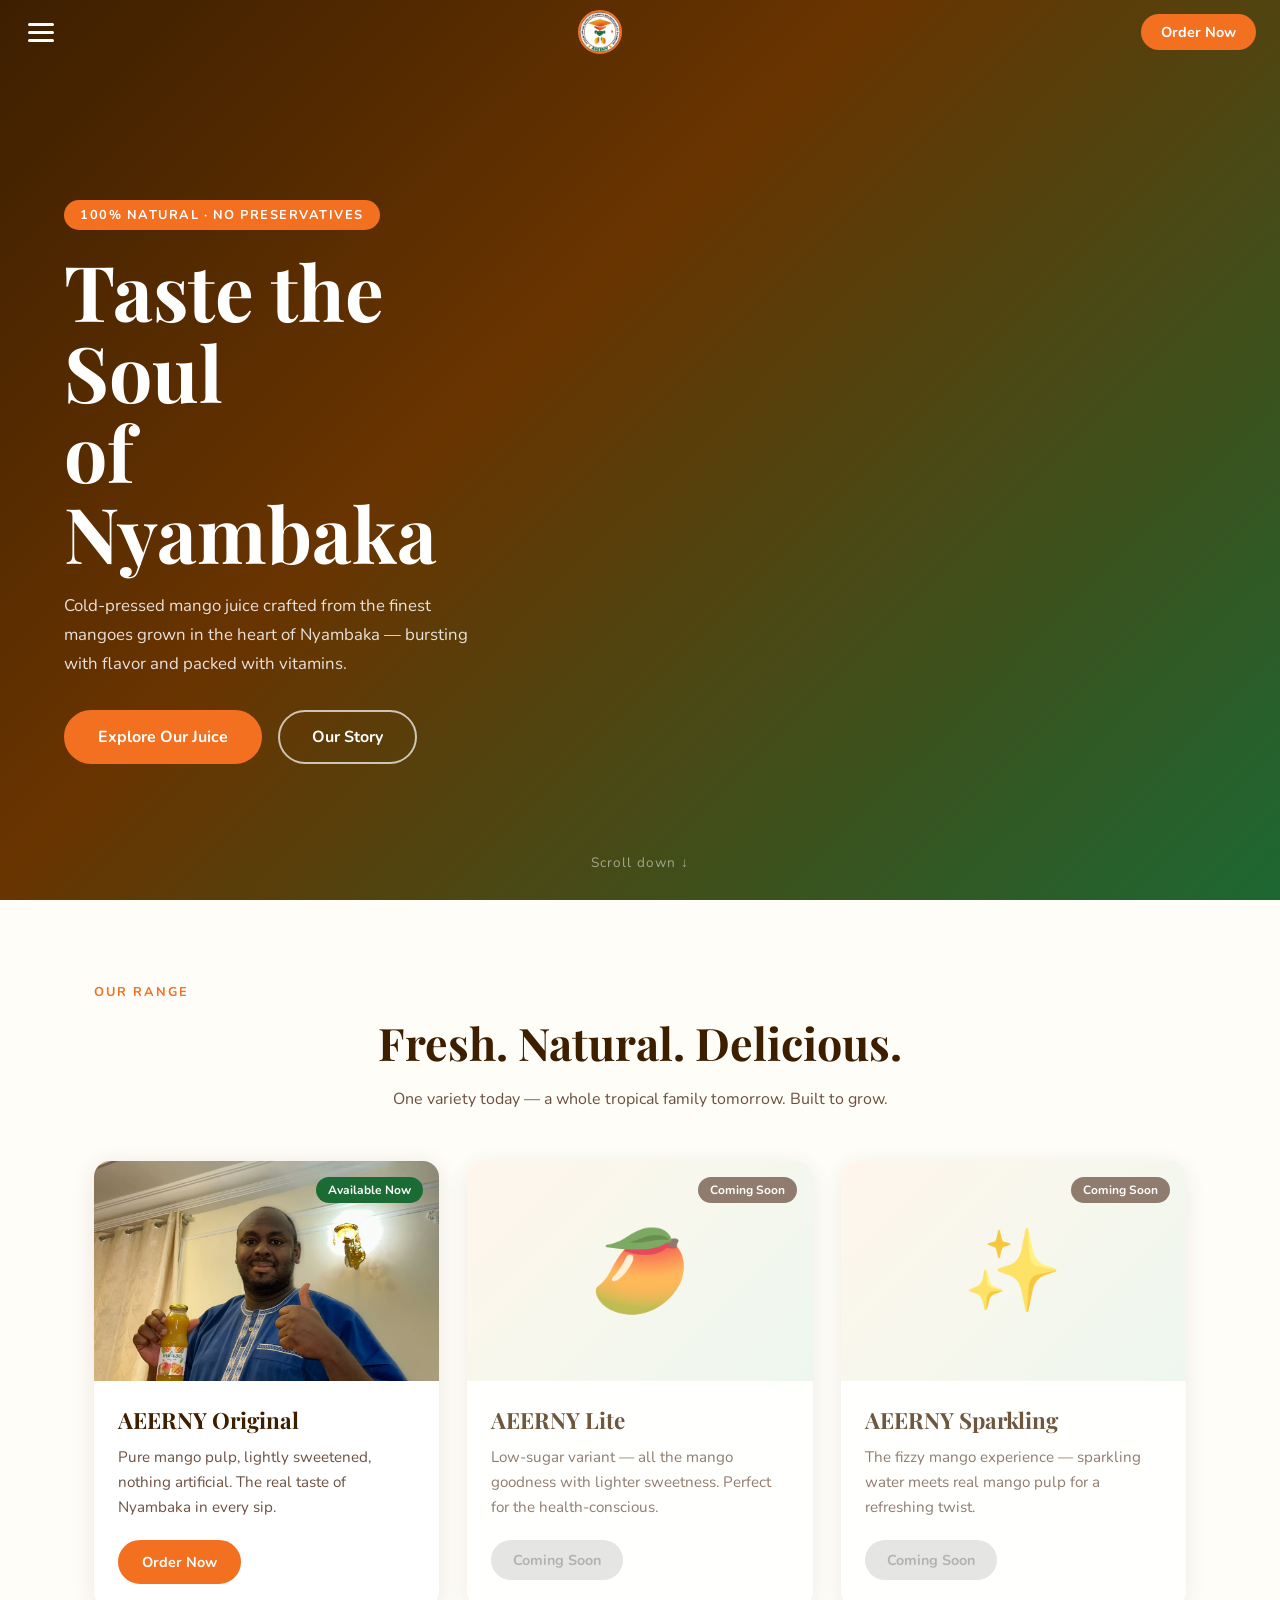
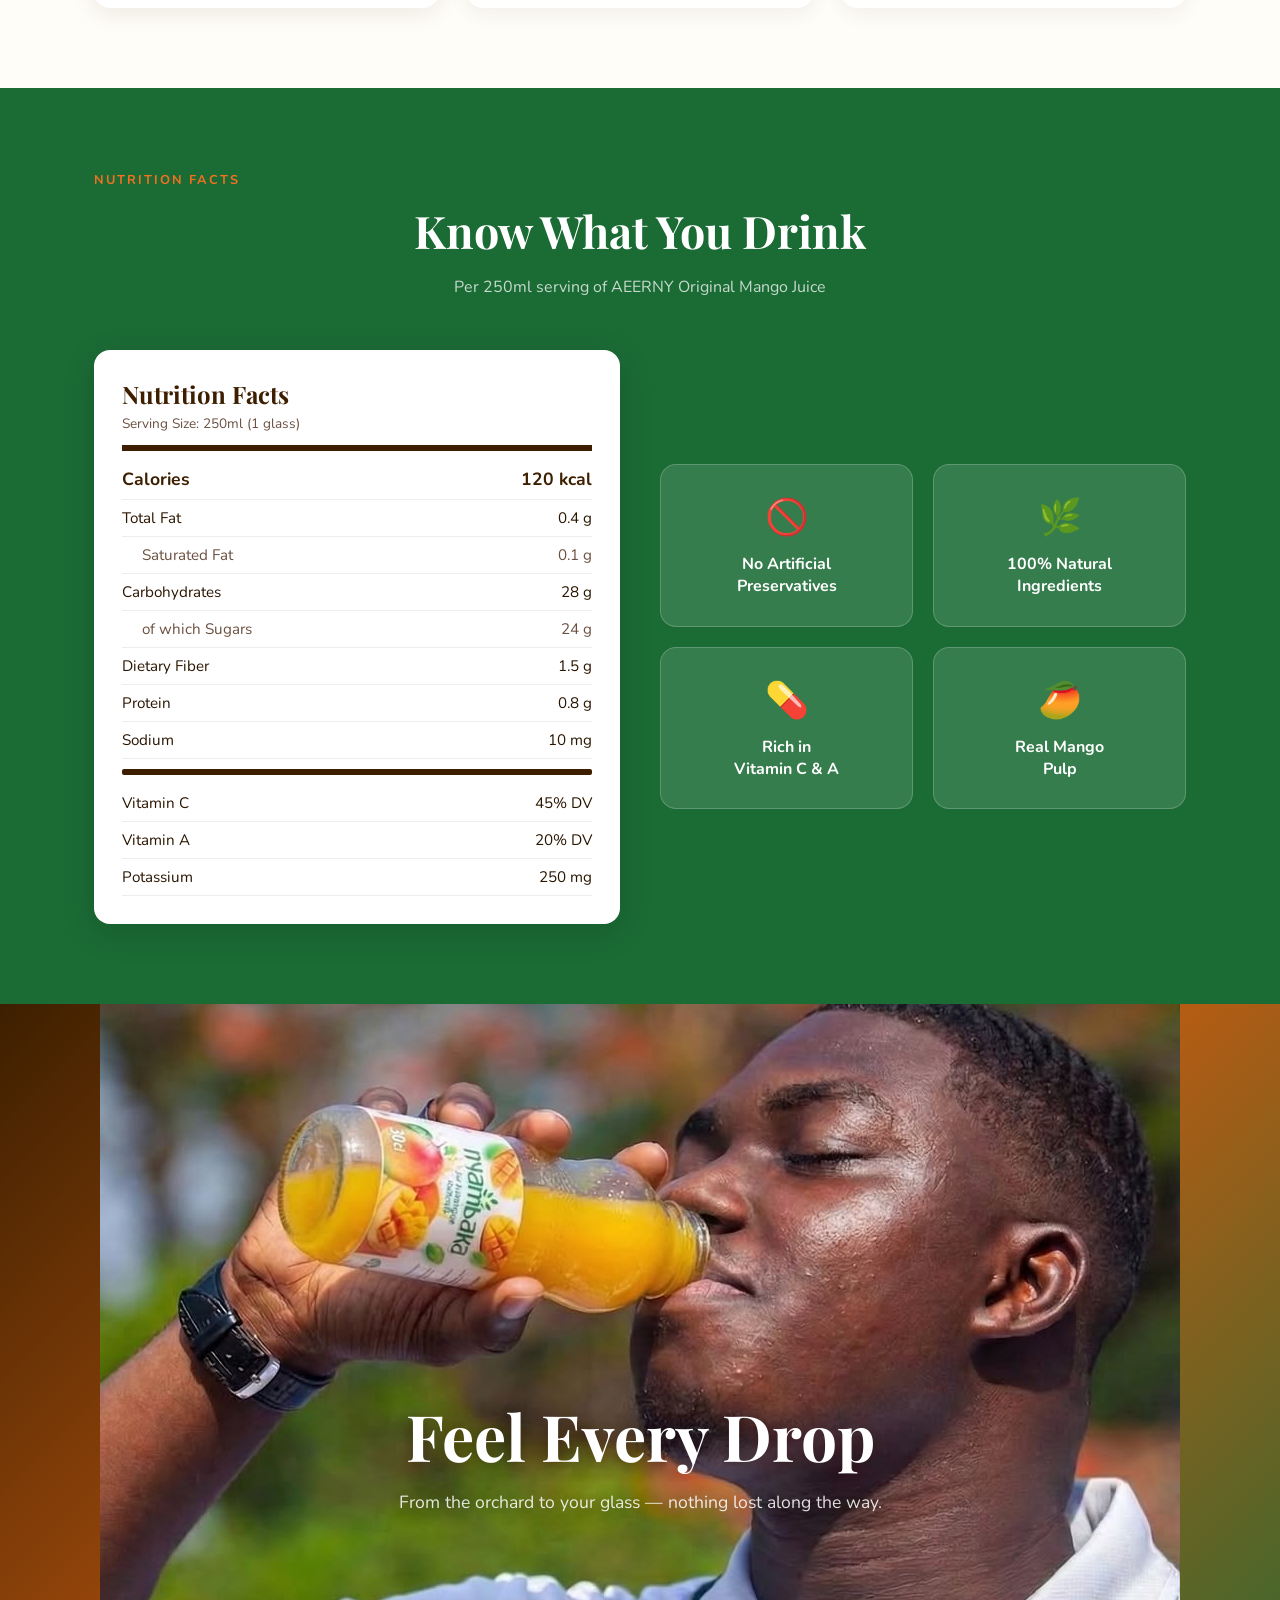
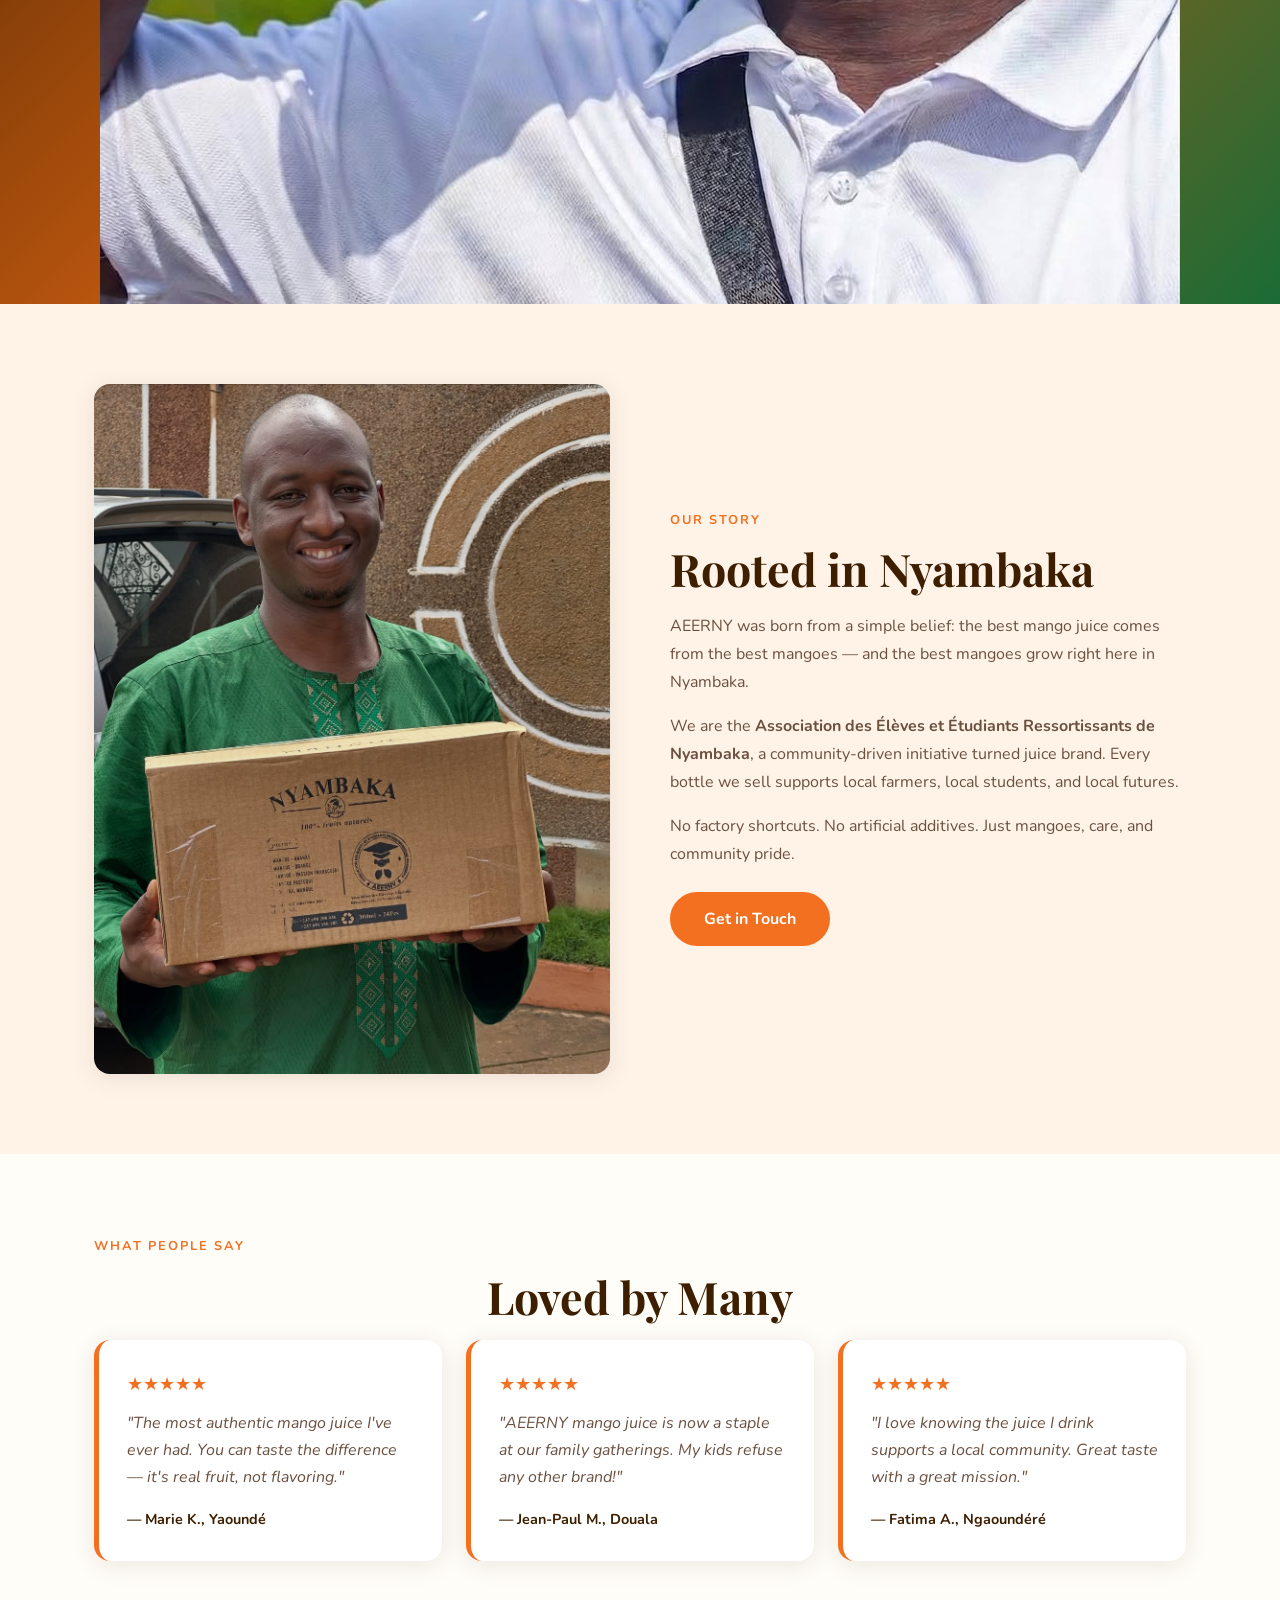
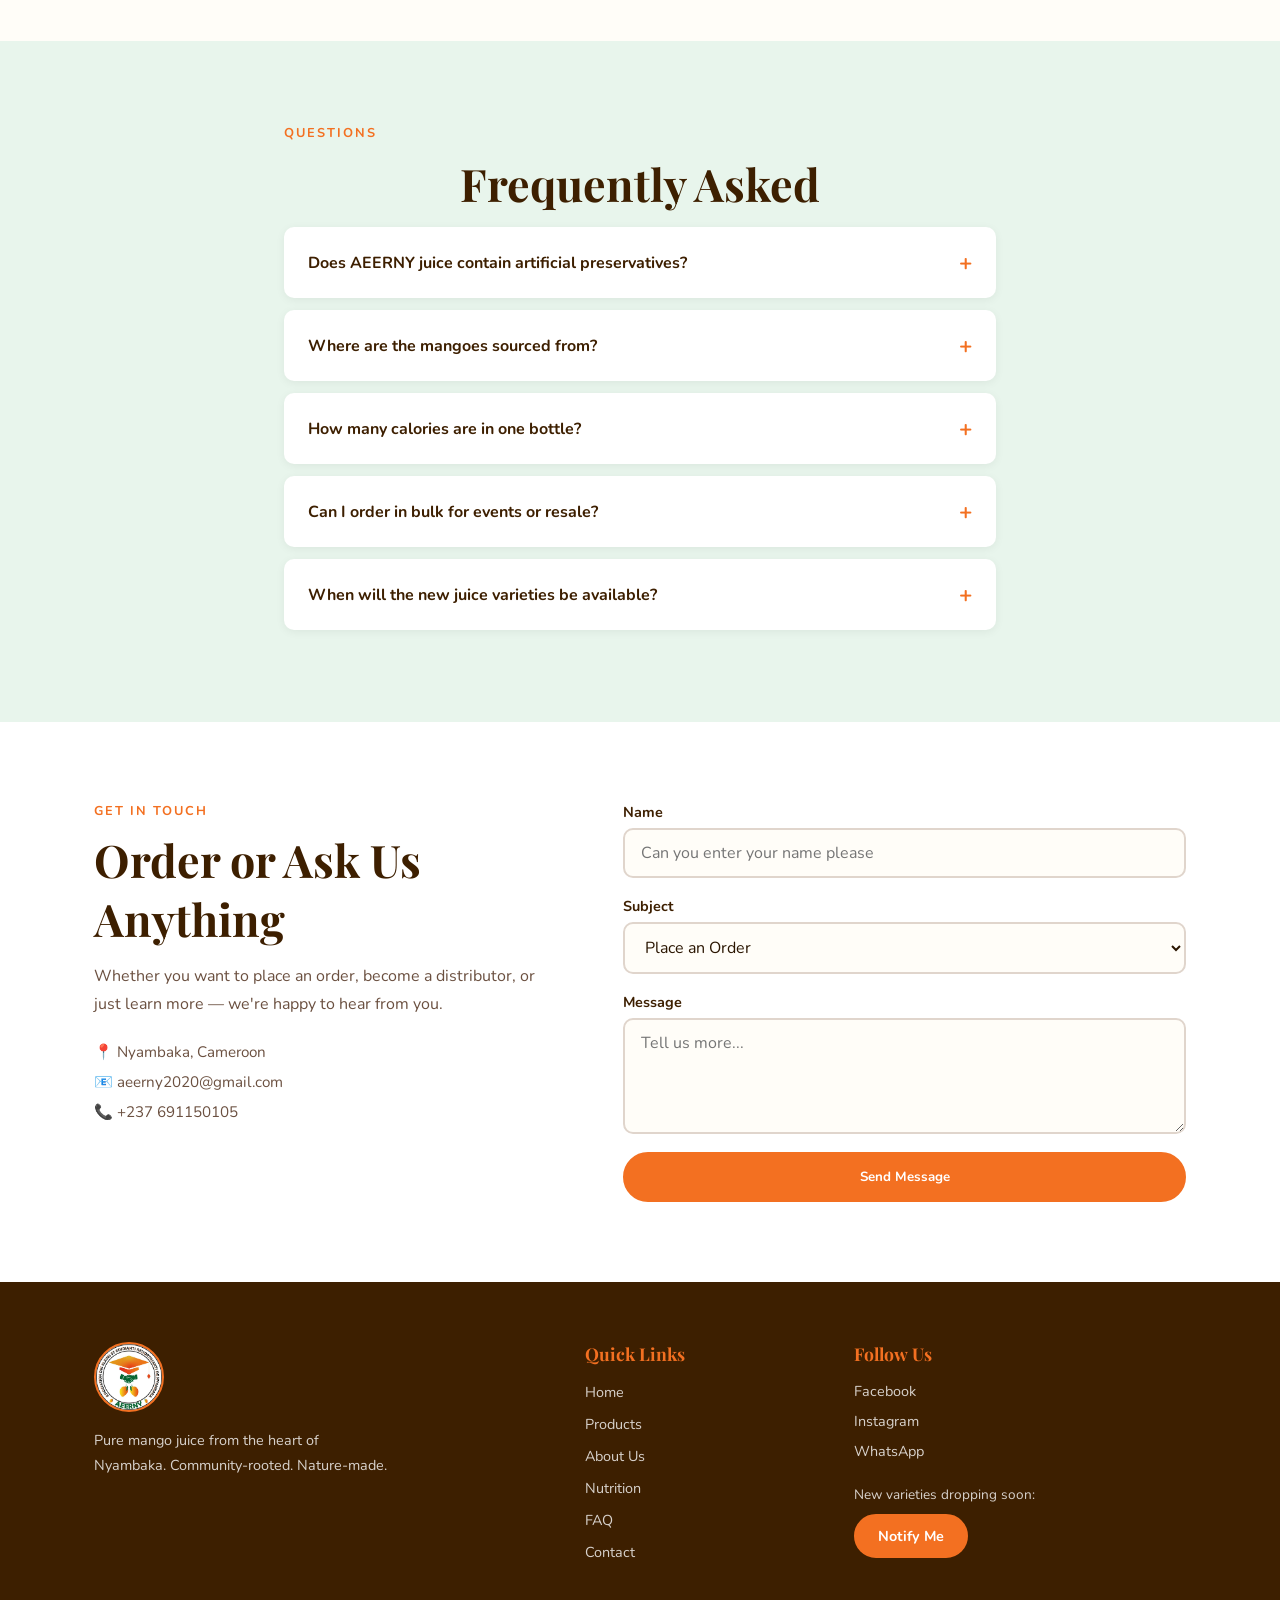
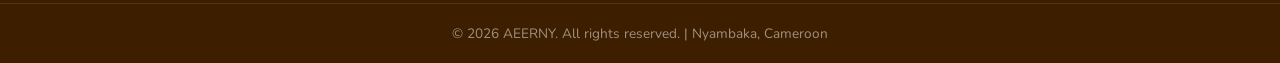
==== index.html @ 04c5c605 "faq problem solved" ====
<!DOCTYPE html>
<html lang="en">
<head>
  <meta charset="UTF-8" />
  <meta name="viewport" content="width=device-width, initial-scale=1.0" />
  <title>AEERNY Mango Juice – Pure Taste from Nyambaka</title>
  <meta name="description" content="AEERNY brings you 100% natural mango juice from the heart of Nyambaka. No artificial preservatives. Pure, refreshing, rich in vitamins." />
  <meta name="keywords" content="mango juice, AEERNY, Nyambaka, natural juice, fruit drink, pure mango" />
  <meta name="author" content="AEERNY" />
  <meta property="og:title" content="AEERNY Mango Juice – Pure Taste from Nyambaka" />
  <meta property="og:description" content="100% natural mango juice. Rich in vitamins, no preservatives." />
  <meta property="og:type" content="website" />
  <meta property="og:image" content="images/hero.jpg" />
  <meta name="robots" content="index, follow" />
  <link rel="canonical" href="https://aeerny.com/" />
  <link rel="preconnect" href="https://fonts.googleapis.com" />
  <link href="https://fonts.googleapis.com/css2?family=Playfair+Display:wght@700;900&family=Nunito:wght@400;600;700&display=swap" rel="stylesheet" />
  <link rel="stylesheet" href="style.css" />
  <link rel="stylesheet" href="sidebar.css" />
  <link rel="stylesheet" href="sections.css" />
</head>
<body>

  <!-- SIDEBAR OVERLAY -->
  <div class="sidebar-overlay" id="sidebarOverlay"></div>

  <!-- SIDEBAR -->
  <nav class="sidebar" id="sidebar" role="navigation" aria-label="Main Navigation">
    <div class="sidebar-header">
      <img src="ASSETS/AERNY LOGO.jpg" alt="AEERNY Logo" class="sidebar-logo" />
      <button class="sidebar-close" id="sidebarClose" aria-label="Close menu">&#10005;</button>
    </div>
    <ul class="sidebar-nav">
      <li><a href="#hero">Home</a></li>
      <li><a href="#products">Products</a></li>
      <li><a href="#about">About Us</a></li>
      <li><a href="#testimonials">Testimonials</a></li>
      <li><a href="#faq">FAQ</a></li>
      <li><a href="#contact">Contact</a></li>
    </ul>
    <div class="sidebar-footer-note">Pure Mango. Pure Joy.</div>
  </nav>

  <!-- TOP BAR -->
  <header class="topbar" id="topbar">
    <button class="hamburger" id="hamburgerBtn" aria-label="Open menu">
      <span></span><span></span><span></span>
    </button>
    <a href="#hero" class="topbar-logo">
      <img src="ASSETS/AERNY LOGO.jpg" alt="AEERNY" />
    </a>
    <a href="#contact" class="topbar-cta">Order Now</a>
  </header>

  <main>

    <!-- HERO SECTION -->
    <section class="hero" id="hero">
      <div class="hero-bg"></div>
      <div class="hero-content">
        <span class="hero-tagline">100% Natural · No Preservatives</span>
        <h1>Taste the Soul<br/>of Nyambaka</h1>
        <p>Cold-pressed mango juice crafted from the finest mangoes grown in the heart of Nyambaka — bursting with flavor and packed with vitamins.</p>
        <div class="hero-btns">
          <a href="#products" class="btn-primary">Explore Our Juice</a>
          <a href="#about" class="btn-secondary">Our Story</a>
        </div>
      </div>
      <div class="hero-image">
        <video autoplay loop  muted playsinline >
          <source src="ASSETS/AEERNY VIDEO.mp4" type="video/mp4">
        </video>
      </div>
      <div class="hero-scroll-hint">Scroll down ↓</div>
    </section>

    <!-- PRODUCTS SECTION -->
    <section class="section" id="products">
      <div class="container">
        <span class="section-label">Our Range</span>
        <h2 class="section-title">Fresh. Natural. Delicious.</h2>
        <p class="section-sub">One variety today — a whole tropical family tomorrow. Built to grow.</p>
        <div class="products-grid">

          <!-- VARIETY 1 — ACTIVE -->
          <article class="product-card active" itemscope itemtype="https://schema.org/Product">
            <div class="product-badge">Available Now</div>
            <div class="product-img-wrap">
              <img src="ASSETS/aeerny1.jpg" alt="AEERNY Original Mango Juice" itemprop="image" />
            </div>
            <div class="product-info">
              <h3 itemprop="name">AEERNY Original</h3>
              <p itemprop="description">Pure mango pulp, lightly sweetened, nothing artificial. The real taste of Nyambaka in every sip.</p>
              <a href="#contact" class="btn-primary small">Order Now</a>
            </div>
          </article>

          <!-- VARIETY 2 — COMING SOON -->
          <article class="product-card coming-soon">
            <div class="product-badge soon">Coming Soon</div>
            <div class="product-img-wrap placeholder">
              <div class="coming-icon">🥭</div>
            </div>
            <div class="product-info">
              <h3>AEERNY Lite</h3>
              <p>Low-sugar variant — all the mango goodness with lighter sweetness. Perfect for the health-conscious.</p>
              <span class="btn-disabled">Coming Soon</span>
            </div>
          </article>

          <!-- VARIETY 3 — COMING SOON -->
          <article class="product-card coming-soon">
            <div class="product-badge soon">Coming Soon</div>
            <div class="product-img-wrap placeholder">
              <div class="coming-icon">✨</div>
            </div>
            <div class="product-info">
              <h3>AEERNY Sparkling</h3>
              <p>The fizzy mango experience — sparkling water meets real mango pulp for a refreshing twist.</p>
              <span class="btn-disabled">Coming Soon</span>
            </div>
          </article>

        </div>
      </div>
    </section>

    <!-- NUTRITION / CALORIFIC VALUE SECTION -->
    <section class="section nutrition-section" id="nutrition">
      <div class="container">
        <span class="section-label">Nutrition Facts</span>
        <h2 class="section-title">Know What You Drink</h2>
        <p class="section-sub">Per 250ml serving of AEERNY Original Mango Juice</p>
        <div class="nutrition-layout">
          <div class="nutrition-panel">
            <div class="nutrition-header">
              <strong>Nutrition Facts</strong>
              <span>Serving Size: 250ml (1 glass)</span>
            </div>
            <div class="nutrition-row big"><span>Calories</span><span>120 kcal</span></div>
            <div class="nutrition-row"><span>Total Fat</span><span>0.4 g</span></div>
            <div class="nutrition-row sub"><span>Saturated Fat</span><span>0.1 g</span></div>
            <div class="nutrition-row"><span>Carbohydrates</span><span>28 g</span></div>
            <div class="nutrition-row sub"><span>of which Sugars</span><span>24 g</span></div>
            <div class="nutrition-row"><span>Dietary Fiber</span><span>1.5 g</span></div>
            <div class="nutrition-row"><span>Protein</span><span>0.8 g</span></div>
            <div class="nutrition-row"><span>Sodium</span><span>10 mg</span></div>
            <div class="nutrition-divider"></div>
            <div class="nutrition-row"><span>Vitamin C</span><span>45% DV</span></div>
            <div class="nutrition-row"><span>Vitamin A</span><span>20% DV</span></div>
            <div class="nutrition-row"><span>Potassium</span><span>250 mg</span></div>
          </div>
          <div class="nutrition-highlights">
            <div class="highlight-card">
              <div class="highlight-icon">🚫</div>
              <strong>No Artificial<br/>Preservatives</strong>
            </div>
            <div class="highlight-card">
              <div class="highlight-icon">🌿</div>
              <strong>100% Natural<br/>Ingredients</strong>
            </div>
            <div class="highlight-card">
              <div class="highlight-icon">💊</div>
              <strong>Rich in<br/>Vitamin C & A</strong>
            </div>
            <div class="highlight-card">
              <div class="highlight-icon">🥭</div>
              <strong>Real Mango<br/>Pulp</strong>
            </div>
          </div>
        </div>
      </div>
    </section>

    <!-- MID-PAGE VIDEO SECTION -->
    <section class="video-section" id="video-break">
      <div class="video-text-overlay">
        <h2>Feel Every Drop</h2>
        <p>From the orchard to your glass — nothing lost along the way.</p>
      </div>
      
      
      <div class="video-fallback" id="videoFallback">
        <div class="video-fallback-inner"> <img src="ASSETS/aerrny.jpg" alt=""></div>
      </div>
    </section>

    <!-- ABOUT SECTION -->
    <section class="section about-section" id="about">
      <div class="container about-layout">
        <div class="about-img-col">
          <img src="ASSETS/aeerny2.jpg" alt="Fresh mangoes from Nyambaka farms" />
        </div>
        <div class="about-text-col">
          <span class="section-label">Our Story</span>
          <h2 class="section-title left">Rooted in Nyambaka</h2>
          <p>AEERNY was born from a simple belief: the best mango juice comes from the best mangoes — and the best mangoes grow right here in Nyambaka.</p>
          <p>We are the <strong>Association des Élèves et Étudiants Ressortissants de Nyambaka</strong>, a community-driven initiative turned juice brand. Every bottle we sell supports local farmers, local students, and local futures.</p>
          <p>No factory shortcuts. No artificial additives. Just mangoes, care, and community pride.</p>
          <a href="#contact" class="btn-primary">Get in Touch</a>
        </div>
      </div>
    </section>

    <!-- TESTIMONIALS SECTION -->
    <section class="section testimonials-section" id="testimonials">
      <div class="container">
        <span class="section-label">What People Say</span>
        <h2 class="section-title">Loved by Many</h2>
        <div class="testimonials-grid">
          <div class="testimonial-card">
            <div class="stars">★★★★★</div>
            <p>"The most authentic mango juice I've ever had. You can taste the difference — it's real fruit, not flavoring."</p>
            <div class="testimonial-author">— Marie K., Yaoundé</div>
          </div>
          <div class="testimonial-card">
            <div class="stars">★★★★★</div>
            <p>"AEERNY mango juice is now a staple at our family gatherings. My kids refuse any other brand!"</p>
            <div class="testimonial-author">— Jean-Paul M., Douala</div>
          </div>
          <div class="testimonial-card">
            <div class="stars">★★★★★</div>
            <p>"I love knowing the juice I drink supports a local community. Great taste with a great mission."</p>
            <div class="testimonial-author">— Fatima A., Ngaoundéré</div>
          </div>
        </div>
      </div>
    </section>

    <!-- FAQ SECTION -->
    <section class="section faq-section" id="faq">
      <div class="container faq-container">
        <span class="section-label">Questions</span>
        <h2 class="section-title">Frequently Asked</h2>
        <div class="faq-list" id="faqList">
          <div class="faq-item">
            <button class="faq-q">Does AEERNY juice contain artificial preservatives? <span class="faq-arrow">+</span></button>
            <div class="faq-a"><p>No. AEERNY Original Mango Juice is made with 100% natural ingredients and contains absolutely no artificial preservatives, flavors, or colors.</p></div>
          </div>
          <div class="faq-item">
            <button class="faq-q">Where are the mangoes sourced from? <span class="faq-arrow">+</span></button>
            <div class="faq-a"><p>All our mangoes are hand-picked from local farms in and around Nyambaka, ensuring freshness and supporting the local agricultural community.</p></div>
          </div>
          <div class="faq-item">
            <button class="faq-q">How many calories are in one bottle? <span class="faq-arrow">+</span></button>
            <div class="faq-a"><p>A 250ml serving of AEERNY Original contains approximately 120 kcal. See our full nutrition breakdown in the Nutrition Facts section above.</p></div>
          </div>
          <div class="faq-item">
            <button class="faq-q">Can I order in bulk for events or resale? <span class="faq-arrow">+</span></button>
            <div class="faq-a"><p>Absolutely! We welcome bulk orders for events, retailers, and distributors. Please use our contact form or reach us directly to discuss quantities and pricing.</p></div>
          </div>
          <div class="faq-item">
            <button class="faq-q">When will the new juice varieties be available? <span class="faq-arrow">+</span></button>
            <div class="faq-a"><p>AEERNY Lite and AEERNY Sparkling are currently in development. Sign up via our contact form to be notified first when they launch!</p></div>
          </div>
        </div>
      </div>
    </section>

    <!-- CONTACT SECTION -->
    <section class="section contact-section" id="contact">
      <div class="container contact-layout">
        <div class="contact-info">
          <span class="section-label">Get In Touch</span>
          <h2 class="section-title left">Order or Ask Us Anything</h2>
          <p>Whether you want to place an order, become a distributor, or just learn more — we're happy to hear from you.</p>
          <div class="contact-details">
            <div>📍 Nyambaka, Cameroon</div>
            <div>📧 aeerny2020@gmail.com </div>
            <div>📞 +237 691150105</div>
          </div>
        </div>
        <form class="contact-form" id="contactForm" novalidate>
          <div class="form-group">
            <label for="name"> Name</label>
            <input type="text" id="name" name="name" placeholder="Can you enter your name please " required />
          </div>
          
          <div class="form-group">
            <label for="subject">Subject</label>
            <select id="subject" name="subject">
              <option value="order">Place an Order</option>
              <option value="wholesale">Wholesale / Distribution</option>
              <option value="general">General Enquiry</option>
            </select>
          </div>
          <div class="form-group">
            <label for="message">Message</label>
            <textarea id="message" name="message" rows="4" placeholder="Tell us more..." required></textarea>
          </div>
          <button type="submit" class="btn-primary full">Send Message</button>
          <div class="form-success" id="formSuccess">✅ Message sent! We'll be in touch soon.</div>
        </form>
      </div>
    </section>

  </main>

  <!-- FOOTER -->
  <footer class="site-footer">
    <div class="footer-top">
      <div class="footer-brand">
        <img src="ASSETS/AERNY LOGO.jpg" alt="AEERNY Logo" class="footer-logo" />
        <p>Pure mango juice from the heart of Nyambaka. Community-rooted. Nature-made.</p>
      </div>
      <div class="footer-links">
        <h4>Quick Links</h4>
        <ul>
          <li><a href="#hero">Home</a></li>
          <li><a href="#products">Products</a></li>
          <li><a href="#about">About Us</a></li>
          <li><a href="#nutrition">Nutrition</a></li>
          <li><a href="#faq">FAQ</a></li>
          <li><a href="#contact">Contact</a></li>
        </ul>
      </div>
      <div class="footer-social">
        <h4>Follow Us</h4>
        <div class="social-links">
          <a href="https://www.facebook.com/profile.php?id=61570959093481 " aria-label="Facebook">Facebook</a>
          <a href="https://www.instagram.com/a.e.e.r.n.y/" aria-label="Instagram">Instagram</a>
          <a href="https://whatsapp.com/channel/0029VbAmsZG0lwgl0ArW0I0J" aria-label="WhatsApp">WhatsApp</a>
        </div>
        <div class="footer-notify">
          <p>New varieties dropping soon:</p>
          <a href="#contact" class="btn-primary small">Notify Me</a>
        </div>
      </div>
    </div>
    <div class="footer-bottom">
      <p>&copy; 2026 AEERNY. All rights reserved. | Nyambaka, Cameroon</p>
    </div>
  </footer>
<script src="sidebar.js" defer></script>
<script src="video.js" defer></script>
<script src="main.js" defer></script>
</body>
</html>
---- style.css ----
/* ===========================
   AEERNY — style.css
   Variables, Reset, Topbar, Hero, Buttons
   =========================== */

:root {
  --orange: #F37021;
  --orange-dark: #C45A10;
  --orange-light: #FFF3E8;
  --green: #1B6B35;
  --green-light: #E8F5EC;
  --brown: #3D1F00;
  --cream: #FFFDF8;
  --text: #2A1500;
  --text-muted: #6B5040;
  --white: #FFFFFF;
  --shadow: 0 4px 24px rgba(61,31,0,0.10);
  --radius: 16px;
  --transition: 0.25s ease;
  --font-head: 'Playfair Display', Georgia, serif;
  --font-body: 'Nunito', sans-serif;
}

*, *::before, *::after { box-sizing: border-box; margin: 0; padding: 0; }
html { scroll-behavior: smooth; font-size: 16px; }

body {
  font-family: var(--font-body);
  color: var(--text);
  background: var(--cream);
  overflow-x: hidden;
}

img { max-width: 100%; height: auto; display: block; }
a { text-decoration: none; color: inherit; }
ul { list-style: none; }

/* === BUTTONS === */
.btn-primary {
  display: inline-block;
  background: var(--orange);
  color: var(--white);
  font-family: var(--font-body);
  font-weight: 700;
  padding: 14px 32px;
  border-radius: 50px;
  border: 2px solid var(--orange);
  cursor: pointer;
  transition: background var(--transition), transform var(--transition);
}
.btn-primary:hover { background: var(--orange-dark); border-color: var(--orange-dark); transform: translateY(-2px); }
.btn-primary.small { padding: 10px 22px; font-size: 0.9rem; }
.btn-primary.full { width: 100%; text-align: center; }

.btn-secondary {
  display: inline-block;
  background: transparent;
  color: var(--white);
  font-family: var(--font-body);
  font-weight: 700;
  padding: 14px 32px;
  border-radius: 50px;
  border: 2px solid rgba(255,255,255,0.7);
  transition: background var(--transition), border-color var(--transition);
}
.btn-secondary:hover { background: rgba(255,255,255,0.15); border-color: var(--white); }

.btn-disabled {
  display: inline-block;
  background: #ddd;
  color: #999;
  font-weight: 700;
  padding: 10px 22px;
  border-radius: 50px;
  font-size: 0.9rem;
  cursor: not-allowed;
}

/* === TOP BAR === */
.topbar {
  position: fixed;
  top: 0; left: 0; right: 0;
  height: 64px;
  display: flex;
  align-items: center;
  justify-content: space-between;
  padding: 0 24px;
  z-index: 100;
  background: transparent;
  transition: background 0.3s, box-shadow 0.3s;
}
.topbar.scrolled {
  background: var(--brown);
  box-shadow: 0 2px 16px rgba(0,0,0,0.2);
}

.topbar-logo img {
  height: 44px;
  width: 44px;
  border-radius: 50%;
  object-fit: cover;
  border: 2px solid var(--orange);
}

.topbar-cta {
  background: var(--orange);
  color: var(--white);
  font-weight: 700;
  padding: 8px 20px;
  border-radius: 50px;
  font-size: 0.9rem;
  transition: background var(--transition);
}
.topbar-cta:hover { background: var(--orange-dark); }

.hamburger {
  background: none;
  border: none;
  cursor: pointer;
  display: flex;
  flex-direction: column;
  gap: 5px;
  padding: 4px;
}
.hamburger span {
  display: block;
  width: 26px;
  height: 3px;
  background: var(--white);
  border-radius: 2px;
  transition: background var(--transition);
}

/* === HERO === */
.hero {
  position: relative;
  min-height: 100vh;
  display: flex;
  align-items: center;
  overflow: hidden;
  background: var(--brown);
  padding-top: 64px;
}

.hero-bg {
  position: absolute;
  inset: 0;
  background: linear-gradient(135deg, var(--brown) 0%, #6B3500 40%, var(--green) 100%);
  opacity: 0.95;
}

.hero-content {
  position: relative;
  z-index: 2;
  max-width: 560px;
  padding: 60px 5% 60px;
  color: var(--white);
}

.hero-tagline {
  display: inline-block;
  background: var(--orange);
  color: var(--white);
  font-size: 0.8rem;
  font-weight: 700;
  letter-spacing: 1.5px;
  text-transform: uppercase;
  padding: 6px 16px;
  border-radius: 50px;
  margin-bottom: 20px;
}

.hero h1 {
  font-family: var(--font-head);
  font-size: clamp(2.6rem, 6vw, 5rem);
  line-height: 1.05;
  color: var(--white);
  margin-bottom: 20px;
}

.hero p {
  font-size: 1.05rem;
  line-height: 1.7;
  color: rgba(255,255,255,0.85);
  margin-bottom: 32px;
  max-width: 460px;
}

.hero-btns { display: flex; gap: 16px; flex-wrap: wrap; }

.hero-image {
  position: absolute;
  right: 0; bottom: 0;
  width: 48%;
  height: 100%;
  display: flex;
  align-items: flex-end;
  justify-content: center;
  z-index: 1;
}
.hero-image img {
  height: 88%;
  width: 100%;
  object-fit: cover;
  object-position: center top;
  filter: drop-shadow(-8px 0 40px rgba(0,0,0,0.4));
}

.hero-scroll-hint {
  position: absolute;
  bottom: 28px;
  left: 50%;
  transform: translateX(-50%);
  color: rgba(255,255,255,0.5);
  font-size: 0.85rem;
  letter-spacing: 1px;
  z-index: 3;
}

/* === RESPONSIVE HERO === */
@media (max-width: 768px) {
  .hero { flex-direction: column; min-height: 100svh; padding-bottom: 0; }
  .hero-image { position: relative; width: 100%; height: 280px; }
  .hero-image img { height: 100%; object-position: center; }
  .hero-content { padding: 80px 20px 24px; }
  .hero h1 { font-size: 2.4rem; }
}
---- sidebar.css ----
/* ===========================
   AEERNY — sidebar.css
   Sidebar navigation styles
   =========================== */

.sidebar-overlay {
  display: none;
  position: fixed;
  inset: 0;
  background: rgba(0,0,0,0.5);
  z-index: 200;
}
.sidebar-overlay.active { display: block; }

.sidebar {
  position: fixed;
  top: 0;
  left: -320px;
  width: 300px;
  height: 100%;
  background: var(--brown);
  z-index: 300;
  transition: left 0.32s cubic-bezier(0.4, 0, 0.2, 1);
  display: flex;
  flex-direction: column;
  padding: 0;
  overflow-y: auto;
}
.sidebar.open { left: 0; }

.sidebar-header {
  display: flex;
  align-items: center;
  justify-content: space-between;
  padding: 24px 20px;
  border-bottom: 1px solid rgba(255,255,255,0.1);
}

.sidebar-logo {
  width: 64px;
  height: 64px;
  border-radius: 50%;
  object-fit: cover;
  border: 3px solid var(--orange);
}

.sidebar-close {
  background: none;
  border: none;
  color: var(--white);
  font-size: 1.4rem;
  cursor: pointer;
  padding: 8px;
  border-radius: 8px;
  transition: background var(--transition);
}
.sidebar-close:hover { background: rgba(255,255,255,0.1); }

.sidebar-nav {
  padding: 32px 0;
  flex: 1;
}

.sidebar-nav li {
  border-bottom: 1px solid rgba(255,255,255,0.06);
}

.sidebar-nav a {
  display: block;
  padding: 18px 28px;
  color: rgba(255,255,255,0.85);
  font-family: var(--font-body);
  font-size: 1.05rem;
  font-weight: 600;
  letter-spacing: 0.5px;
  transition: color var(--transition), padding-left var(--transition), background var(--transition);
}

.sidebar-nav a:hover {
  color: var(--orange);
  padding-left: 38px;
  background: rgba(243,112,33,0.08);
}

.sidebar-footer-note {
  padding: 24px 28px;
  color: var(--orange);
  font-family: var(--font-head);
  font-size: 1rem;
  font-style: italic;
  border-top: 1px solid rgba(255,255,255,0.1);
  text-align: center;
}
---- sections.css ----
/* ===========================
   AEERNY — sections.css
   All page sections below hero
   =========================== */

/* SHARED SECTION STYLES */
.section { padding: 80px 0; }
.container { max-width: 1140px; margin: 0 auto; padding: 0 24px; }

.section-label {
  display: inline-block;
  color: var(--orange);
  font-weight: 700;
  font-size: 0.8rem;
  letter-spacing: 2px;
  text-transform: uppercase;
  margin-bottom: 12px;
}
.section-title {
  font-family: var(--font-head);
  font-size: clamp(1.8rem, 4vw, 2.8rem);
  color: var(--brown);
  margin-bottom: 14px;
  text-align: center;
}
.section-title.left { text-align: left; }
.section-sub { color: var(--text-muted); text-align: center; max-width: 560px; margin: 0 auto 48px; line-height: 1.7; }

/* PRODUCTS */
#products { background: var(--cream); }
.products-grid {
  display: grid;
  grid-template-columns: repeat(auto-fit, minmax(280px, 1fr));
  gap: 28px;
  margin-top: 8px;
}

.product-card {
  background: var(--white);
  border-radius: var(--radius);
  box-shadow: var(--shadow);
  overflow: hidden;
  position: relative;
  transition: transform var(--transition), box-shadow var(--transition);
}
.product-card:hover { transform: translateY(-6px); box-shadow: 0 12px 40px rgba(61,31,0,0.15); }
.product-card.coming-soon { opacity: 0.75; }

.product-badge {
  position: absolute;
  top: 16px; right: 16px;
  background: var(--green);
  color: var(--white);
  font-size: 0.75rem;
  font-weight: 700;
  padding: 5px 12px;
  border-radius: 50px;
  z-index: 2;
}
.product-badge.soon { background: var(--text-muted); }

.product-img-wrap {
  height: 220px;
  overflow: hidden;
  background: var(--orange-light);
  display: flex;
  align-items: center;
  justify-content: center;
}
.product-img-wrap img { width: 100%; height: 100%; object-fit: cover; }
.product-img-wrap.placeholder { background: linear-gradient(135deg, var(--orange-light), var(--green-light)); }
.coming-icon { font-size: 5rem; }

.product-info { padding: 24px; }
.product-info h3 {
  font-family: var(--font-head);
  font-size: 1.4rem;
  color: var(--brown);
  margin-bottom: 10px;
}
.product-info p { color: var(--text-muted); line-height: 1.65; margin-bottom: 20px; font-size: 0.95rem; }

/* NUTRITION */
.nutrition-section { background: var(--green); }
.nutrition-section .section-label { color: var(--orange); }
.nutrition-section .section-title { color: var(--white); }
.nutrition-section .section-sub { color: rgba(255,255,255,0.75); }

.nutrition-layout {
  display: grid;
  grid-template-columns: 1fr 1fr;
  gap: 40px;
  align-items: center;
}

.nutrition-panel {
  background: var(--white);
  border-radius: var(--radius);
  padding: 28px;
  box-shadow: 0 8px 32px rgba(0,0,0,0.15);
}
.nutrition-header {
  display: flex;
  flex-direction: column;
  border-bottom: 6px solid var(--brown);
  padding-bottom: 12px;
  margin-bottom: 8px;
}
.nutrition-header strong { font-size: 1.5rem; font-family: var(--font-head); color: var(--brown); }
.nutrition-header span { font-size: 0.85rem; color: var(--text-muted); margin-top: 4px; }

.nutrition-row {
  display: flex;
  justify-content: space-between;
  padding: 8px 0;
  border-bottom: 1px solid #eee;
  font-size: 0.95rem;
  color: var(--text);
}
.nutrition-row.big { font-weight: 700; font-size: 1.1rem; color: var(--brown); }
.nutrition-row.sub { padding-left: 20px; color: var(--text-muted); }
.nutrition-divider { height: 6px; background: var(--brown); margin: 10px 0; border-radius: 2px; }

.nutrition-highlights {
  display: grid;
  grid-template-columns: 1fr 1fr;
  gap: 20px;
}
.highlight-card {
  background: rgba(255,255,255,0.12);
  border: 1px solid rgba(255,255,255,0.2);
  border-radius: var(--radius);
  padding: 28px 20px;
  text-align: center;
  color: var(--white);
}
.highlight-icon { font-size: 2.2rem; margin-bottom: 12px; }
.highlight-card strong { font-size: 1rem; line-height: 1.4; }

/* VIDEO SECTION */
.video-section {
  position: relative;
  height: 100vh;
  overflow: hidden;
  display: flex;
  align-items: center;
  justify-content: center;
  background: var(--brown);
}
.mid-video {
  position: absolute;
  inset: 0;
  width: 100%;
  height: 100%;
  object-fit: cover;
  opacity: 0;
  transition: opacity 0.6s ease;
}
.mid-video.playing { opacity: 1; }

.video-fallback {
  position: absolute;
  inset: 0;
  background: linear-gradient(135deg, var(--brown) 0%, var(--orange-dark) 50%, var(--green) 100%);
  display: flex;
  align-items: center;
  justify-content: center;
}
.video-fallback-inner image{ font-size: 8rem; }
.video-fallback.hidden { display: none; }

.video-fallback-inner img {
  width: 100%;
  height: 100%;
  object-fit: cover;
}

.video-text-overlay {
  position: relative;
  z-index: 2;
  text-align: center;
  color: var(--white);
  text-shadow: 0 2px 16px rgba(37, 3, 3, 0.5);
}
.video-text-overlay h2 {
  font-family: var(--font-head);
  font-size: clamp(2rem, 5vw, 4rem);
  margin-bottom: 12px;
}
.video-text-overlay p { font-size: 1.1rem; opacity: 0.85; }

/* ABOUT */
.about-section { background: var(--orange-light); }
.about-layout { display: grid; grid-template-columns: 1fr 1fr; gap: 60px; align-items: center; }

.about-img-col img {
  border-radius: var(--radius);
  height: 690px;
  width: 100%;
  object-fit: cover;
  box-shadow: var(--shadow);
}
.about-text-col .section-label { display: block; margin-bottom: 10px; }
.about-text-col p { color: var(--text-muted); line-height: 1.75; margin-bottom: 16px; }
.about-text-col .btn-primary { margin-top: 8px; }

/* TESTIMONIALS */
.testimonials-section { background: var(--cream); }
.testimonials-grid { display: grid; grid-template-columns: repeat(auto-fit, minmax(280px, 1fr)); gap: 24px; margin-top: 8px; }

.testimonial-card {
  background: var(--white);
  border-radius: var(--radius);
  padding: 32px 28px;
  box-shadow: var(--shadow);
  border-left: 5px solid var(--orange);
}
.stars { color: var(--orange); font-size: 1.1rem; margin-bottom: 14px; }
.testimonial-card p { color: var(--text-muted); line-height: 1.7; margin-bottom: 18px; font-style: italic; }
.testimonial-author { font-weight: 700; color: var(--brown); font-size: 0.9rem; }

/* FAQ */
.faq-section { background: var(--green-light); }
.faq-container { max-width: 760px; }
.faq-list { margin-top: 8px; }

.faq-item {
  background: var(--white);
  border-radius: 10px;
  margin-bottom: 12px;
  overflow: hidden;
  box-shadow: 0 2px 10px rgba(0,0,0,0.06);
}
.faq-q {
  width: 100%;
  background: none;
  border: none;
  padding: 20px 24px;
  text-align: left;
  font-family: var(--font-body);
  font-size: 1rem;
  font-weight: 700;
  color: var(--brown);
  cursor: pointer;
  display: flex;
  justify-content: space-between;
  align-items: center;
  gap: 12px;
}
.faq-arrow { font-size: 1.4rem; color: var(--orange); transition: transform var(--transition); flex-shrink: 0; }
.faq-item.open .faq-arrow { transform: rotate(45deg); }
.faq-a { display: none; padding: 0 24px 20px; }
.faq-item.open .faq-a { display: block; }
.faq-a p { color: var(--text-muted); line-height: 1.7; }

/* CONTACT */
.contact-section { background: var(--white); }
.contact-layout { display: grid; grid-template-columns: 1fr 1.2fr; gap: 60px; align-items: start; }
.contact-info .section-label { display: block; margin-bottom: 10px; }
.contact-info p { color: var(--text-muted); line-height: 1.75; margin-bottom: 24px; }
.contact-details { display: flex; flex-direction: column; gap: 10px; color: var(--text-muted); font-size: 0.95rem; }

.contact-form { display: flex; flex-direction: column; gap: 18px; }
.form-group { display: flex; flex-direction: column; gap: 6px; }
.form-group label { font-weight: 700; font-size: 0.9rem; color: var(--brown); }
.form-group input,
.form-group select,
.form-group textarea {
  padding: 12px 16px;
  border: 2px solid #e0d5cc;
  border-radius: 10px;
  font-family: var(--font-body);
  font-size: 1rem;
  color: var(--text);
  background: var(--cream);
  transition: border-color var(--transition);
}
.form-group input:focus,
.form-group select:focus,
.form-group textarea:focus { outline: none; border-color: var(--orange); }
.form-success { display: none; color: var(--green); font-weight: 700; text-align: center; }
.form-success.visible { display: block; }

/* FOOTER */
.site-footer { background: var(--brown); color: rgba(255,255,255,0.8); }
.footer-top {
  display: grid;
  grid-template-columns: 2fr 1fr 1.5fr;
  gap: 48px;
  padding: 60px 24px 40px;
  max-width: 1140px;
  margin: 0 auto;
}
.footer-logo { width: 70px; height: 70px; border-radius: 50%; object-fit: cover; border: 2px solid var(--orange); margin-bottom: 16px; }
.footer-brand p { font-size: 0.9rem; line-height: 1.7; max-width: 300px; }
.footer-links h4,
.footer-social h4 { color: var(--orange); font-family: var(--font-head); font-size: 1.1rem; margin-bottom: 16px; }
.footer-links ul { display: flex; flex-direction: column; gap: 10px; }
.footer-links a { font-size: 0.9rem; transition: color var(--transition); }
.footer-links a:hover { color: var(--orange); }
.social-links { display: flex; flex-direction: column; gap: 10px; margin-bottom: 24px; }
.social-links a { font-size: 0.9rem; transition: color var(--transition); }
.social-links a:hover { color: var(--orange); }
.footer-notify p { font-size: 0.85rem; margin-bottom: 10px; }
.footer-bottom {
  border-top: 1px solid rgba(255,255,255,0.1);
  text-align: center;
  padding: 20px 24px;
  font-size: 0.85rem;
  color: rgba(255,255,255,0.5);
}

/* RESPONSIVE */
@media (max-width: 900px) {
  .nutrition-layout, .about-layout, .contact-layout { grid-template-columns: 1fr; }
  .about-img-col img { height: 280px; }
  .footer-top { grid-template-columns: 1fr 1fr; }
}
@media (max-width: 600px) {
  .section { padding: 56px 0; }
  .footer-top { grid-template-columns: 1fr; gap: 32px; }
  .nutrition-highlights { grid-template-columns: 1fr 1fr; }
  .video-section { height: 300px; }
}
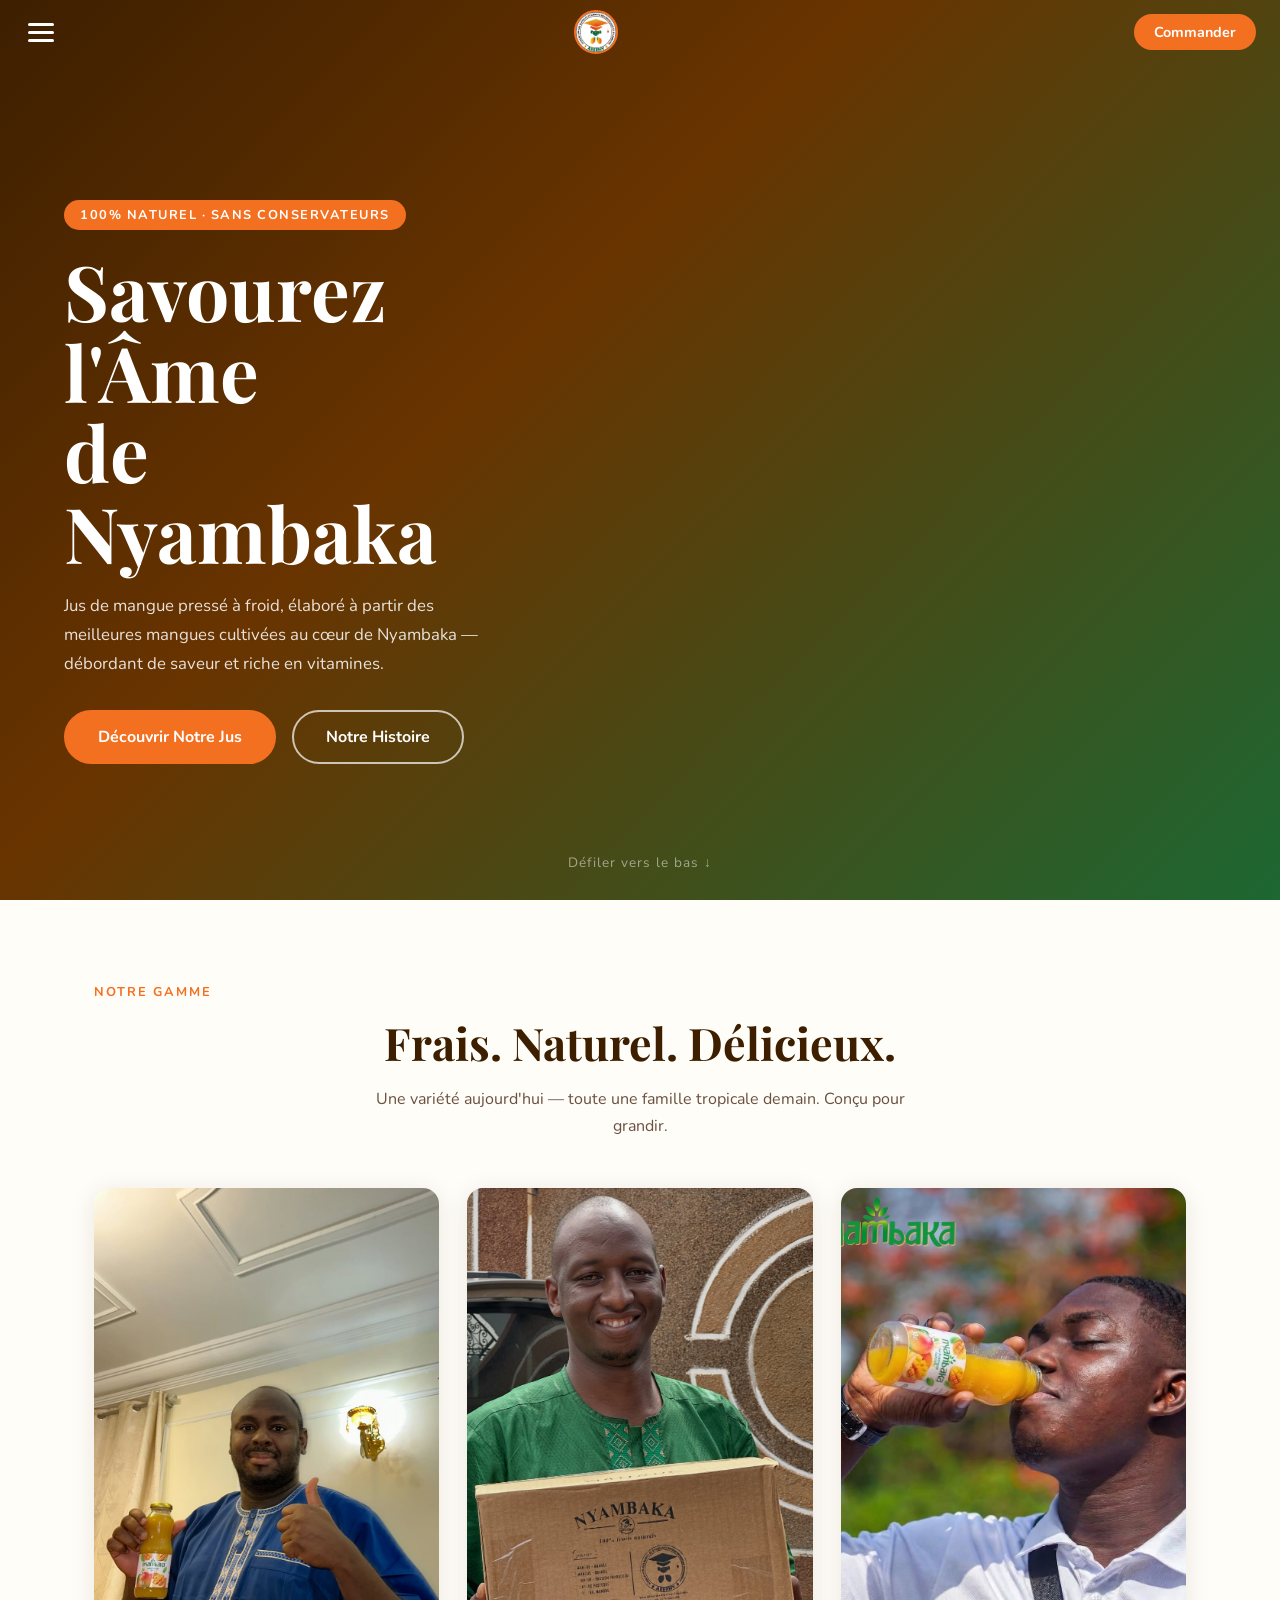
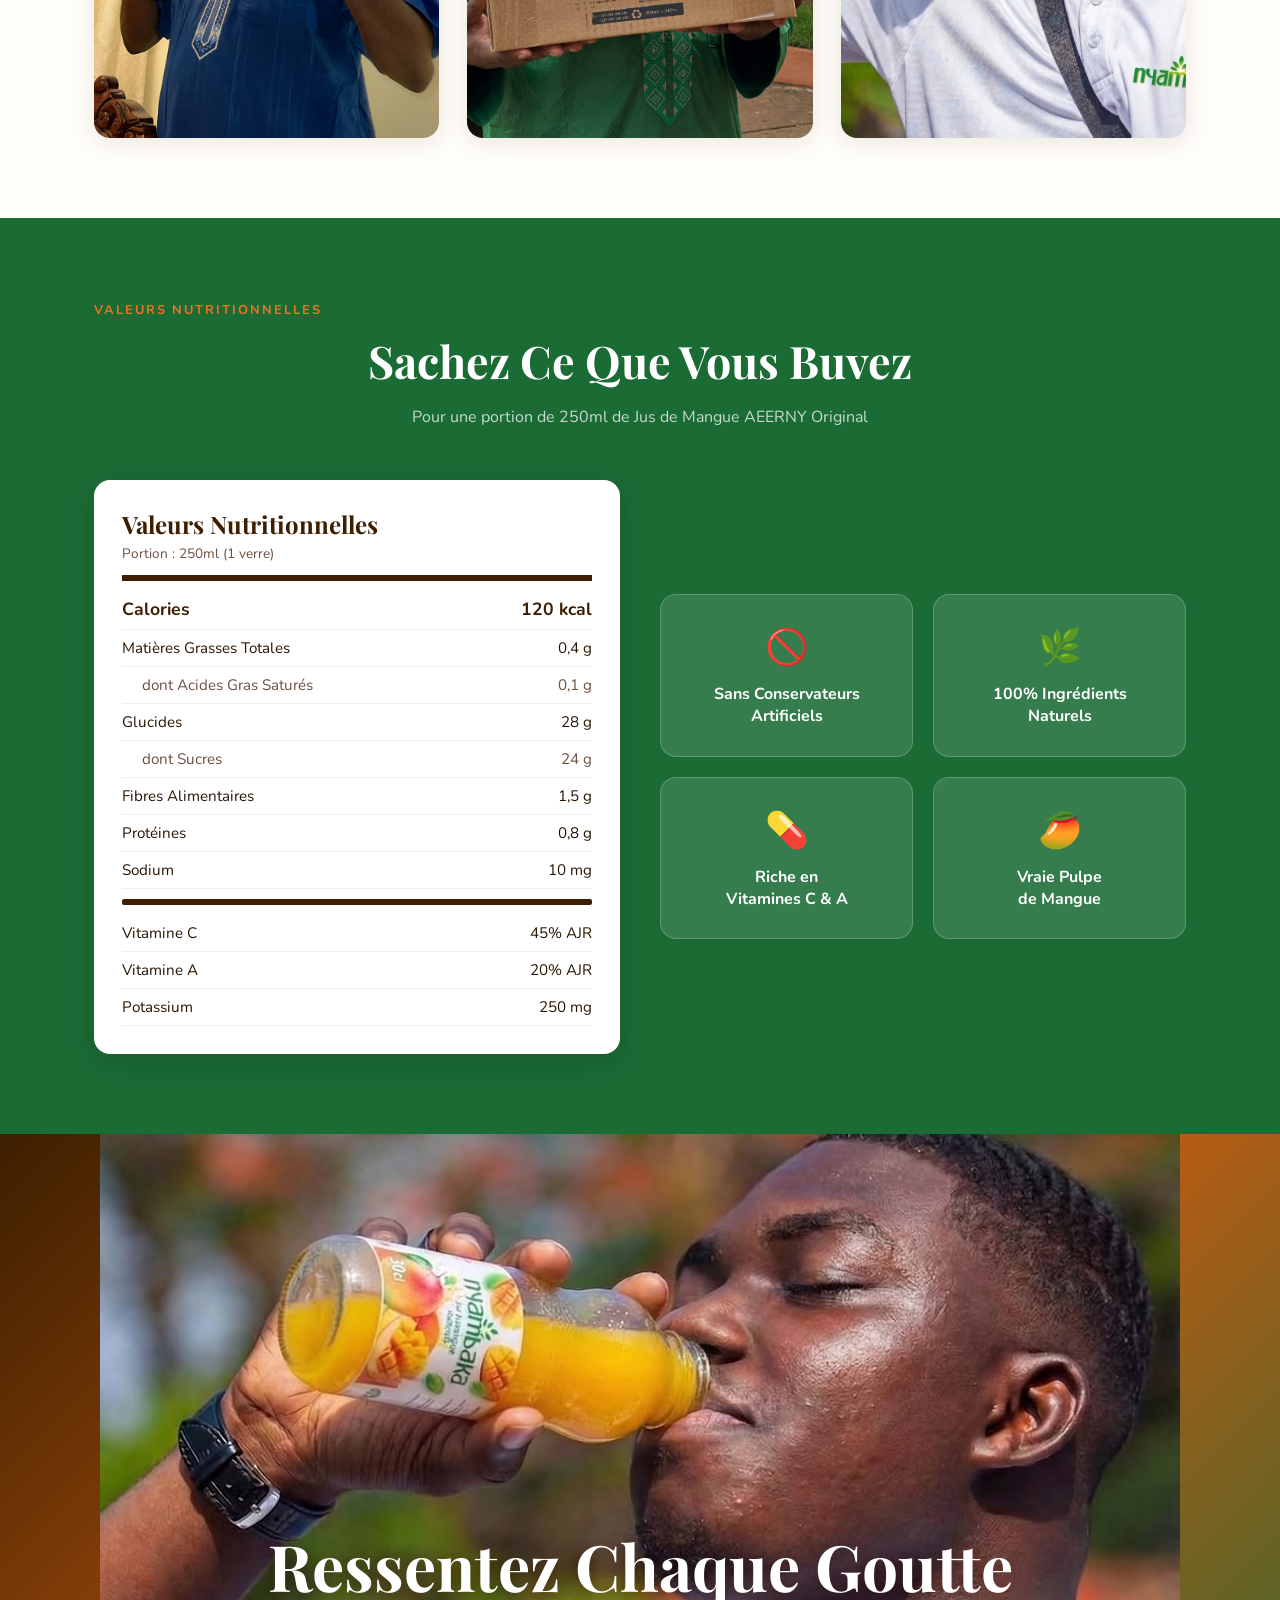
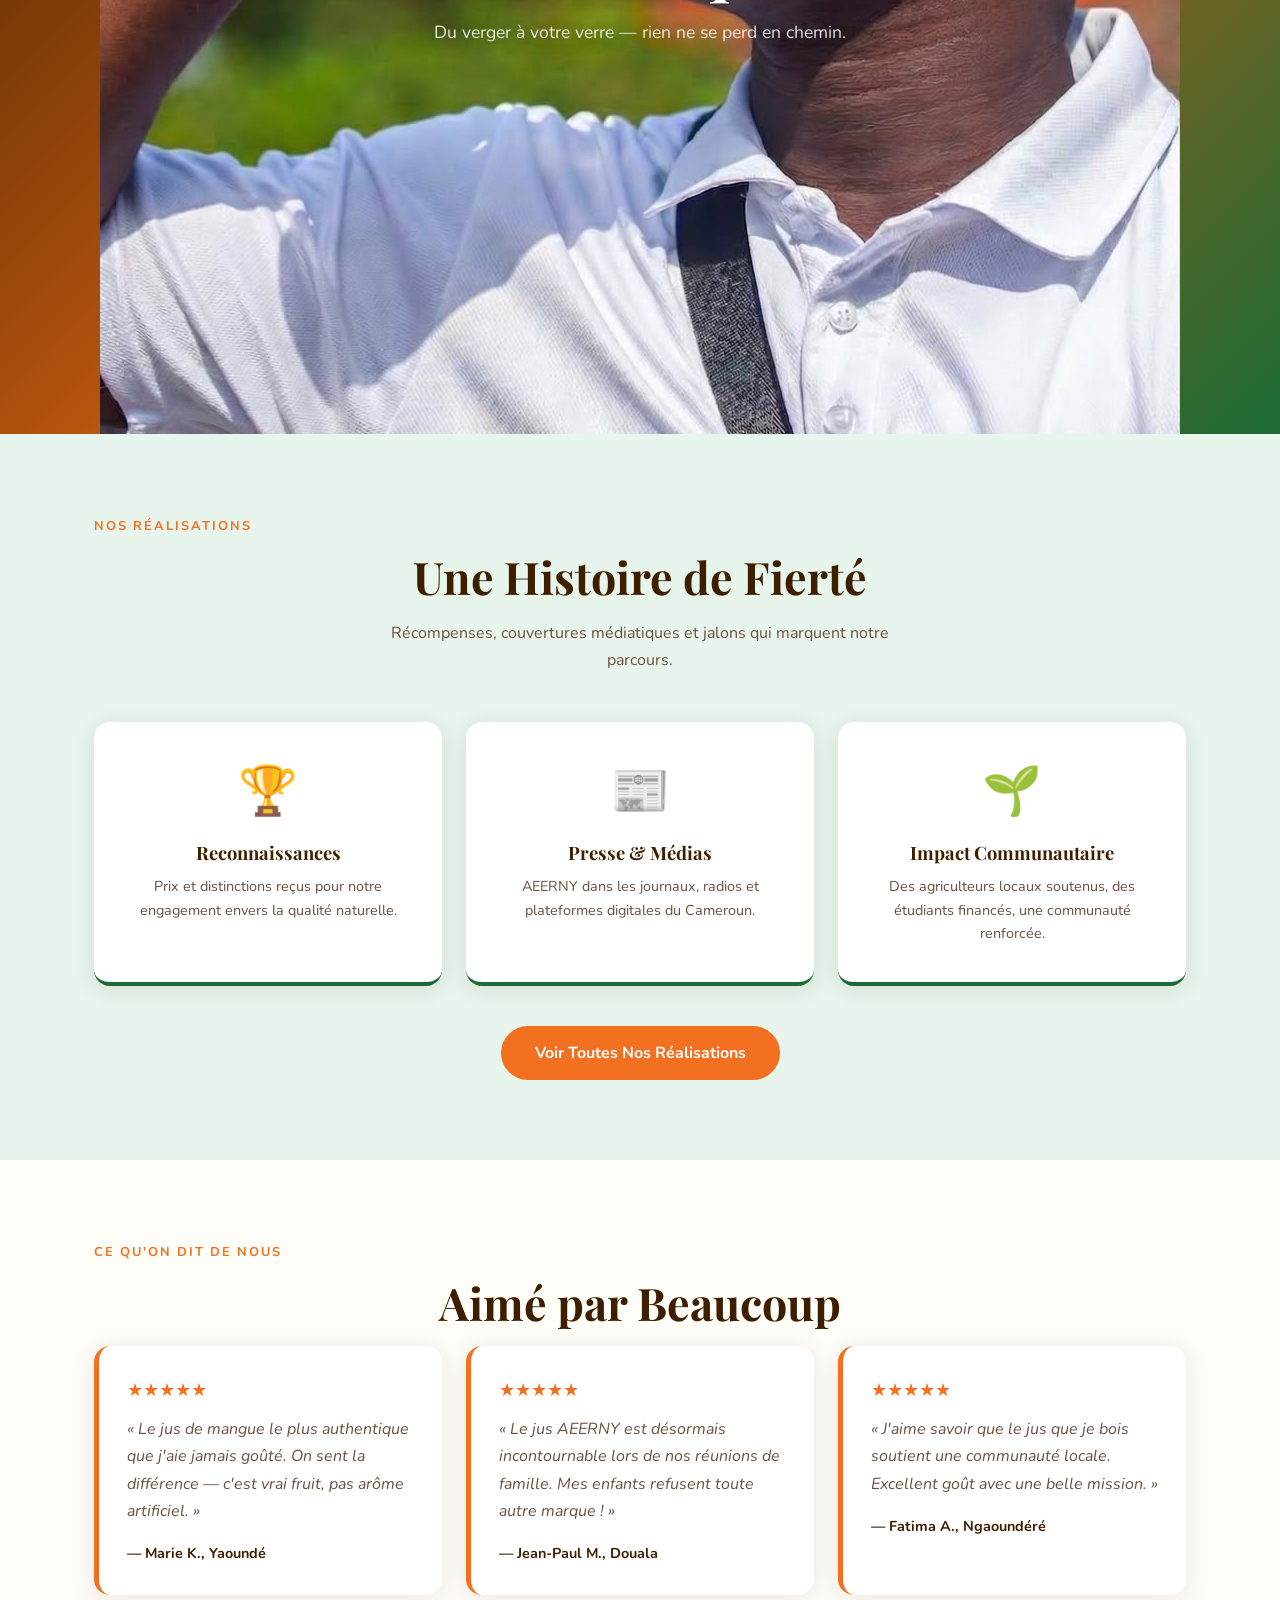
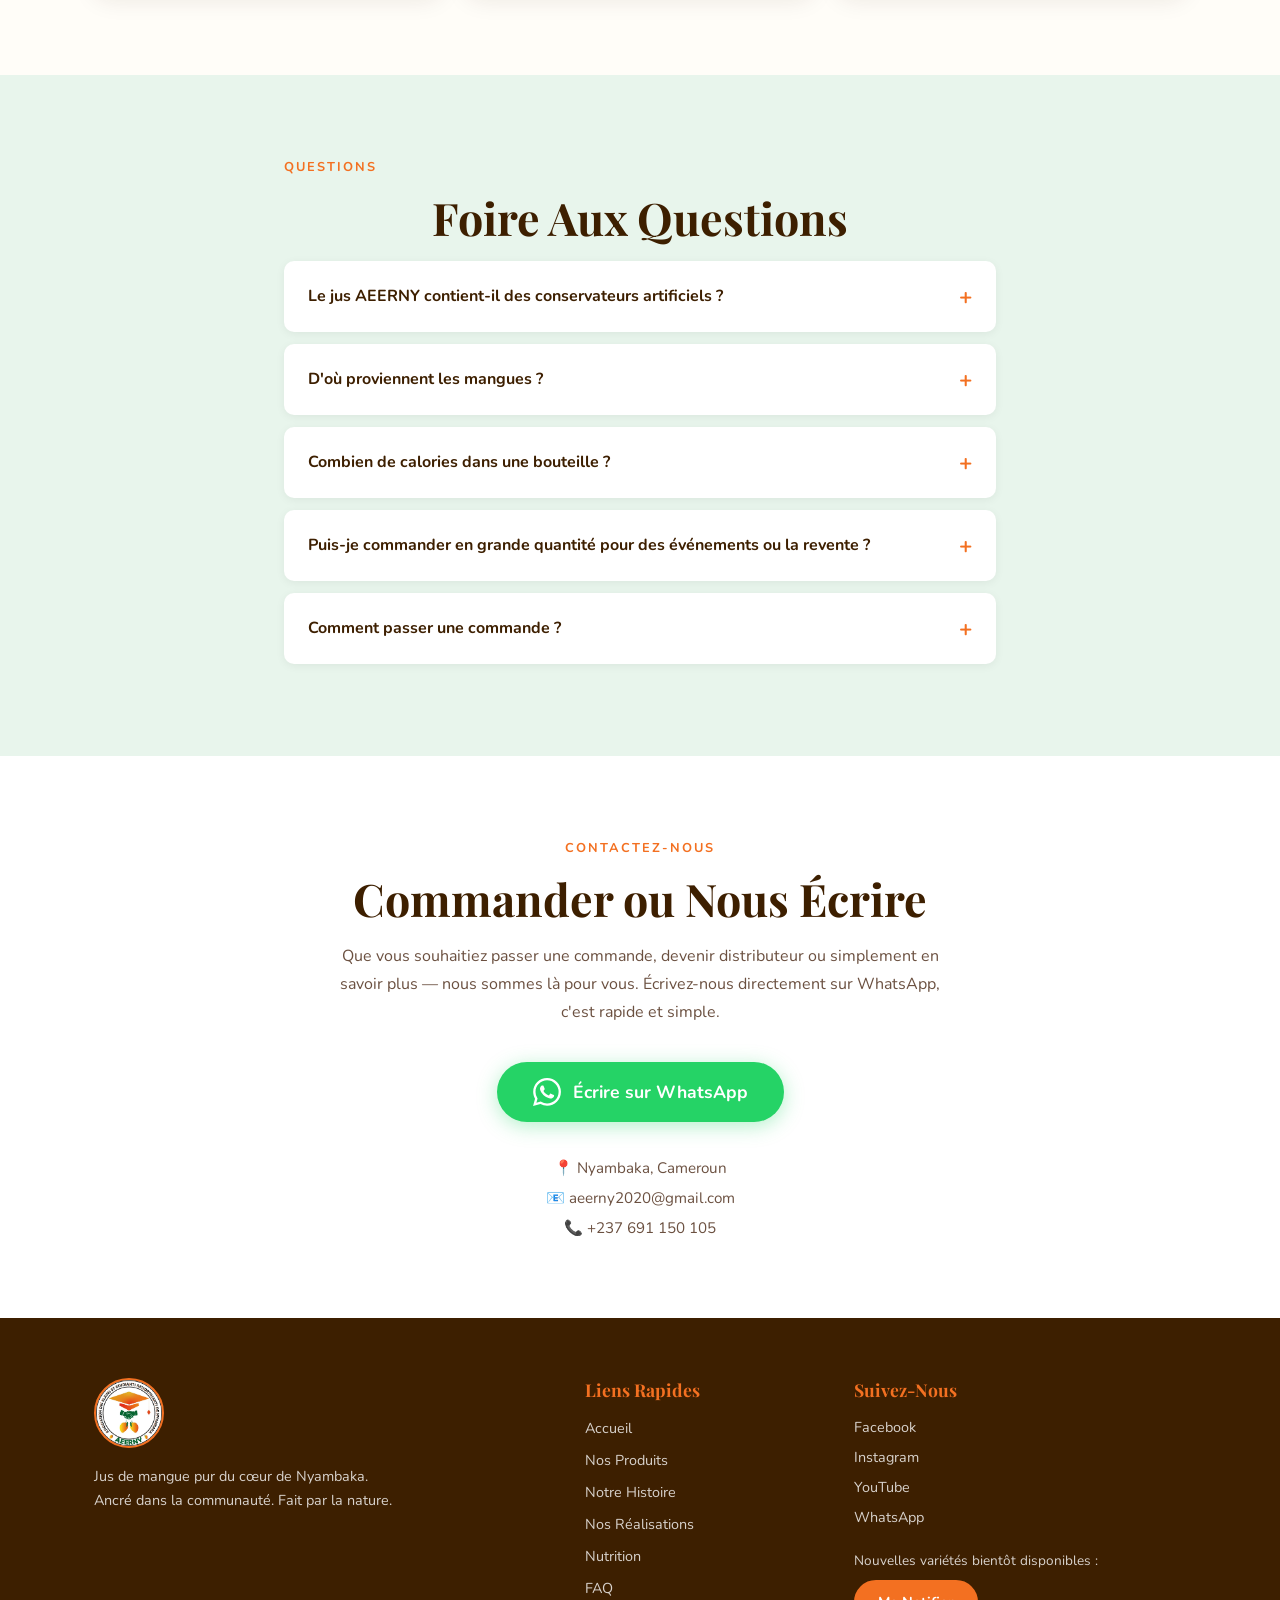
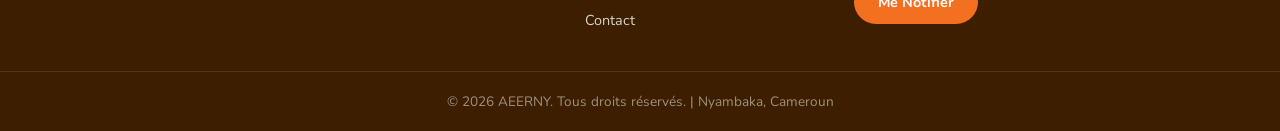
==== commit f2b6d749: "final" ====
--- a/index.html
+++ b/index.html
@@ -1,14 +1,14 @@
 <!DOCTYPE html>
-<html lang="en">
+<html lang="fr">
 <head>
   <meta charset="UTF-8" />
   <meta name="viewport" content="width=device-width, initial-scale=1.0" />
-  <title>AEERNY Mango Juice – Pure Taste from Nyambaka</title>
-  <meta name="description" content="AEERNY brings you 100% natural mango juice from the heart of Nyambaka. No artificial preservatives. Pure, refreshing, rich in vitamins." />
-  <meta name="keywords" content="mango juice, AEERNY, Nyambaka, natural juice, fruit drink, pure mango" />
+  <title>AEERNY – Jus de Mangue Pur de Nyambaka</title>
+  <meta name="description" content="AEERNY vous apporte 100% de jus de mangue naturel du cœur de Nyambaka. Sans conservateurs artificiels. Pur, rafraîchissant, riche en vitamines." />
+  <meta name="keywords" content="jus de mangue, AEERNY, Nyambaka, jus naturel, boisson fruitée, mangue pure" />
   <meta name="author" content="AEERNY" />
-  <meta property="og:title" content="AEERNY Mango Juice – Pure Taste from Nyambaka" />
-  <meta property="og:description" content="100% natural mango juice. Rich in vitamins, no preservatives." />
+  <meta property="og:title" content="AEERNY – Jus de Mangue Pur de Nyambaka" />
+  <meta property="og:description" content="100% jus de mangue naturel. Riche en vitamines, sans conservateurs." />
   <meta property="og:type" content="website" />
   <meta property="og:image" content="images/hero.jpg" />
   <meta name="robots" content="index, follow" />
@@ -25,31 +25,32 @@
   <div class="sidebar-overlay" id="sidebarOverlay"></div>
 
   <!-- SIDEBAR -->
-  <nav class="sidebar" id="sidebar" role="navigation" aria-label="Main Navigation">
+  <nav class="sidebar" id="sidebar" role="navigation" aria-label="Navigation Principale">
     <div class="sidebar-header">
-      <img src="ASSETS/AERNY LOGO.jpg" alt="AEERNY Logo" class="sidebar-logo" />
-      <button class="sidebar-close" id="sidebarClose" aria-label="Close menu">&#10005;</button>
+      <img src="ASSETS/AERNY LOGO.jpg" alt="Logo AEERNY" class="sidebar-logo" />
+      <button class="sidebar-close" id="sidebarClose" aria-label="Fermer le menu">&#10005;</button>
     </div>
     <ul class="sidebar-nav">
-      <li><a href="#hero">Home</a></li>
-      <li><a href="#products">Products</a></li>
-      <li><a href="#about">About Us</a></li>
-      <li><a href="#testimonials">Testimonials</a></li>
+      <li><a href="index.html">Accueil</a></li>
+      <li><a href="#produits">Nos Produits</a></li>
+      <li><a href="histoires.html">Notre Histoire</a></li>
+      <li><a href="realisation.html">Nos Réalisations</a></li>
+      <li><a href="#temoignages">Témoignages</a></li>
       <li><a href="#faq">FAQ</a></li>
       <li><a href="#contact">Contact</a></li>
     </ul>
-    <div class="sidebar-footer-note">Pure Mango. Pure Joy.</div>
+    <div class="sidebar-footer-note">Pur Mangue. Pure Joie.</div>
   </nav>
 
   <!-- TOP BAR -->
   <header class="topbar" id="topbar">
-    <button class="hamburger" id="hamburgerBtn" aria-label="Open menu">
+    <button class="hamburger" id="hamburgerBtn" aria-label="Ouvrir le menu">
       <span></span><span></span><span></span>
     </button>
-    <a href="#hero" class="topbar-logo">
+    <a href="index.html" class="topbar-logo">
       <img src="ASSETS/AERNY LOGO.jpg" alt="AEERNY" />
     </a>
-    <a href="#contact" class="topbar-cta">Order Now</a>
+    <a href="#contact" class="topbar-cta">Commander</a>
   </header>
 
   <main>
@@ -58,239 +59,225 @@
     <section class="hero" id="hero">
       <div class="hero-bg"></div>
       <div class="hero-content">
-        <span class="hero-tagline">100% Natural · No Preservatives</span>
-        <h1>Taste the Soul<br/>of Nyambaka</h1>
-        <p>Cold-pressed mango juice crafted from the finest mangoes grown in the heart of Nyambaka — bursting with flavor and packed with vitamins.</p>
+        <span class="hero-tagline">100% Naturel · Sans Conservateurs</span>
+        <h1>Savourez l'Âme<br/>de Nyambaka</h1>
+        <p>Jus de mangue pressé à froid, élaboré à partir des meilleures mangues cultivées au cœur de Nyambaka — débordant de saveur et riche en vitamines.</p>
         <div class="hero-btns">
-          <a href="#products" class="btn-primary">Explore Our Juice</a>
-          <a href="#about" class="btn-secondary">Our Story</a>
+          <a href="#produits" class="btn-primary">Découvrir Notre Jus</a>
+          <a href="histoires.html" class="btn-secondary">Notre Histoire</a>
         </div>
       </div>
       <div class="hero-image">
-        <video autoplay loop  muted playsinline >
+        <video autoplay loop muted playsinline>
           <source src="ASSETS/AEERNY VIDEO.mp4" type="video/mp4">
         </video>
       </div>
-      <div class="hero-scroll-hint">Scroll down ↓</div>
+      <div class="hero-scroll-hint">Défiler vers le bas ↓</div>
     </section>
 
     <!-- PRODUCTS SECTION -->
-    <section class="section" id="products">
-      <div class="container">
-        <span class="section-label">Our Range</span>
-        <h2 class="section-title">Fresh. Natural. Delicious.</h2>
-        <p class="section-sub">One variety today — a whole tropical family tomorrow. Built to grow.</p>
-        <div class="products-grid">
-
-          <!-- VARIETY 1 — ACTIVE -->
-          <article class="product-card active" itemscope itemtype="https://schema.org/Product">
-            <div class="product-badge">Available Now</div>
-            <div class="product-img-wrap">
-              <img src="ASSETS/aeerny1.jpg" alt="AEERNY Original Mango Juice" itemprop="image" />
-            </div>
-            <div class="product-info">
-              <h3 itemprop="name">AEERNY Original</h3>
-              <p itemprop="description">Pure mango pulp, lightly sweetened, nothing artificial. The real taste of Nyambaka in every sip.</p>
-              <a href="#contact" class="btn-primary small">Order Now</a>
+    <section class="section" id="produits">
+      <div class="container">
+        <span class="section-label">Notre Gamme</span>
+        <h2 class="section-title">Frais. Naturel. Délicieux.</h2>
+        <p class="section-sub">Une variété aujourd'hui — toute une famille tropicale demain. Conçu pour grandir.</p>
+        <div class="products-grid products-grid--single">
+
+          
+          <!-- PRODUIT PRINCIPAL -->
+<article class="product-card product-card--image-slot">
+  <div class="product-img-wrap product-img-wrap--tall">
+    <img src="ASSETS/aeerny1.jpg" alt="Jus de Mangue AEERNY Original" />
+  </div>
+</article>
+
+          <!-- SLOT IMAGE 2 -->
+          <article class="product-card product-card--image-slot">
+            <div class="product-img-wrap product-img-wrap--tall">
+              <img src="ASSETS/aeerny2.jpg" alt="Mangues fraîches de Nyambaka" />
             </div>
           </article>
 
-          <!-- VARIETY 2 — COMING SOON -->
-          <article class="product-card coming-soon">
-            <div class="product-badge soon">Coming Soon</div>
-            <div class="product-img-wrap placeholder">
-              <div class="coming-icon">🥭</div>
-            </div>
-            <div class="product-info">
-              <h3>AEERNY Lite</h3>
-              <p>Low-sugar variant — all the mango goodness with lighter sweetness. Perfect for the health-conscious.</p>
-              <span class="btn-disabled">Coming Soon</span>
+          <!-- SLOT IMAGE 3 -->
+          <article class="product-card product-card--image-slot">
+            <div class="product-img-wrap product-img-wrap--tall">
+              <img src="ASSETS/aerrny.jpg" alt="AEERNY – La récolte" />
             </div>
           </article>
 
-          <!-- VARIETY 3 — COMING SOON -->
-          <article class="product-card coming-soon">
-            <div class="product-badge soon">Coming Soon</div>
-            <div class="product-img-wrap placeholder">
-              <div class="coming-icon">✨</div>
-            </div>
-            <div class="product-info">
-              <h3>AEERNY Sparkling</h3>
-              <p>The fizzy mango experience — sparkling water meets real mango pulp for a refreshing twist.</p>
-              <span class="btn-disabled">Coming Soon</span>
-            </div>
-          </article>
-
-        </div>
-      </div>
-    </section>
-
-    <!-- NUTRITION / CALORIFIC VALUE SECTION -->
+        </div>
+      </div>
+    </section>
+
+    <!-- VALEURS NUTRITIONNELLES -->
     <section class="section nutrition-section" id="nutrition">
       <div class="container">
-        <span class="section-label">Nutrition Facts</span>
-        <h2 class="section-title">Know What You Drink</h2>
-        <p class="section-sub">Per 250ml serving of AEERNY Original Mango Juice</p>
+        <span class="section-label">Valeurs Nutritionnelles</span>
+        <h2 class="section-title">Sachez Ce Que Vous Buvez</h2>
+        <p class="section-sub">Pour une portion de 250ml de Jus de Mangue AEERNY Original</p>
         <div class="nutrition-layout">
           <div class="nutrition-panel">
             <div class="nutrition-header">
-              <strong>Nutrition Facts</strong>
-              <span>Serving Size: 250ml (1 glass)</span>
+              <strong>Valeurs Nutritionnelles</strong>
+              <span>Portion : 250ml (1 verre)</span>
             </div>
             <div class="nutrition-row big"><span>Calories</span><span>120 kcal</span></div>
-            <div class="nutrition-row"><span>Total Fat</span><span>0.4 g</span></div>
-            <div class="nutrition-row sub"><span>Saturated Fat</span><span>0.1 g</span></div>
-            <div class="nutrition-row"><span>Carbohydrates</span><span>28 g</span></div>
-            <div class="nutrition-row sub"><span>of which Sugars</span><span>24 g</span></div>
-            <div class="nutrition-row"><span>Dietary Fiber</span><span>1.5 g</span></div>
-            <div class="nutrition-row"><span>Protein</span><span>0.8 g</span></div>
+            <div class="nutrition-row"><span>Matières Grasses Totales</span><span>0,4 g</span></div>
+            <div class="nutrition-row sub"><span>dont Acides Gras Saturés</span><span>0,1 g</span></div>
+            <div class="nutrition-row"><span>Glucides</span><span>28 g</span></div>
+            <div class="nutrition-row sub"><span>dont Sucres</span><span>24 g</span></div>
+            <div class="nutrition-row"><span>Fibres Alimentaires</span><span>1,5 g</span></div>
+            <div class="nutrition-row"><span>Protéines</span><span>0,8 g</span></div>
             <div class="nutrition-row"><span>Sodium</span><span>10 mg</span></div>
             <div class="nutrition-divider"></div>
-            <div class="nutrition-row"><span>Vitamin C</span><span>45% DV</span></div>
-            <div class="nutrition-row"><span>Vitamin A</span><span>20% DV</span></div>
+            <div class="nutrition-row"><span>Vitamine C</span><span>45% AJR</span></div>
+            <div class="nutrition-row"><span>Vitamine A</span><span>20% AJR</span></div>
             <div class="nutrition-row"><span>Potassium</span><span>250 mg</span></div>
           </div>
           <div class="nutrition-highlights">
             <div class="highlight-card">
               <div class="highlight-icon">🚫</div>
-              <strong>No Artificial<br/>Preservatives</strong>
+              <strong>Sans Conservateurs<br/>Artificiels</strong>
             </div>
             <div class="highlight-card">
               <div class="highlight-icon">🌿</div>
-              <strong>100% Natural<br/>Ingredients</strong>
+              <strong>100% Ingrédients<br/>Naturels</strong>
             </div>
             <div class="highlight-card">
               <div class="highlight-icon">💊</div>
-              <strong>Rich in<br/>Vitamin C & A</strong>
+              <strong>Riche en<br/>Vitamines C & A</strong>
             </div>
             <div class="highlight-card">
               <div class="highlight-icon">🥭</div>
-              <strong>Real Mango<br/>Pulp</strong>
-            </div>
-          </div>
-        </div>
-      </div>
-    </section>
-
-    <!-- MID-PAGE VIDEO SECTION -->
-    <section class="video-section" id="video-break">
+              <strong>Vraie Pulpe<br/>de Mangue</strong>
+            </div>
+          </div>
+        </div>
+      </div>
+    </section>
+
+    <!-- SECTION VIDÉO -->
+    <section class="video-section" id="video-pause">
       <div class="video-text-overlay">
-        <h2>Feel Every Drop</h2>
-        <p>From the orchard to your glass — nothing lost along the way.</p>
-      </div>
-      
-      
+        <h2>Ressentez Chaque Goutte</h2>
+        <p>Du verger à votre verre — rien ne se perd en chemin.</p>
+      </div>
       <div class="video-fallback" id="videoFallback">
-        <div class="video-fallback-inner"> <img src="ASSETS/aerrny.jpg" alt=""></div>
-      </div>
-    </section>
-
-    <!-- ABOUT SECTION -->
-    <section class="section about-section" id="about">
-      <div class="container about-layout">
-        <div class="about-img-col">
-          <img src="ASSETS/aeerny2.jpg" alt="Fresh mangoes from Nyambaka farms" />
-        </div>
-        <div class="about-text-col">
-          <span class="section-label">Our Story</span>
-          <h2 class="section-title left">Rooted in Nyambaka</h2>
-          <p>AEERNY was born from a simple belief: the best mango juice comes from the best mangoes — and the best mangoes grow right here in Nyambaka.</p>
-          <p>We are the <strong>Association des Élèves et Étudiants Ressortissants de Nyambaka</strong>, a community-driven initiative turned juice brand. Every bottle we sell supports local farmers, local students, and local futures.</p>
-          <p>No factory shortcuts. No artificial additives. Just mangoes, care, and community pride.</p>
-          <a href="#contact" class="btn-primary">Get in Touch</a>
-        </div>
-      </div>
-    </section>
-
-    <!-- TESTIMONIALS SECTION -->
-    <section class="section testimonials-section" id="testimonials">
-      <div class="container">
-        <span class="section-label">What People Say</span>
-        <h2 class="section-title">Loved by Many</h2>
+        <div class="video-fallback-inner"><img src="ASSETS/aerrny.jpg" alt=""></div>
+      </div>
+    </section>
+
+    <!-- RÉALISATIONS APERÇU -->
+    <section class="section achievements-preview-section" id="realisations-apercu">
+      <div class="container">
+        <span class="section-label">Nos Réalisations</span>
+        <h2 class="section-title">Une Histoire de Fierté</h2>
+        <p class="section-sub">Récompenses, couvertures médiatiques et jalons qui marquent notre parcours.</p>
+        <div class="achievements-preview-grid">
+          <div class="achievement-preview-card">
+            <div class="achievement-preview-icon"> 🏆</div>
+            <strong>Reconnaissances</strong>
+            <p>Prix et distinctions reçus pour notre engagement envers la qualité naturelle.</p>
+          </div>
+          <div class="achievement-preview-card">
+            <div class="achievement-preview-icon">📰</div>
+            <strong>Presse & Médias</strong>
+            <p>AEERNY dans les journaux, radios et plateformes digitales du Cameroun.</p>
+          </div>
+          <div class="achievement-preview-card">
+            <div class="achievement-preview-icon">🌱</div>
+            <strong>Impact Communautaire</strong>
+            <p>Des agriculteurs locaux soutenus, des étudiants financés, une communauté renforcée.</p>
+          </div>
+        </div>
+        <div style="text-align:center; margin-top: 40px;">
+          <a href="realisation.html" class="btn-primary">Voir Toutes Nos Réalisations</a>
+        </div>
+      </div>
+    </section>
+
+    <!-- TÉMOIGNAGES -->
+    <section class="section testimonials-section" id="temoignages">
+      <div class="container">
+        <span class="section-label">Ce Qu'on Dit de Nous</span>
+        <h2 class="section-title">Aimé par Beaucoup</h2>
         <div class="testimonials-grid">
           <div class="testimonial-card">
             <div class="stars">★★★★★</div>
-            <p>"The most authentic mango juice I've ever had. You can taste the difference — it's real fruit, not flavoring."</p>
+            <p>« Le jus de mangue le plus authentique que j'aie jamais goûté. On sent la différence — c'est vrai fruit, pas arôme artificiel. »</p>
             <div class="testimonial-author">— Marie K., Yaoundé</div>
           </div>
           <div class="testimonial-card">
             <div class="stars">★★★★★</div>
-            <p>"AEERNY mango juice is now a staple at our family gatherings. My kids refuse any other brand!"</p>
+            <p>« Le jus AEERNY est désormais incontournable lors de nos réunions de famille. Mes enfants refusent toute autre marque ! »</p>
             <div class="testimonial-author">— Jean-Paul M., Douala</div>
           </div>
           <div class="testimonial-card">
             <div class="stars">★★★★★</div>
-            <p>"I love knowing the juice I drink supports a local community. Great taste with a great mission."</p>
+            <p>« J'aime savoir que le jus que je bois soutient une communauté locale. Excellent goût avec une belle mission. »</p>
             <div class="testimonial-author">— Fatima A., Ngaoundéré</div>
           </div>
         </div>
       </div>
     </section>
 
-    <!-- FAQ SECTION -->
+    <!-- FAQ -->
     <section class="section faq-section" id="faq">
       <div class="container faq-container">
         <span class="section-label">Questions</span>
-        <h2 class="section-title">Frequently Asked</h2>
+        <h2 class="section-title">Foire Aux Questions</h2>
         <div class="faq-list" id="faqList">
           <div class="faq-item">
-            <button class="faq-q">Does AEERNY juice contain artificial preservatives? <span class="faq-arrow">+</span></button>
-            <div class="faq-a"><p>No. AEERNY Original Mango Juice is made with 100% natural ingredients and contains absolutely no artificial preservatives, flavors, or colors.</p></div>
-          </div>
-          <div class="faq-item">
-            <button class="faq-q">Where are the mangoes sourced from? <span class="faq-arrow">+</span></button>
-            <div class="faq-a"><p>All our mangoes are hand-picked from local farms in and around Nyambaka, ensuring freshness and supporting the local agricultural community.</p></div>
-          </div>
-          <div class="faq-item">
-            <button class="faq-q">How many calories are in one bottle? <span class="faq-arrow">+</span></button>
-            <div class="faq-a"><p>A 250ml serving of AEERNY Original contains approximately 120 kcal. See our full nutrition breakdown in the Nutrition Facts section above.</p></div>
-          </div>
-          <div class="faq-item">
-            <button class="faq-q">Can I order in bulk for events or resale? <span class="faq-arrow">+</span></button>
-            <div class="faq-a"><p>Absolutely! We welcome bulk orders for events, retailers, and distributors. Please use our contact form or reach us directly to discuss quantities and pricing.</p></div>
-          </div>
-          <div class="faq-item">
-            <button class="faq-q">When will the new juice varieties be available? <span class="faq-arrow">+</span></button>
-            <div class="faq-a"><p>AEERNY Lite and AEERNY Sparkling are currently in development. Sign up via our contact form to be notified first when they launch!</p></div>
-          </div>
-        </div>
-      </div>
-    </section>
-
-    <!-- CONTACT SECTION -->
+            <button class="faq-q">Le jus AEERNY contient-il des conservateurs artificiels ? <span class="faq-arrow">+</span></button>
+            <div class="faq-a"><p>Non. Le Jus de Mangue AEERNY Original est élaboré avec 100% d'ingrédients naturels et ne contient absolument aucun conservateur, arôme ou colorant artificiel.</p></div>
+          </div>
+          <div class="faq-item">
+            <button class="faq-q">D'où proviennent les mangues ? <span class="faq-arrow">+</span></button>
+            <div class="faq-a"><p>Toutes nos mangues sont cueillies à la main dans les fermes locales de Nyambaka et ses environs, garantissant la fraîcheur et soutenant la communauté agricole locale.</p></div>
+          </div>
+          <div class="faq-item">
+            <button class="faq-q">Combien de calories dans une bouteille ? <span class="faq-arrow">+</span></button>
+            <div class="faq-a"><p>Une portion de 250ml d'AEERNY Original contient environ 120 kcal. Consultez notre tableau nutritionnel complet dans la section Valeurs Nutritionnelles ci-dessus.</p></div>
+          </div>
+          <div class="faq-item">
+            <button class="faq-q">Puis-je commander en grande quantité pour des événements ou la revente ? <span class="faq-arrow">+</span></button>
+            <div class="faq-a"><p>Absolument ! Nous acceptons les commandes en gros pour les événements, les détaillants et les distributeurs. Contactez-nous directement sur WhatsApp pour discuter des quantités et des tarifs.</p></div>
+          </div>
+          <div class="faq-item">
+            <button class="faq-q">Comment passer une commande ? <span class="faq-arrow">+</span></button>
+            <div class="faq-a"><p>Rien de plus simple ! Cliquez sur le bouton WhatsApp dans la section Contact et envoyez-nous directement votre commande. Nous vous répondons rapidement.</p></div>
+          </div>
+        </div>
+      </div>
+    </section>
+
+    <!-- CONTACT -->
     <section class="section contact-section" id="contact">
-      <div class="container contact-layout">
-        <div class="contact-info">
-          <span class="section-label">Get In Touch</span>
-          <h2 class="section-title left">Order or Ask Us Anything</h2>
-          <p>Whether you want to place an order, become a distributor, or just learn more — we're happy to hear from you.</p>
-          <div class="contact-details">
-            <div>📍 Nyambaka, Cameroon</div>
-            <div>📧 aeerny2020@gmail.com </div>
-            <div>📞 +237 691150105</div>
-          </div>
-        </div>
-        <form class="contact-form" id="contactForm" novalidate>
-          <div class="form-group">
-            <label for="name"> Name</label>
-            <input type="text" id="name" name="name" placeholder="Can you enter your name please " required />
-          </div>
-          
-          <div class="form-group">
-            <label for="subject">Subject</label>
-            <select id="subject" name="subject">
-              <option value="order">Place an Order</option>
-              <option value="wholesale">Wholesale / Distribution</option>
-              <option value="general">General Enquiry</option>
-            </select>
-          </div>
-          <div class="form-group">
-            <label for="message">Message</label>
-            <textarea id="message" name="message" rows="4" placeholder="Tell us more..." required></textarea>
-          </div>
-          <button type="submit" class="btn-primary full">Send Message</button>
-          <div class="form-success" id="formSuccess">✅ Message sent! We'll be in touch soon.</div>
-        </form>
+      <div class="container">
+        <div class="contact-centered">
+          <span class="section-label">Contactez-Nous</span>
+          <h2 class="section-title">Commander ou Nous Écrire</h2>
+          <p class="contact-intro">Que vous souhaitiez passer une commande, devenir distributeur ou simplement en savoir plus — nous sommes là pour vous. Écrivez-nous directement sur WhatsApp, c'est rapide et simple.</p>
+
+          <a
+            href="https://wa.me/237691150105?text=Bonjour%20AEERNY%20%F0%9F%A5%AD%20Je%20suis%20int%C3%A9ress%C3%A9(e)%20par%20votre%20jus%20de%20mangue%20et%20j'aimerais%20avoir%20plus%20d'informations."
+            target="_blank"
+            rel="noopener noreferrer"
+            class="whatsapp-btn"
+            aria-label="Nous contacter sur WhatsApp"
+          >
+            <svg xmlns="http://www.w3.org/2000/svg" viewBox="0 0 24 24" fill="currentColor" width="28" height="28" aria-hidden="true">
+              <path d="M17.472 14.382c-.297-.149-1.758-.867-2.03-.967-.273-.099-.471-.148-.67.15-.197.297-.767.966-.94 1.164-.173.199-.347.223-.644.075-.297-.15-1.255-.463-2.39-1.475-.883-.788-1.48-1.761-1.653-2.059-.173-.297-.018-.458.13-.606.134-.133.298-.347.446-.52.149-.174.198-.298.298-.497.099-.198.05-.371-.025-.52-.075-.149-.669-1.612-.916-2.207-.242-.579-.487-.5-.669-.51-.173-.008-.371-.01-.57-.01-.198 0-.52.074-.792.372-.272.297-1.04 1.016-1.04 2.479 0 1.462 1.065 2.875 1.213 3.074.149.198 2.096 3.2 5.077 4.487.709.306 1.262.489 1.694.625.712.227 1.36.195 1.871.118.571-.085 1.758-.719 2.006-1.413.248-.694.248-1.289.173-1.413-.074-.124-.272-.198-.57-.347m-5.421 7.403h-.004a9.87 9.87 0 01-5.031-1.378l-.361-.214-3.741.982.998-3.648-.235-.374a9.86 9.86 0 01-1.51-5.26c.001-5.45 4.436-9.884 9.888-9.884 2.64 0 5.122 1.03 6.988 2.898a9.825 9.825 0 012.893 6.994c-.003 5.45-4.437 9.884-9.885 9.884m8.413-18.297A11.815 11.815 0 0012.05 0C5.495 0 .16 5.335.157 11.892c0 2.096.547 4.142 1.588 5.945L.057 24l6.305-1.654a11.882 11.882 0 005.683 1.448h.005c6.554 0 11.89-5.335 11.893-11.893a11.821 11.821 0 00-3.48-8.413z"/>
+            </svg>
+            Écrire sur WhatsApp
+          </a>
+
+          <div class="contact-details-centered">
+            <div class="contact-detail-item">📍 Nyambaka, Cameroun</div>
+            <div class="contact-detail-item">📧 aeerny2020@gmail.com</div>
+            <div class="contact-detail-item">📞 +237 691 150 105</div>
+          </div>
+        </div>
       </div>
     </section>
 
@@ -300,39 +287,42 @@
   <footer class="site-footer">
     <div class="footer-top">
       <div class="footer-brand">
-        <img src="ASSETS/AERNY LOGO.jpg" alt="AEERNY Logo" class="footer-logo" />
-        <p>Pure mango juice from the heart of Nyambaka. Community-rooted. Nature-made.</p>
+        <img src="ASSETS/AERNY LOGO.jpg" alt="Logo AEERNY" class="footer-logo" />
+        <p>Jus de mangue pur du cœur de Nyambaka. Ancré dans la communauté. Fait par la nature.</p>
       </div>
       <div class="footer-links">
-        <h4>Quick Links</h4>
+        <h4>Liens Rapides</h4>
         <ul>
-          <li><a href="#hero">Home</a></li>
-          <li><a href="#products">Products</a></li>
-          <li><a href="#about">About Us</a></li>
+          <li><a href="index.html">Accueil</a></li>
+          <li><a href="#produits">Nos Produits</a></li>
+          <li><a href="histoires.html">Notre Histoire</a></li>
+          <li><a href="realisation.html">Nos Réalisations</a></li>
           <li><a href="#nutrition">Nutrition</a></li>
           <li><a href="#faq">FAQ</a></li>
           <li><a href="#contact">Contact</a></li>
         </ul>
       </div>
       <div class="footer-social">
-        <h4>Follow Us</h4>
+        <h4>Suivez-Nous</h4>
         <div class="social-links">
-          <a href="https://www.facebook.com/profile.php?id=61570959093481 " aria-label="Facebook">Facebook</a>
+          <a href="https://www.facebook.com/profile.php?id=61570959093481" aria-label="Facebook">Facebook</a>
           <a href="https://www.instagram.com/a.e.e.r.n.y/" aria-label="Instagram">Instagram</a>
+          <a href="https://www.youtube.com/@A.E.E.R.N.Y" aria-label="YouTube">YouTube</a>
           <a href="https://whatsapp.com/channel/0029VbAmsZG0lwgl0ArW0I0J" aria-label="WhatsApp">WhatsApp</a>
         </div>
         <div class="footer-notify">
-          <p>New varieties dropping soon:</p>
-          <a href="#contact" class="btn-primary small">Notify Me</a>
+          <p>Nouvelles variétés bientôt disponibles :</p>
+          <a href="https://wa.me/237691150105?text=Bonjour%20AEERNY%2C%20je%20souhaite%20%C3%AAtre%20inform%C3%A9(e)%20des%20nouveaut%C3%A9s." target="_blank" rel="noopener noreferrer" class="btn-primary small">Me Notifier</a>
         </div>
       </div>
     </div>
     <div class="footer-bottom">
-      <p>&copy; 2026 AEERNY. All rights reserved. | Nyambaka, Cameroon</p>
+      <p>&copy; 2026 AEERNY. Tous droits réservés. | Nyambaka, Cameroun</p>
     </div>
   </footer>
-<script src="sidebar.js" defer></script>
-<script src="video.js" defer></script>
-<script src="main.js" defer></script>
+
+  <script src="sidebar.js" defer></script>
+  <script src="video.js" defer></script>
+  <script src="main.js" defer></script>
 </body>
-</html>
+</html>
--- a/style.css
+++ b/style.css
@@ -31,7 +31,7 @@
   overflow-x: hidden;
 }
 
-img { max-width: 100%; height: auto; display: block; }
+img { max-width: 100%; height: 100px; display: block; }
 a { text-decoration: none; color: inherit; }
 ul { list-style: none; }
 
@@ -199,10 +199,10 @@
   z-index: 1;
 }
 .hero-image img {
-  height: 88%;
+  height: 100%;
   width: 100%;
   object-fit: cover;
-  object-position: center top;
+  object-position: center ;
   filter: drop-shadow(-8px 0 40px rgba(0,0,0,0.4));
 }
 
@@ -224,4 +224,4 @@
   .hero-image img { height: 100%; object-position: center; }
   .hero-content { padding: 80px 20px 24px; }
   .hero h1 { font-size: 2.4rem; }
-}
+}
--- a/sidebar.css
+++ b/sidebar.css
@@ -90,4 +90,4 @@
   font-style: italic;
   border-top: 1px solid rgba(255,255,255,0.1);
   text-align: center;
-}
+}
--- a/sections.css
+++ b/sections.css
@@ -322,3 +322,118 @@
   .nutrition-highlights { grid-template-columns: 1fr 1fr; }
   .video-section { height: 300px; }
 }
+
+/* ===========================
+   AEERNY — Additions 2026
+   WhatsApp Contact, Products grid update,
+   Achievements Preview
+   =========================== */
+
+/* PRODUCTS GRID — single active + 2 image slots */
+
+.product-card--image-slot {
+  border-radius: var(--radius);
+  overflow: hidden;
+  box-shadow: var(--shadow);
+  transition: transform var(--transition), box-shadow var(--transition);
+  cursor: default;
+}
+.product-card--image-slot:hover {
+  transform: translateY(-6px);
+  box-shadow: 0 12px 40px rgba(61,31,0,0.15);
+}
+.product-img-wrap--tall {
+  height: 550px;
+}
+.product-img-wrap--tall img {
+  width: 100%;
+  height: 100%;
+  object-fit: cover;
+  display: block;
+}
+
+/* CONTACT — centered WhatsApp layout */
+.contact-section { background: var(--white); }
+.contact-centered {
+  max-width: 600px;
+  margin: 0 auto;
+  text-align: center;
+}
+.contact-intro {
+  color: var(--text-muted);
+  line-height: 1.75;
+  margin-bottom: 36px;
+  font-size: 1rem;
+}
+.whatsapp-btn {
+  display: inline-flex;
+  align-items: center;
+  gap: 12px;
+  background: #25D366;
+  color: var(--white);
+  font-family: var(--font-body);
+  font-weight: 700;
+  font-size: 1.1rem;
+  padding: 16px 36px;
+  border-radius: 50px;
+  border: none;
+  cursor: pointer;
+  text-decoration: none;
+  transition: background var(--transition), transform var(--transition), box-shadow var(--transition);
+  box-shadow: 0 4px 20px rgba(37,211,102,0.35);
+  margin-bottom: 36px;
+}
+.whatsapp-btn:hover {
+  background: #1DA851;
+  transform: translateY(-3px);
+  box-shadow: 0 8px 28px rgba(37,211,102,0.45);
+}
+.contact-details-centered {
+  display: flex;
+  flex-direction: column;
+  gap: 10px;
+  color: var(--text-muted);
+  font-size: 0.95rem;
+  align-items: center;
+}
+.contact-detail-item { display: inline-block; }
+
+/* ACHIEVEMENTS PREVIEW on home page */
+.achievements-preview-section { background: var(--green-light); }
+.achievements-preview-grid {
+  display: grid;
+  grid-template-columns: repeat(auto-fit, minmax(240px, 1fr));
+  gap: 24px;
+  margin-top: 40px;
+}
+.achievement-preview-card {
+  background: var(--white);
+  border-radius: var(--radius);
+  padding: 36px 24px;
+  text-align: center;
+  box-shadow: var(--shadow);
+  transition: transform var(--transition), box-shadow var(--transition);
+  border-bottom: 4px solid var(--green);
+}
+.achievement-preview-card:hover {
+  transform: translateY(-5px);
+  box-shadow: 0 12px 36px rgba(61,31,0,0.13);
+}
+.achievement-preview-icon { font-size: 3rem; margin-bottom: 16px; display: block; }
+.achievement-preview-card strong {
+  display: block;
+  font-family: var(--font-head);
+  font-size: 1.15rem;
+  color: var(--brown);
+  margin-bottom: 10px;
+}
+.achievement-preview-card p {
+  color: var(--text-muted);
+  font-size: 0.9rem;
+  line-height: 1.65;
+}
+
+@media (max-width: 900px) {
+  .products-grid--single { grid-template-columns: 1fr; }
+  .product-img-wrap--tall { height: 260px; }
+}
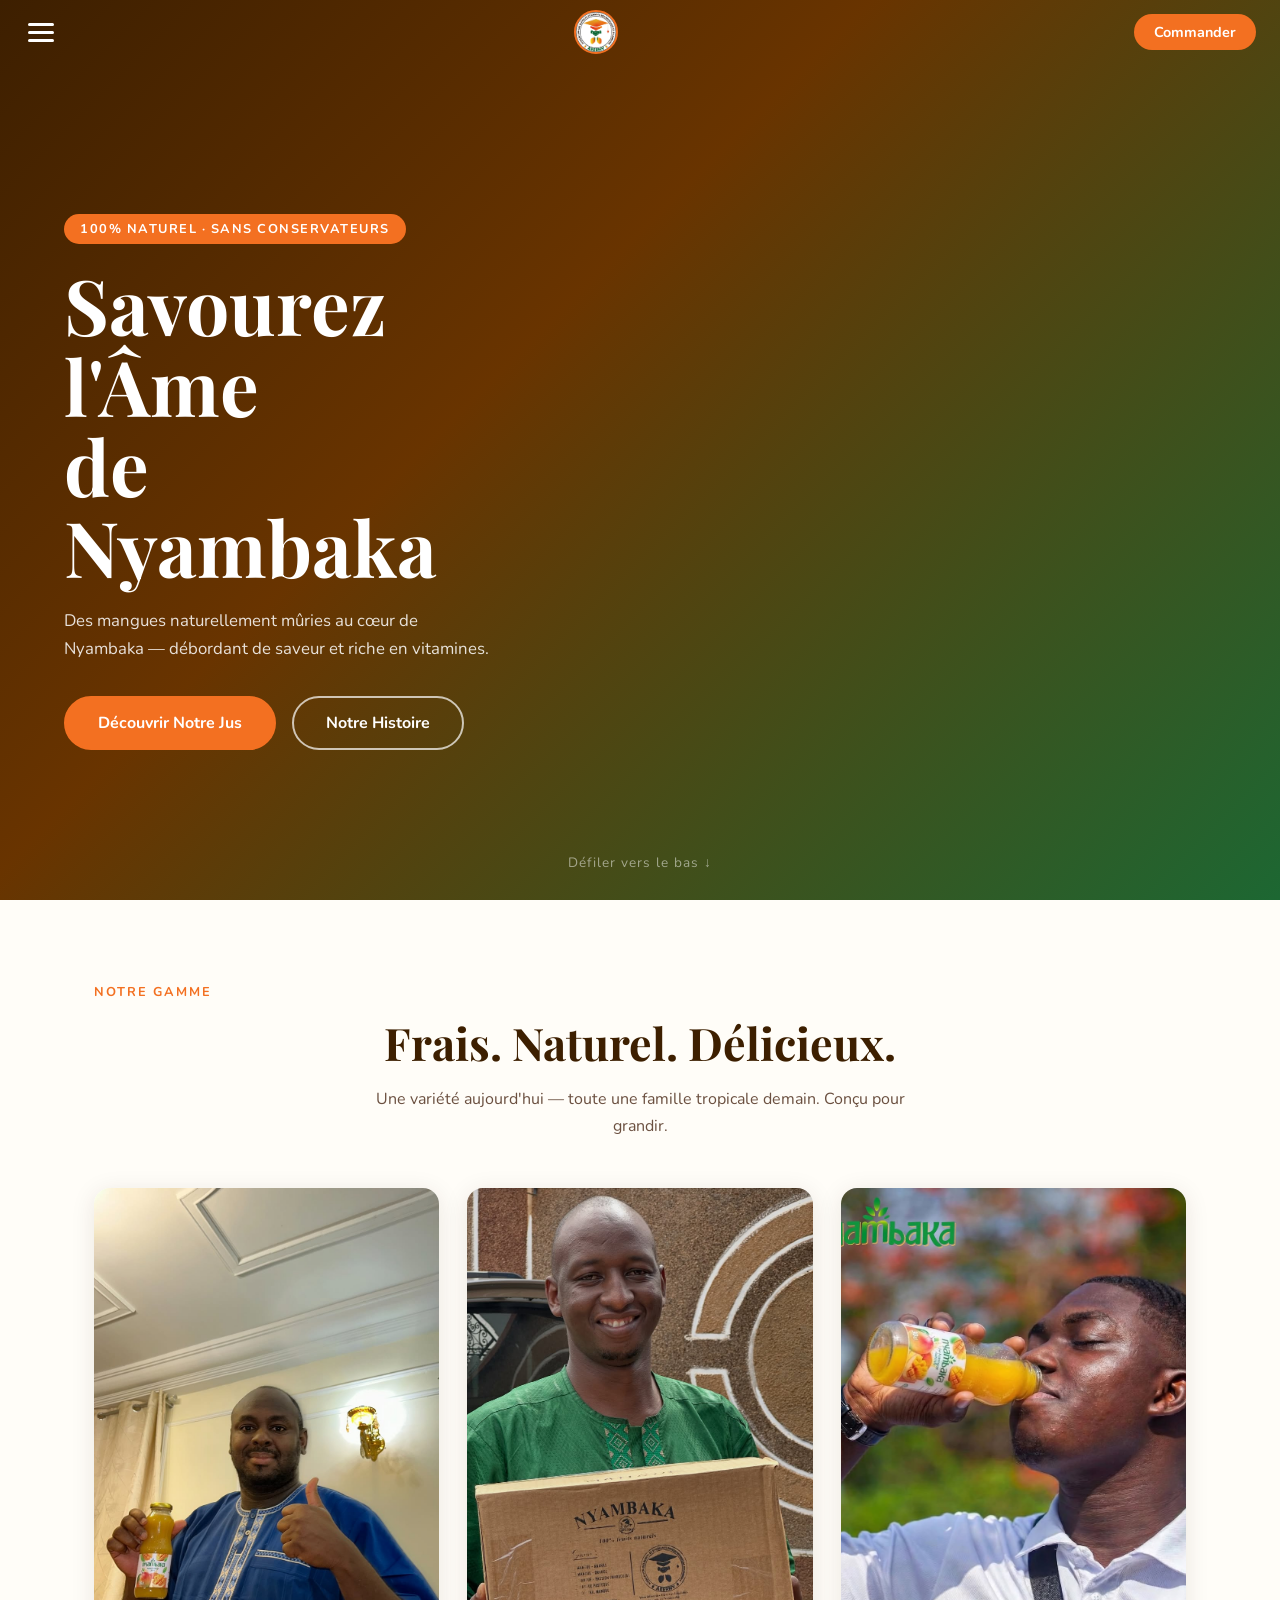
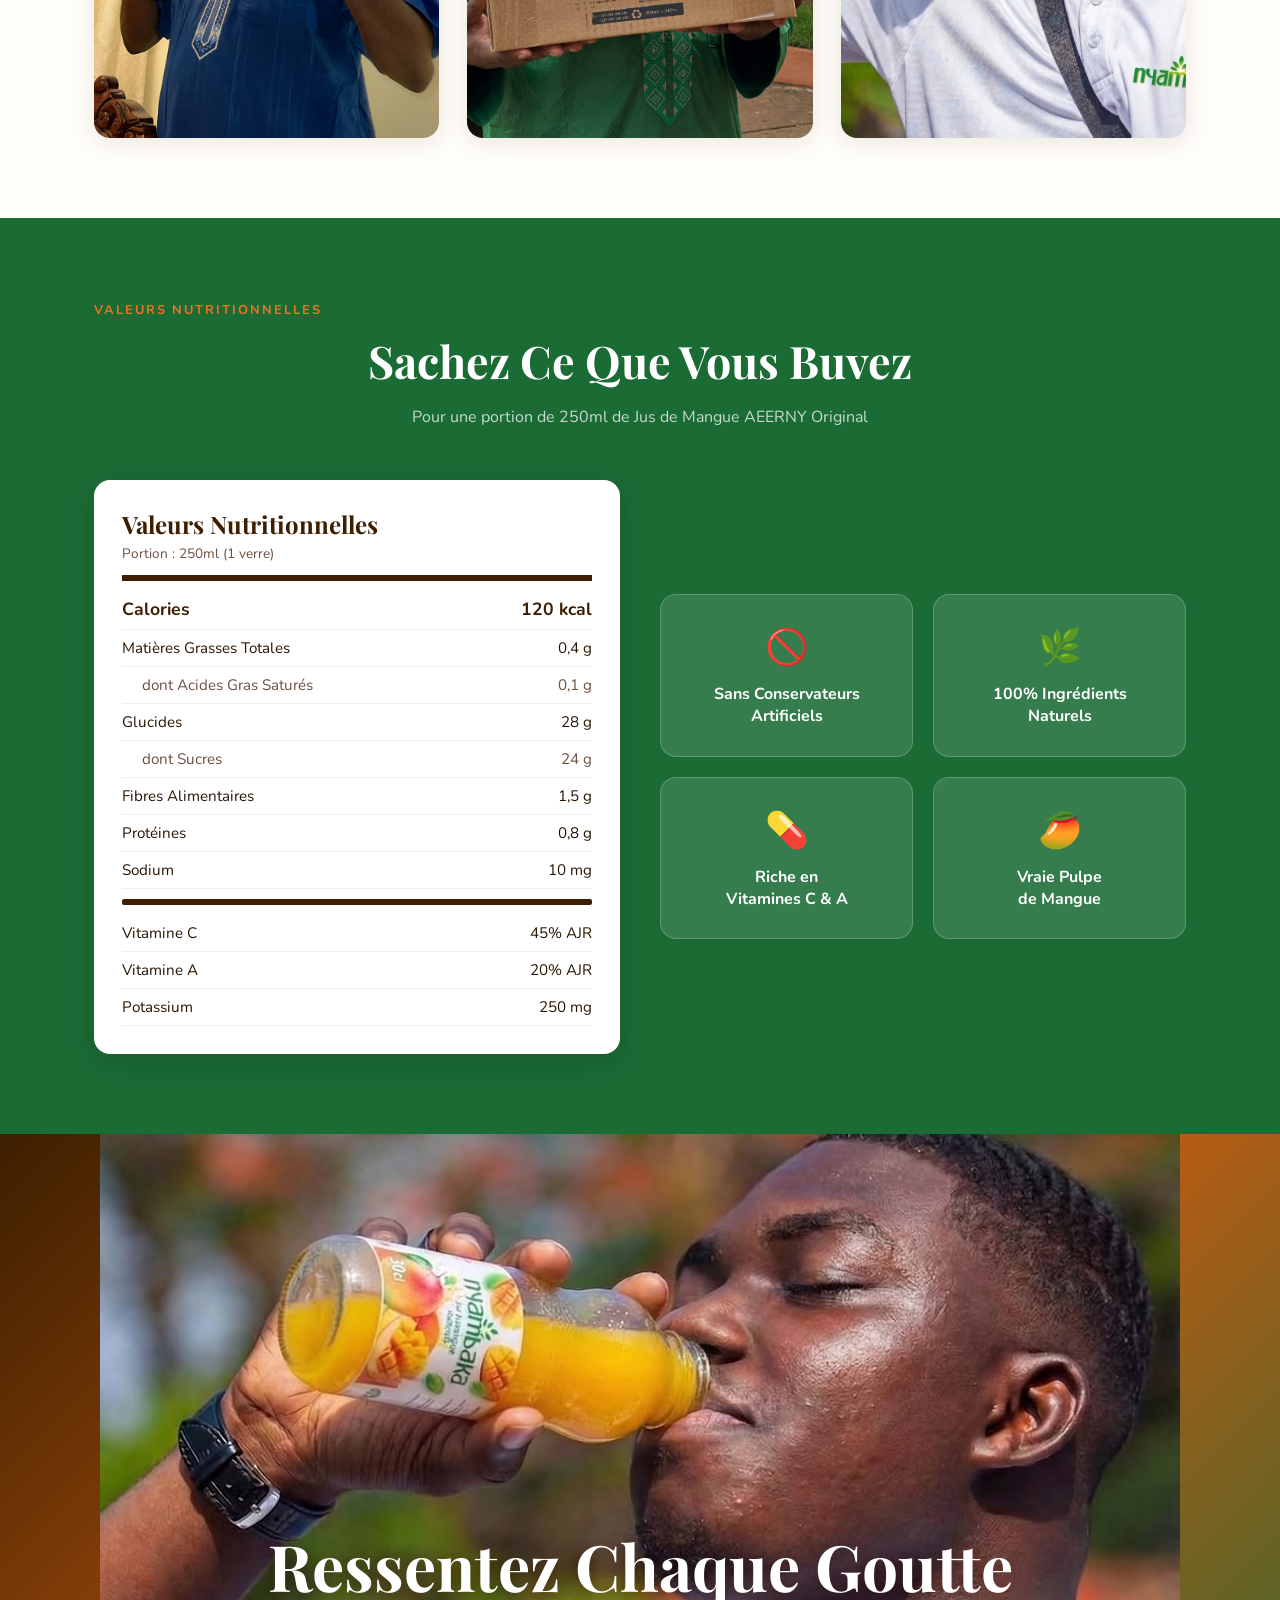
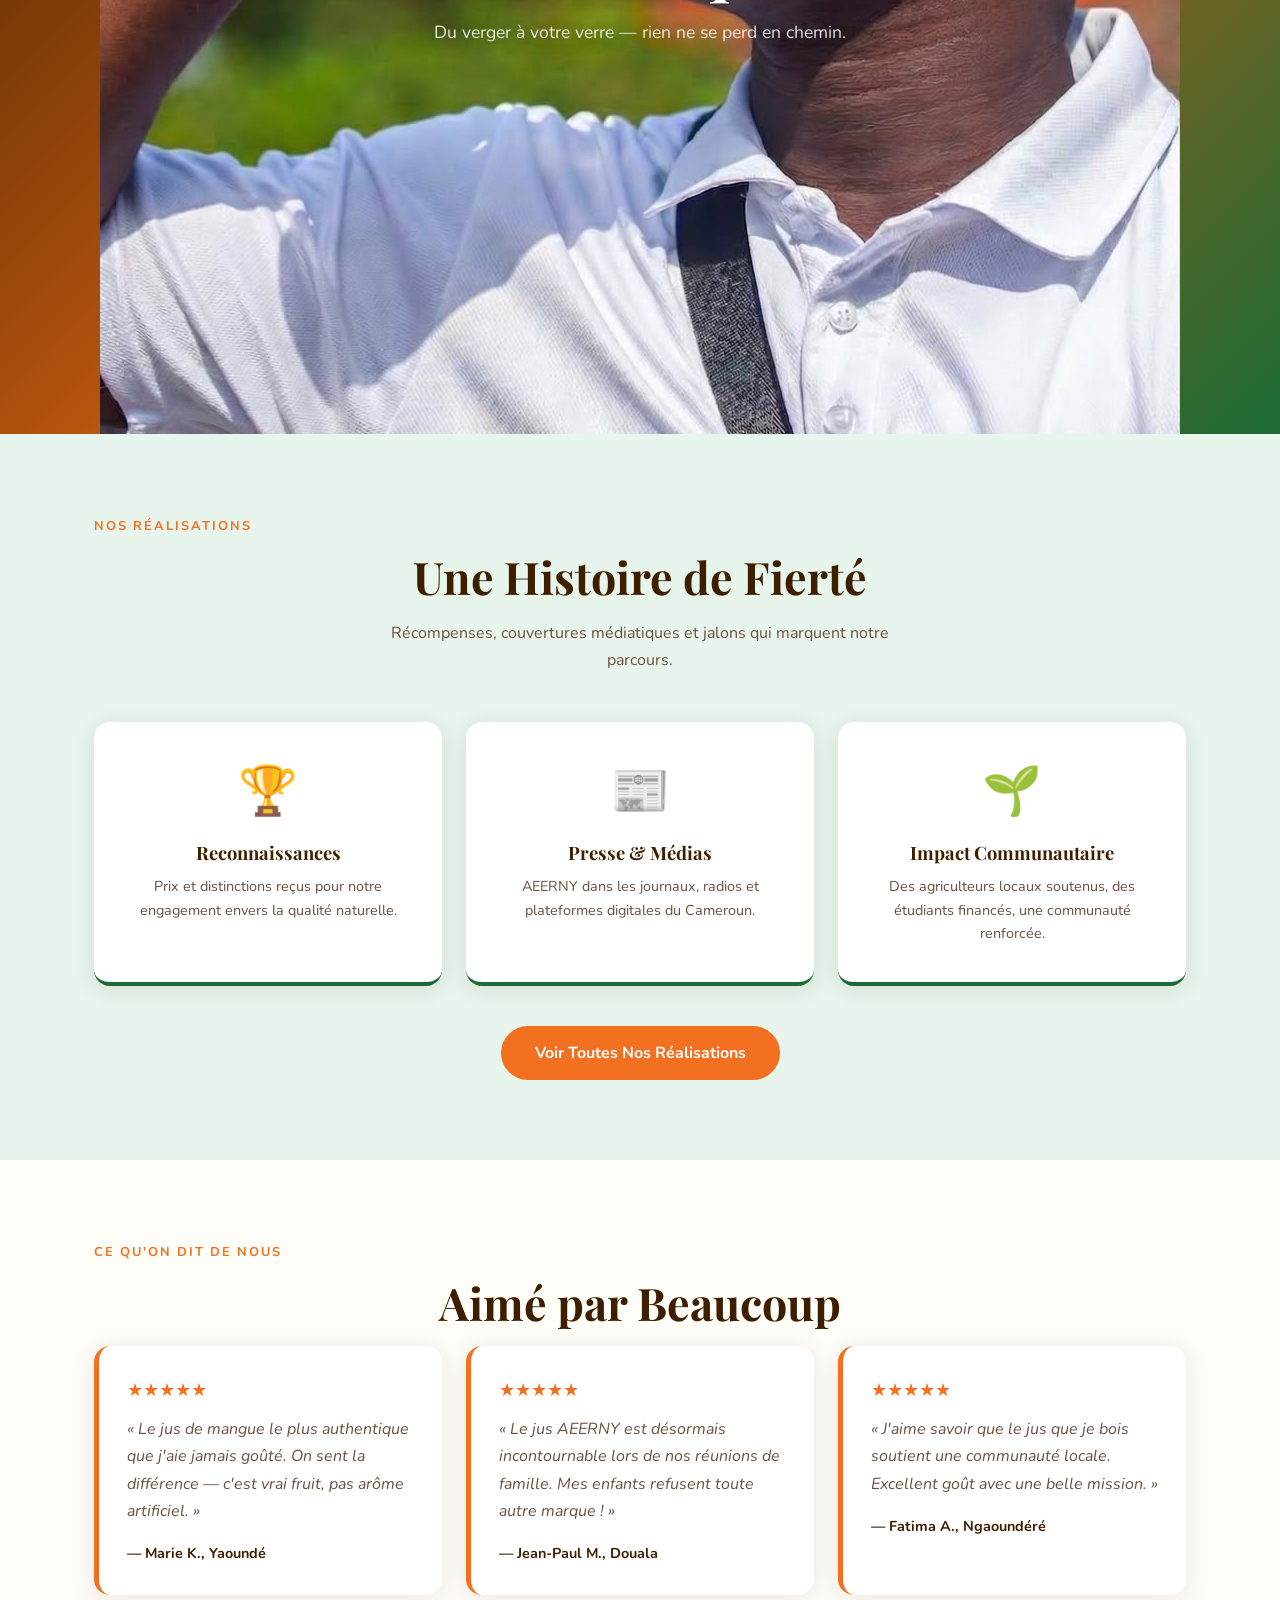
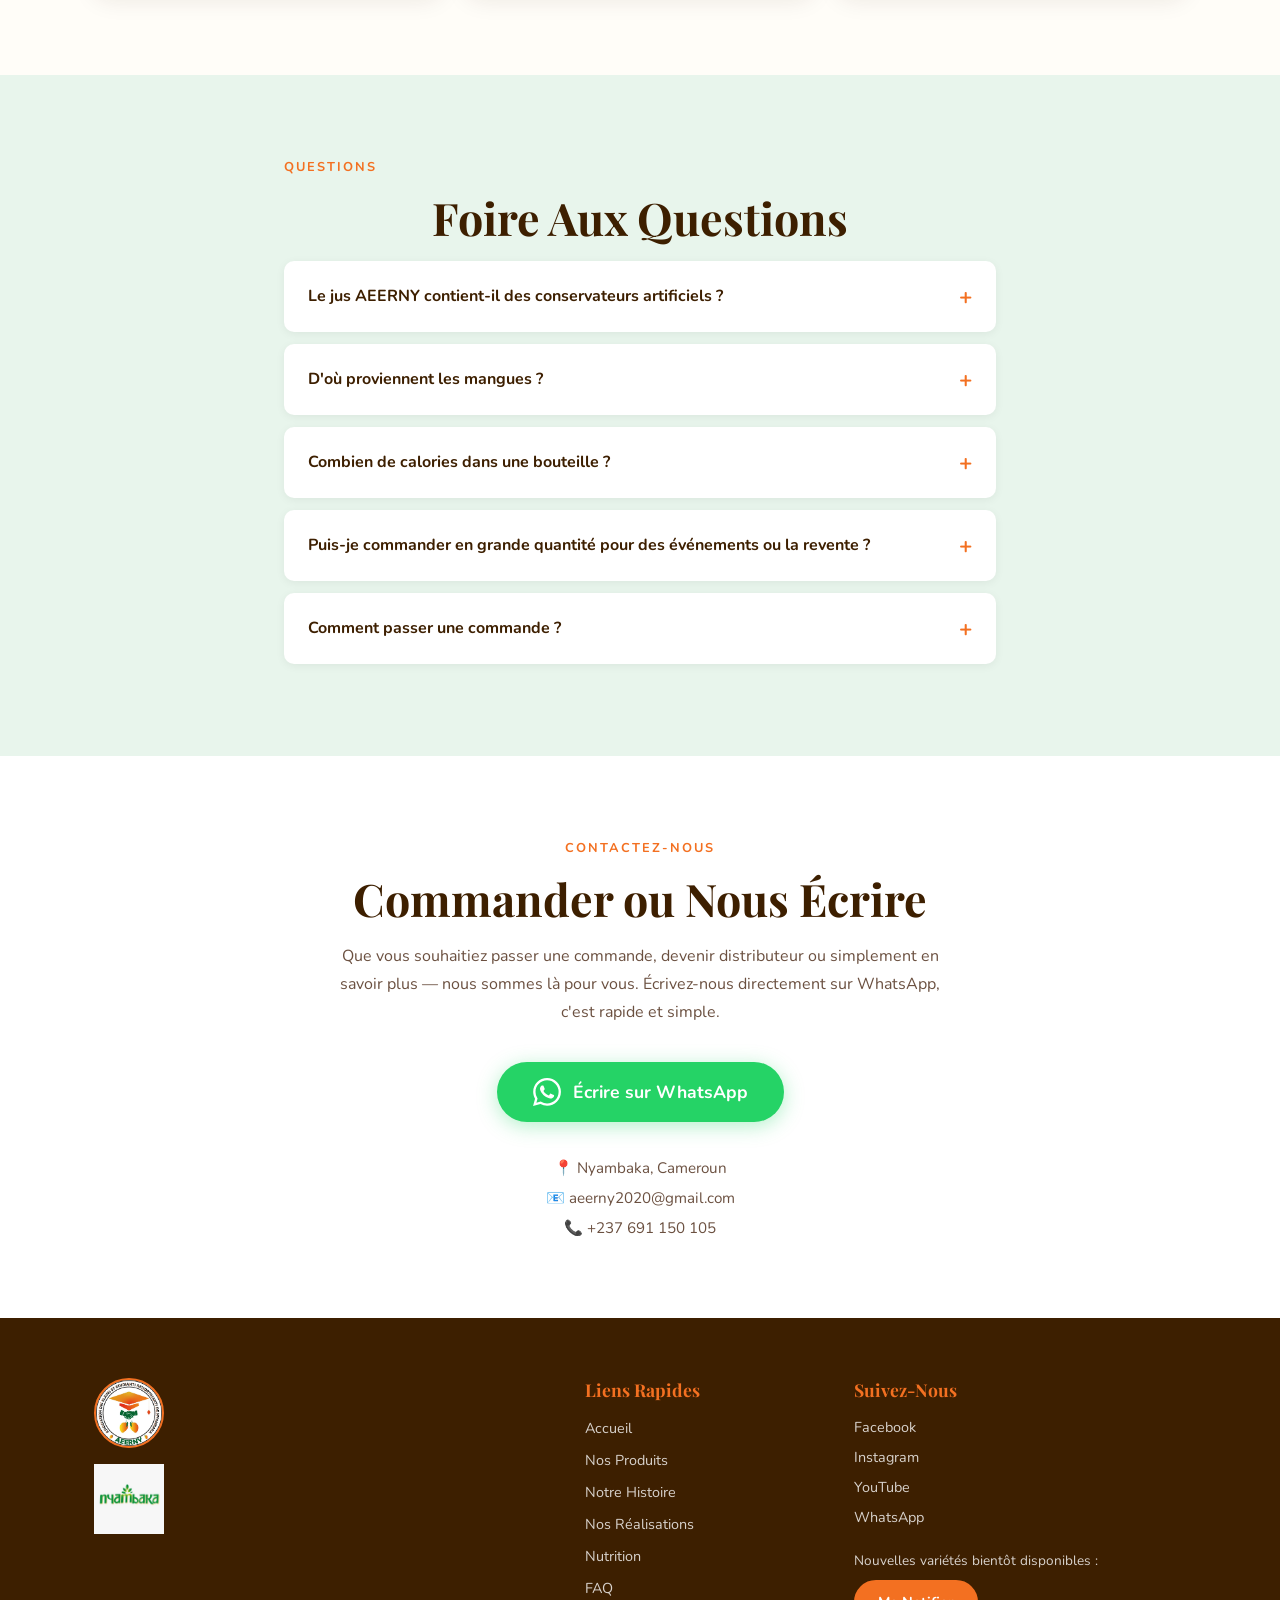
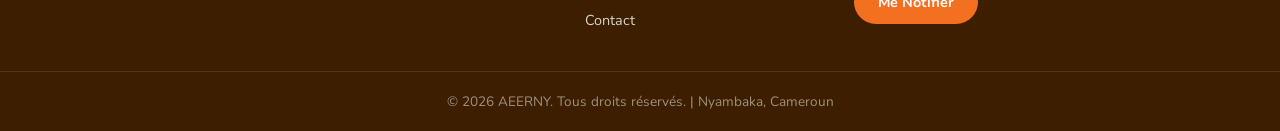
==== commit afafe1e6: "lets see" ====
--- a/index.html
+++ b/index.html
@@ -61,7 +61,7 @@
       <div class="hero-content">
         <span class="hero-tagline">100% Naturel · Sans Conservateurs</span>
         <h1>Savourez l'Âme<br/>de Nyambaka</h1>
-        <p>Jus de mangue pressé à froid, élaboré à partir des meilleures mangues cultivées au cœur de Nyambaka — débordant de saveur et riche en vitamines.</p>
+        <p>Des mangues naturellement mûries au cœur de Nyambaka — débordant de saveur et riche en vitamines.</p>
         <div class="hero-btns">
           <a href="#produits" class="btn-primary">Découvrir Notre Jus</a>
           <a href="histoires.html" class="btn-secondary">Notre Histoire</a>
@@ -260,7 +260,7 @@
           <p class="contact-intro">Que vous souhaitiez passer une commande, devenir distributeur ou simplement en savoir plus — nous sommes là pour vous. Écrivez-nous directement sur WhatsApp, c'est rapide et simple.</p>
 
           <a
-            href="https://wa.me/237691150105?text=Bonjour%20AEERNY%20%F0%9F%A5%AD%20Je%20suis%20int%C3%A9ress%C3%A9(e)%20par%20votre%20jus%20de%20mangue%20et%20j'aimerais%20avoir%20plus%20d'informations."
+            href="https://wa.me/237675036257?text=Bonjour%20AEERNY%20%F0%9F%A5%AD%20Je%20suis%20int%C3%A9ress%C3%A9(e)%20par%20votre%20jus%20de%20mangue%20et%20j'aimerais%20avoir%20plus%20d'informations."
             target="_blank"
             rel="noopener noreferrer"
             class="whatsapp-btn"
@@ -287,9 +287,9 @@
   <footer class="site-footer">
     <div class="footer-top">
       <div class="footer-brand">
-        <img src="ASSETS/AERNY LOGO.jpg" alt="Logo AEERNY" class="footer-logo" />
-        <p>Jus de mangue pur du cœur de Nyambaka. Ancré dans la communauté. Fait par la nature.</p>
-      </div>
+  <img src="ASSETS/AERNY LOGO.jpg" alt="Logo AEERNY" class="footer-logo" />
+  <img src="ASSETS/nyamabakalogo.jpeg" alt="Nyambaka" class="footer-nyambaka-logo" />
+</div>
       <div class="footer-links">
         <h4>Liens Rapides</h4>
         <ul>
--- a/sections.css
+++ b/sections.css
@@ -293,6 +293,14 @@
 }
 .footer-logo { width: 70px; height: 70px; border-radius: 50%; object-fit: cover; border: 2px solid var(--orange); margin-bottom: 16px; }
 .footer-brand p { font-size: 0.9rem; line-height: 1.7; max-width: 300px; }
+.footer-nyambaka-logo {
+  max-width: 70px;
+  width: 100%;
+  height: auto;
+  display: block;
+  margin-top: 12px;
+  object-fit: contain;
+}
 .footer-links h4,
 .footer-social h4 { color: var(--orange); font-family: var(--font-head); font-size: 1.1rem; margin-bottom: 16px; }
 .footer-links ul { display: flex; flex-direction: column; gap: 10px; }
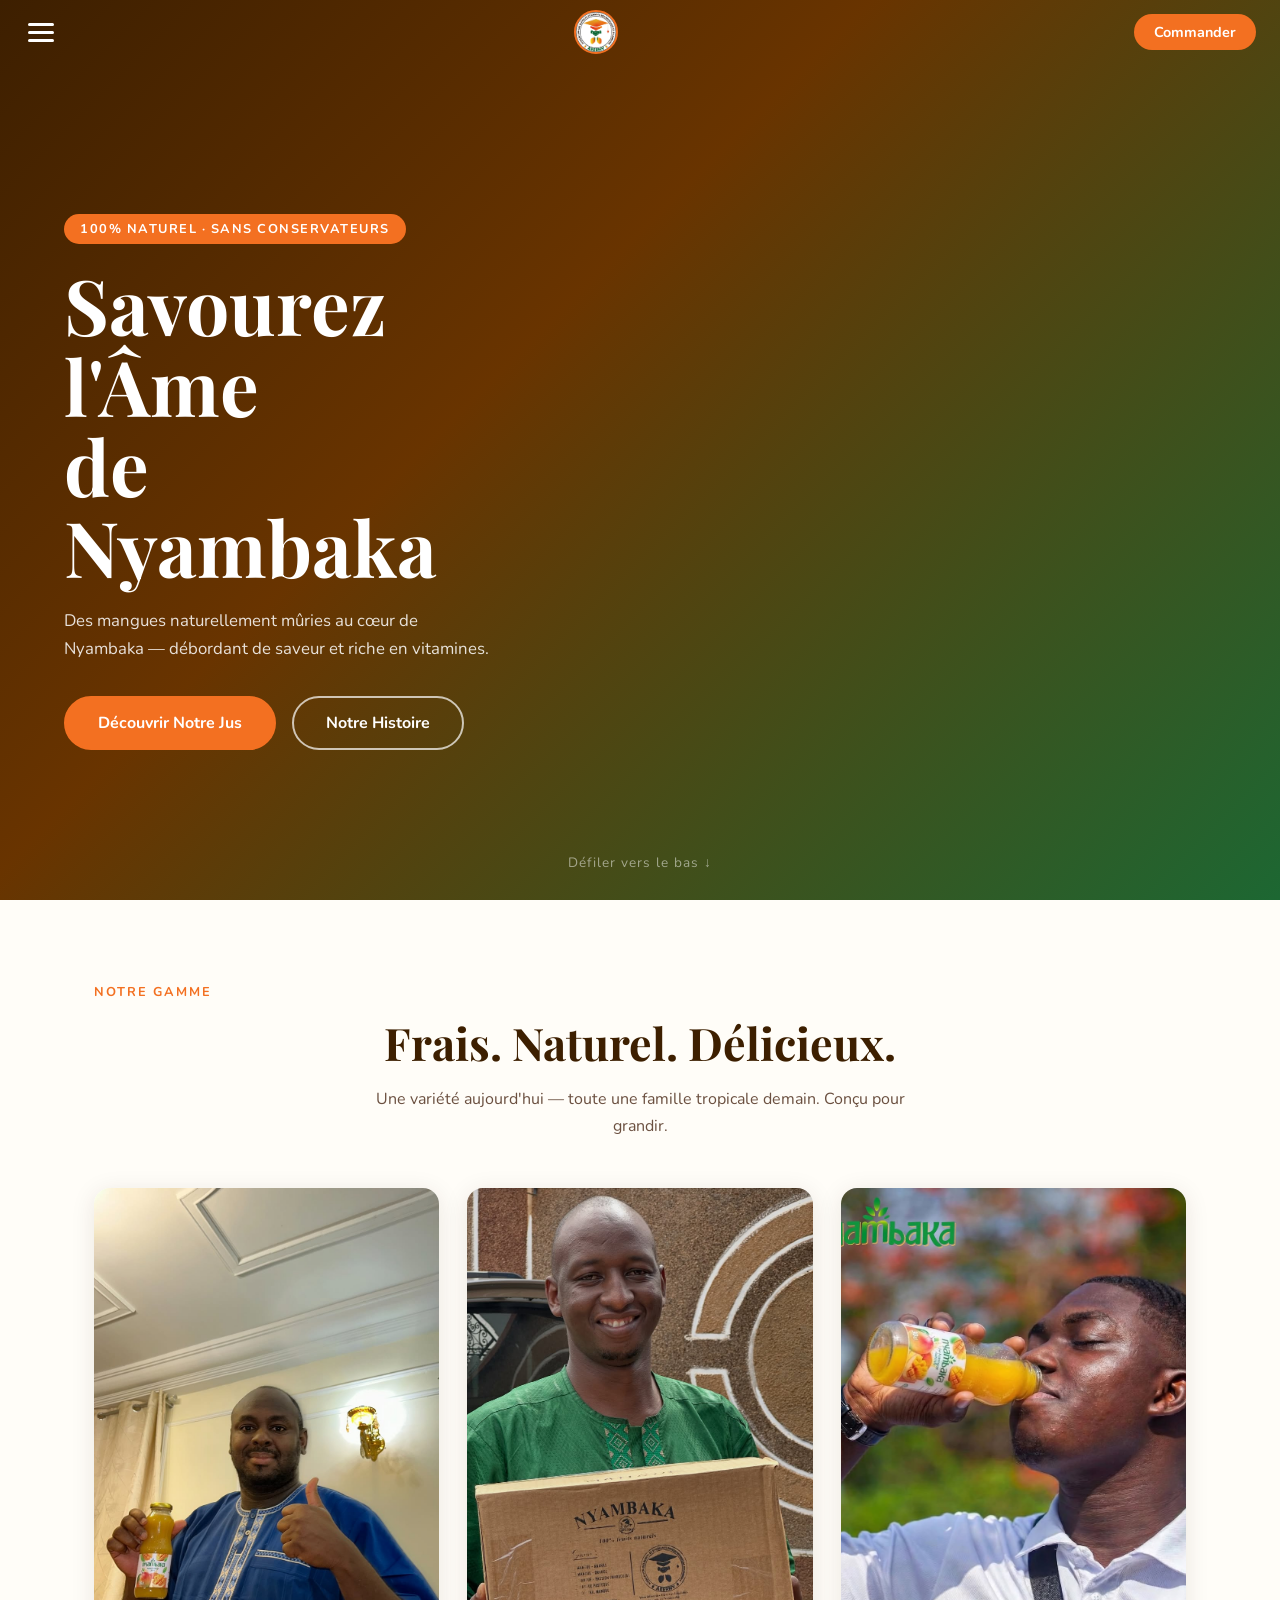
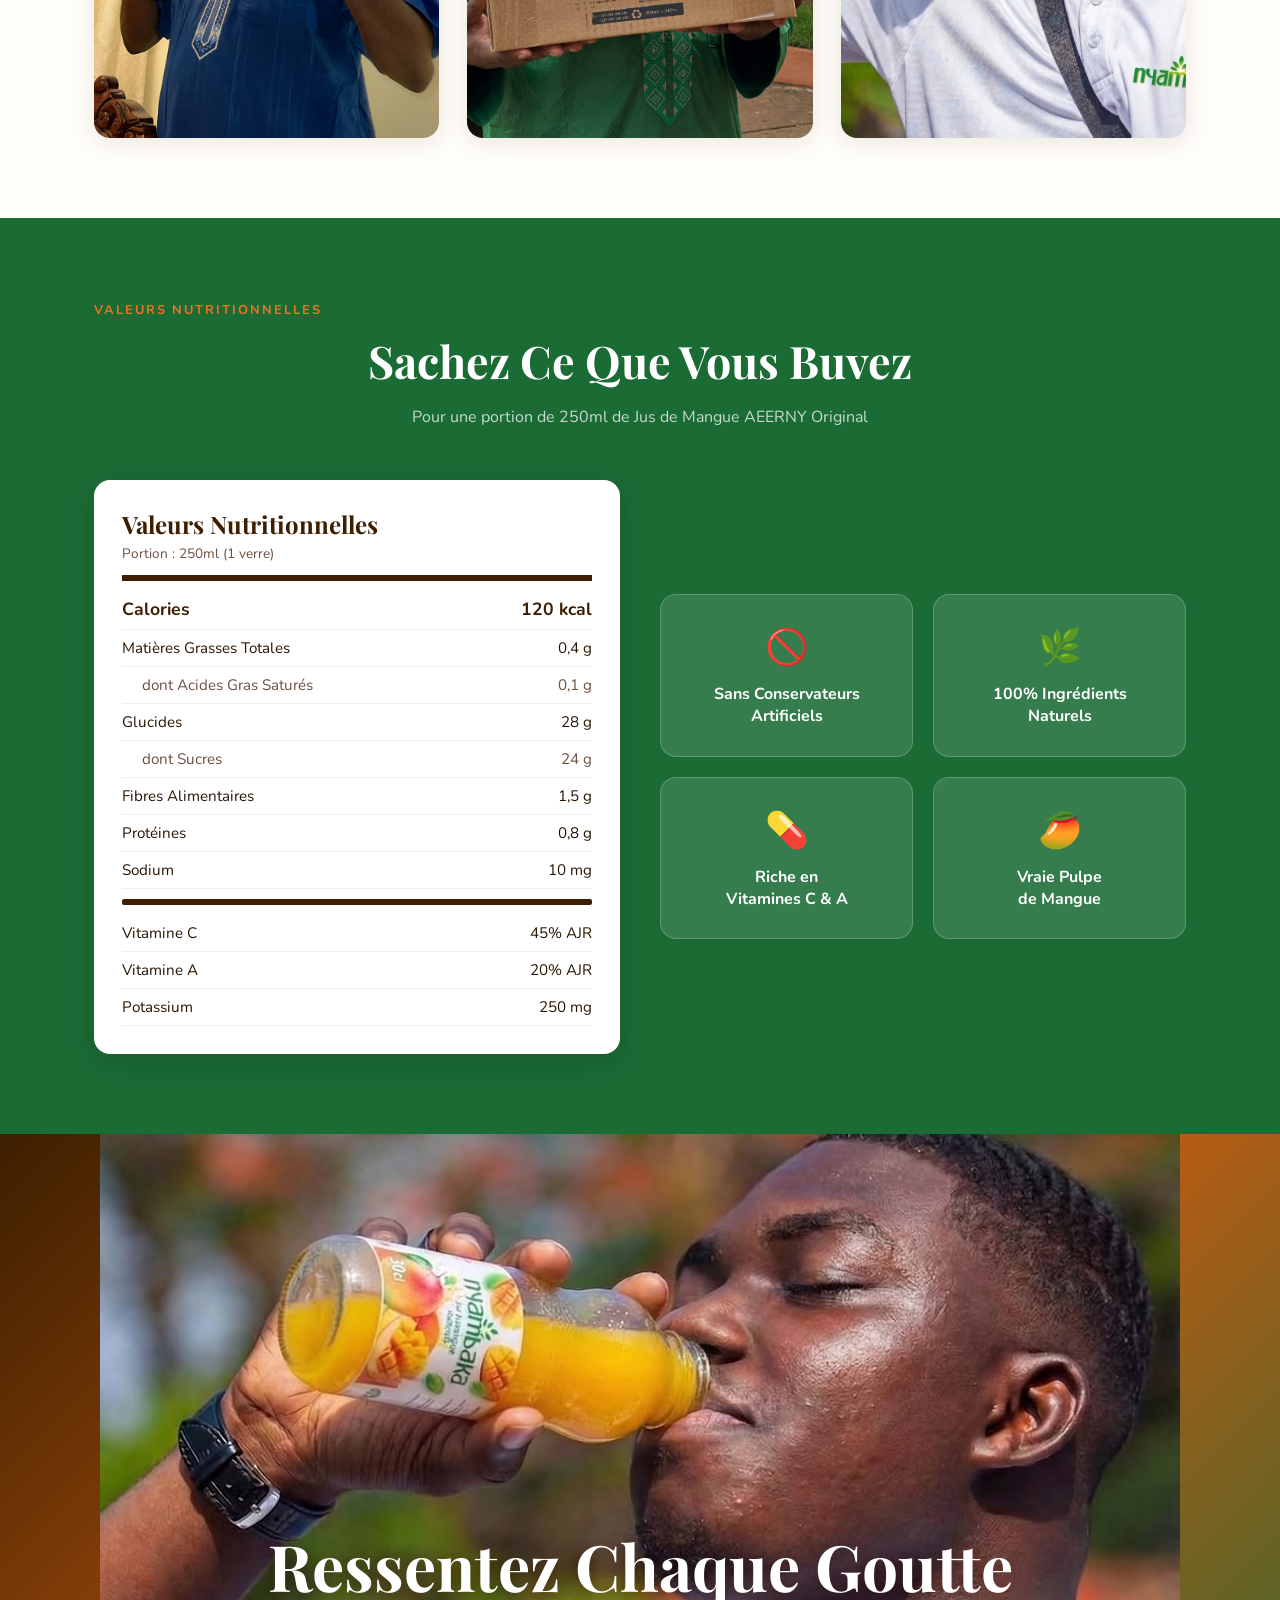
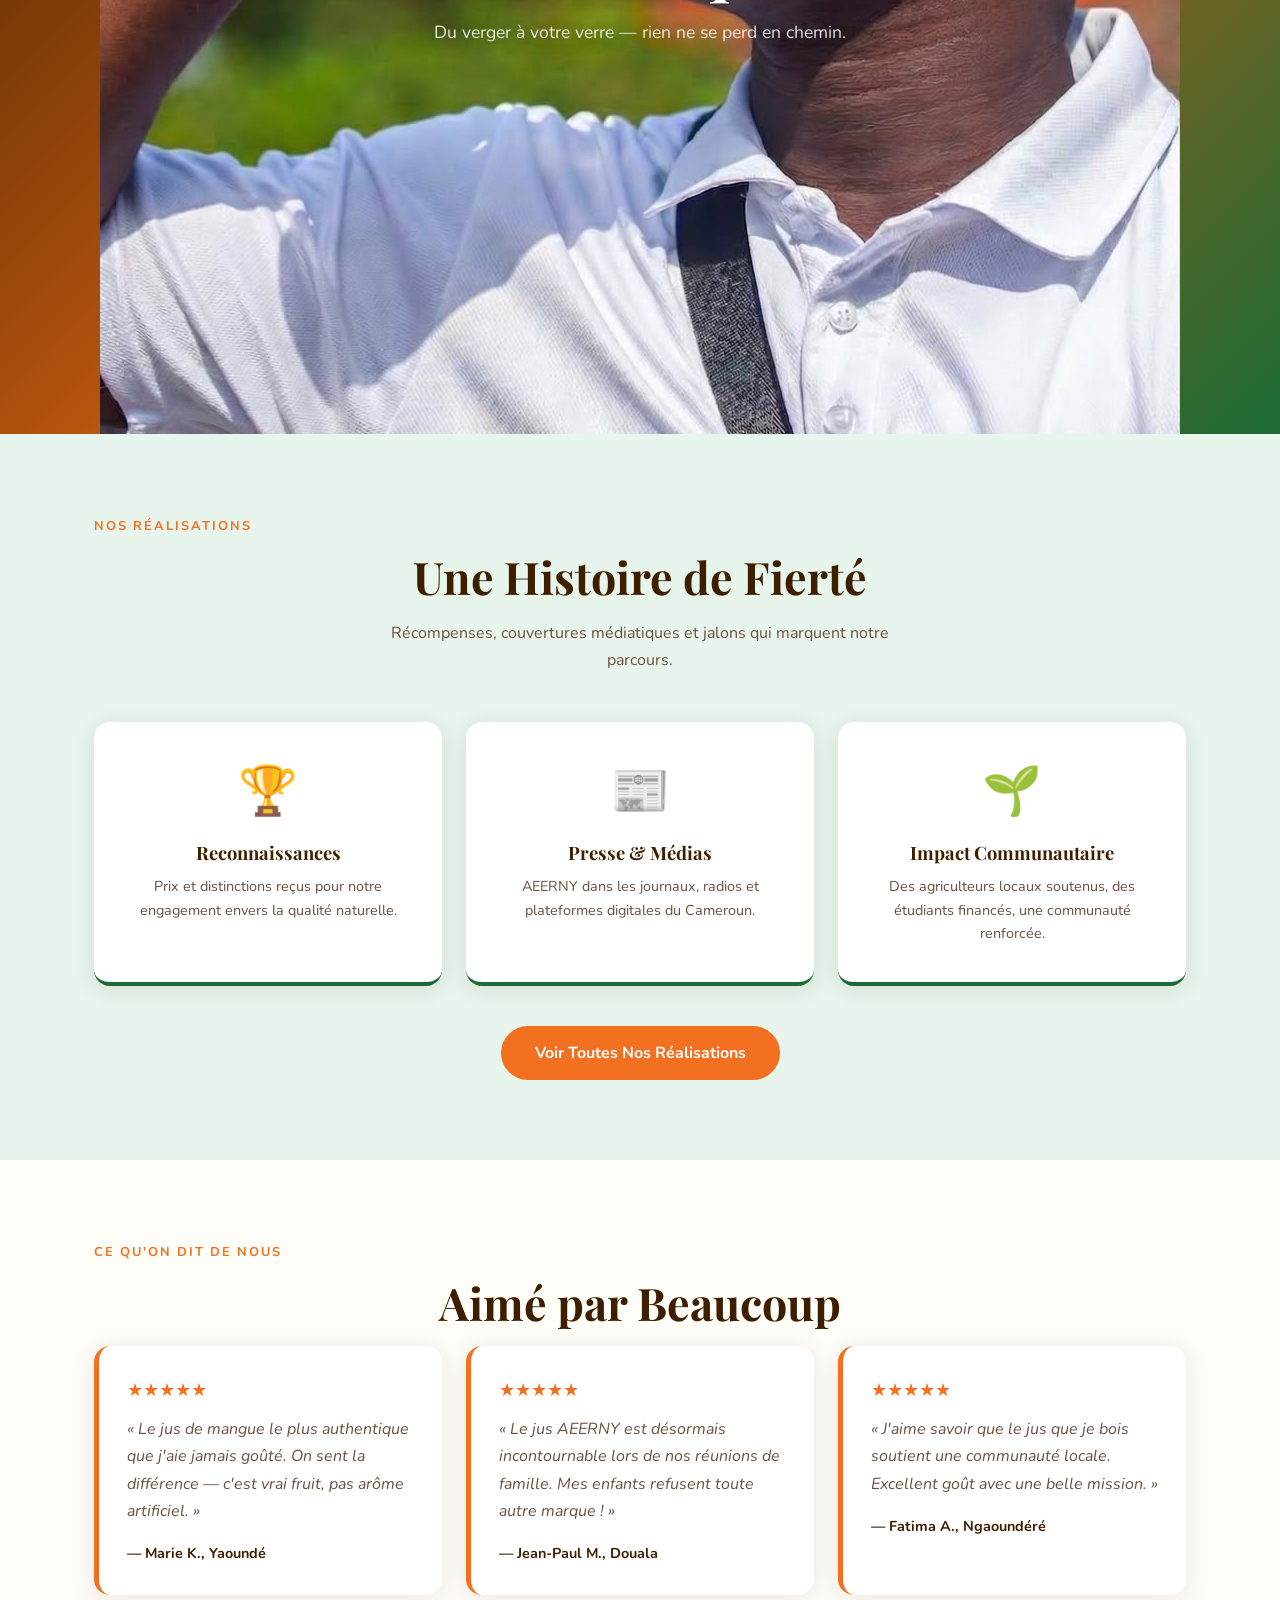
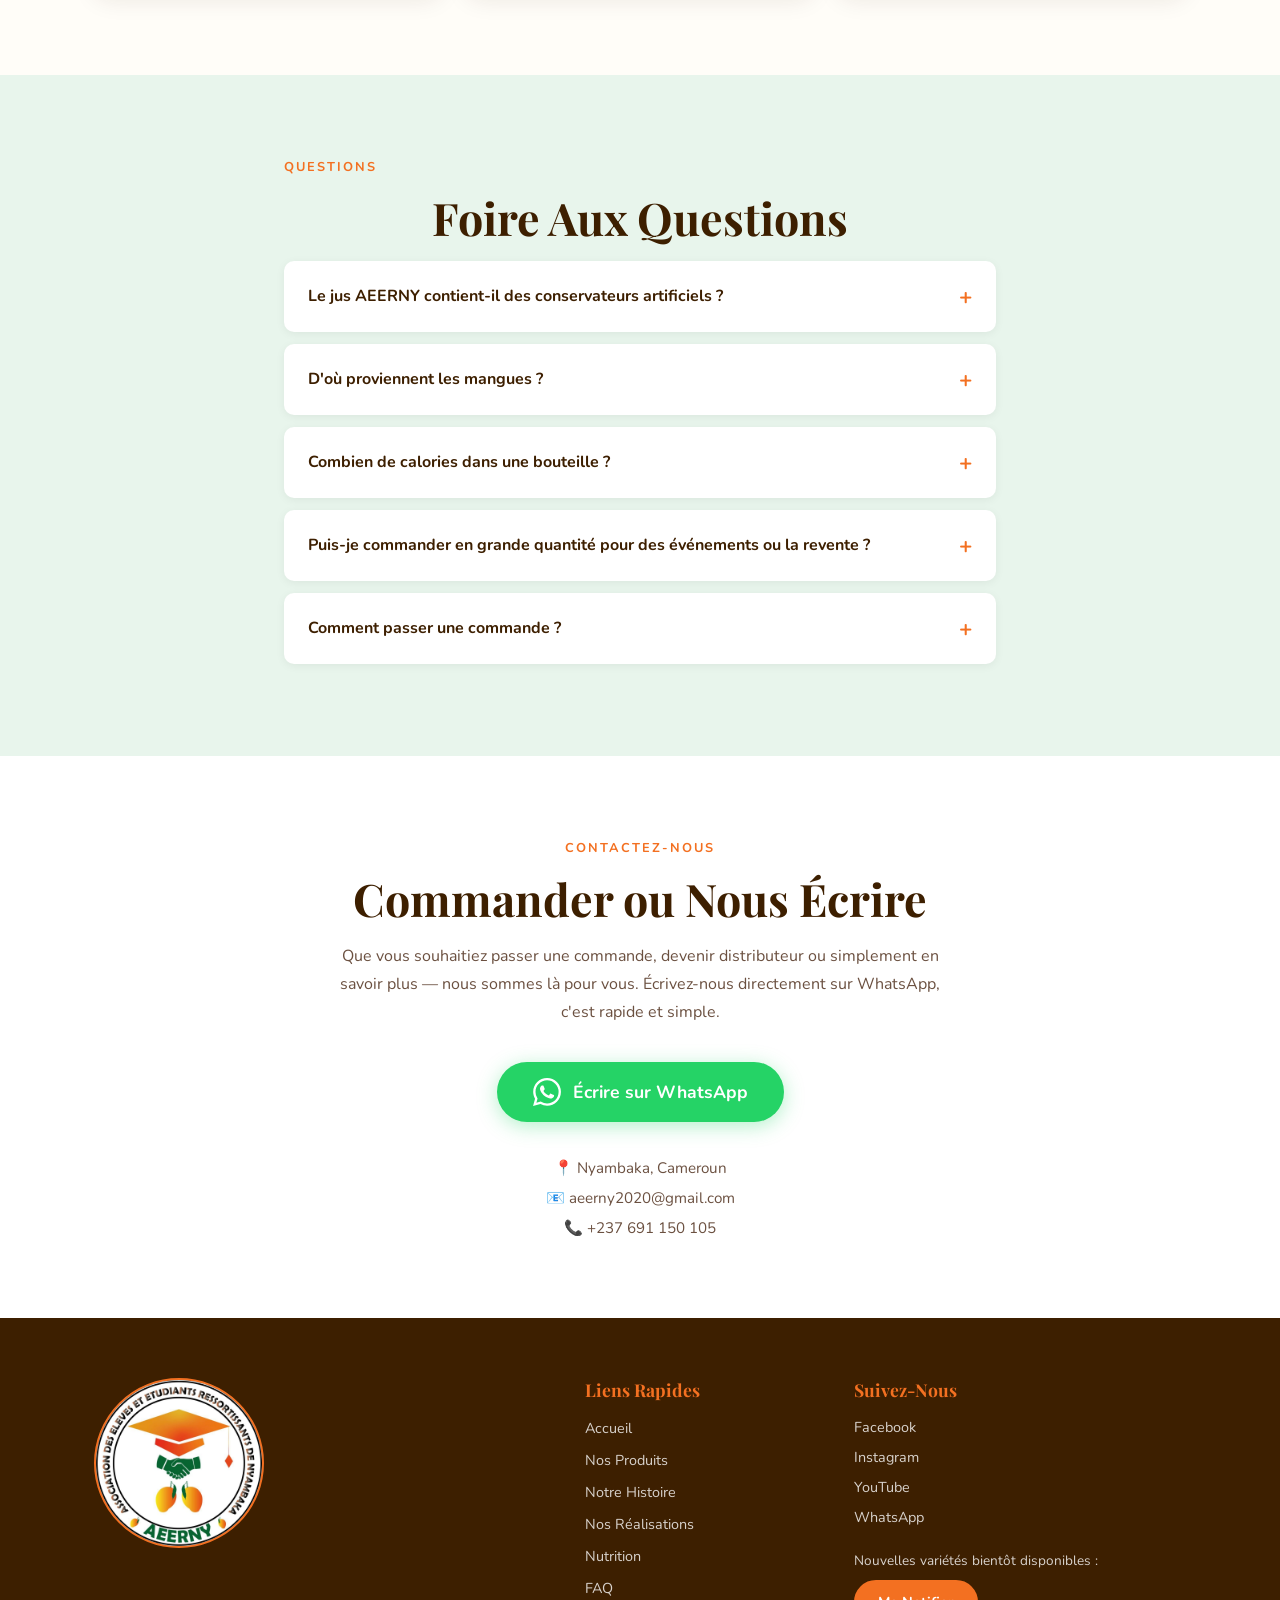
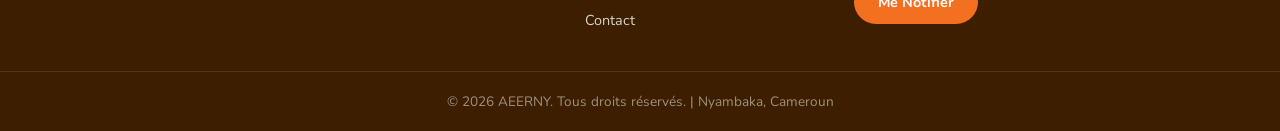
==== commit 2a65bcfe: "changes" ====
--- a/index.html
+++ b/index.html
@@ -1,6 +1,15 @@
 <!DOCTYPE html>
 <html lang="fr">
 <head>
+<!-- Google tag (gtag.js) -->
+<script async src="https://www.googletagmanager.com/gtag/js?id=G-2C4CYMBYQ4"></script>
+<script>
+  window.dataLayer = window.dataLayer || [];
+  function gtag(){dataLayer.push(arguments);}
+  gtag('js', new Date());
+
+  gtag('config', 'G-2C4CYMBYQ4');
+</script>
   <meta charset="UTF-8" />
   <meta name="viewport" content="width=device-width, initial-scale=1.0" />
   <title>AEERNY – Jus de Mangue Pur de Nyambaka</title>
@@ -10,14 +19,17 @@
   <meta property="og:title" content="AEERNY – Jus de Mangue Pur de Nyambaka" />
   <meta property="og:description" content="100% jus de mangue naturel. Riche en vitamines, sans conservateurs." />
   <meta property="og:type" content="website" />
-  <meta property="og:image" content="images/hero.jpg" />
+  <meta property="og:url" content="https://nyambaka.com/" />
+  <meta property="og:image" content="https://nyambaka.com/ASSETS/AERNY LOGO.jpg" />
   <meta name="robots" content="index, follow" />
-  <link rel="canonical" href="https://aeerny.com/" />
+  <link rel="canonical" href="https://nyambaka.com/" />
   <link rel="preconnect" href="https://fonts.googleapis.com" />
   <link href="https://fonts.googleapis.com/css2?family=Playfair+Display:wght@700;900&family=Nunito:wght@400;600;700&display=swap" rel="stylesheet" />
   <link rel="stylesheet" href="style.css" />
   <link rel="stylesheet" href="sidebar.css" />
   <link rel="stylesheet" href="sections.css" />
+
+  <link rel="icon" type="image/png" href="ASSETS/AERNY LOGO.jpg" />
 </head>
 <body>
 
@@ -288,7 +300,6 @@
     <div class="footer-top">
       <div class="footer-brand">
   <img src="ASSETS/AERNY LOGO.jpg" alt="Logo AEERNY" class="footer-logo" />
-  <img src="ASSETS/nyamabakalogo.jpeg" alt="Nyambaka" class="footer-nyambaka-logo" />
 </div>
       <div class="footer-links">
         <h4>Liens Rapides</h4>
--- a/sections.css
+++ b/sections.css
@@ -291,14 +291,14 @@
   max-width: 1140px;
   margin: 0 auto;
 }
-.footer-logo { width: 70px; height: 70px; border-radius: 50%; object-fit: cover; border: 2px solid var(--orange); margin-bottom: 16px; }
+.footer-logo { width: 170px; height: 170px; border-radius: 90%; object-fit: cover; border: 2px solid var(--orange); margin-bottom: 16px; }
 .footer-brand p { font-size: 0.9rem; line-height: 1.7; max-width: 300px; }
 .footer-nyambaka-logo {
-  max-width: 70px;
+  max-width: 100px;
   width: 100%;
   height: auto;
   display: block;
-  margin-top: 12px;
+  margin-top: 10px;
   object-fit: contain;
 }
 .footer-links h4,
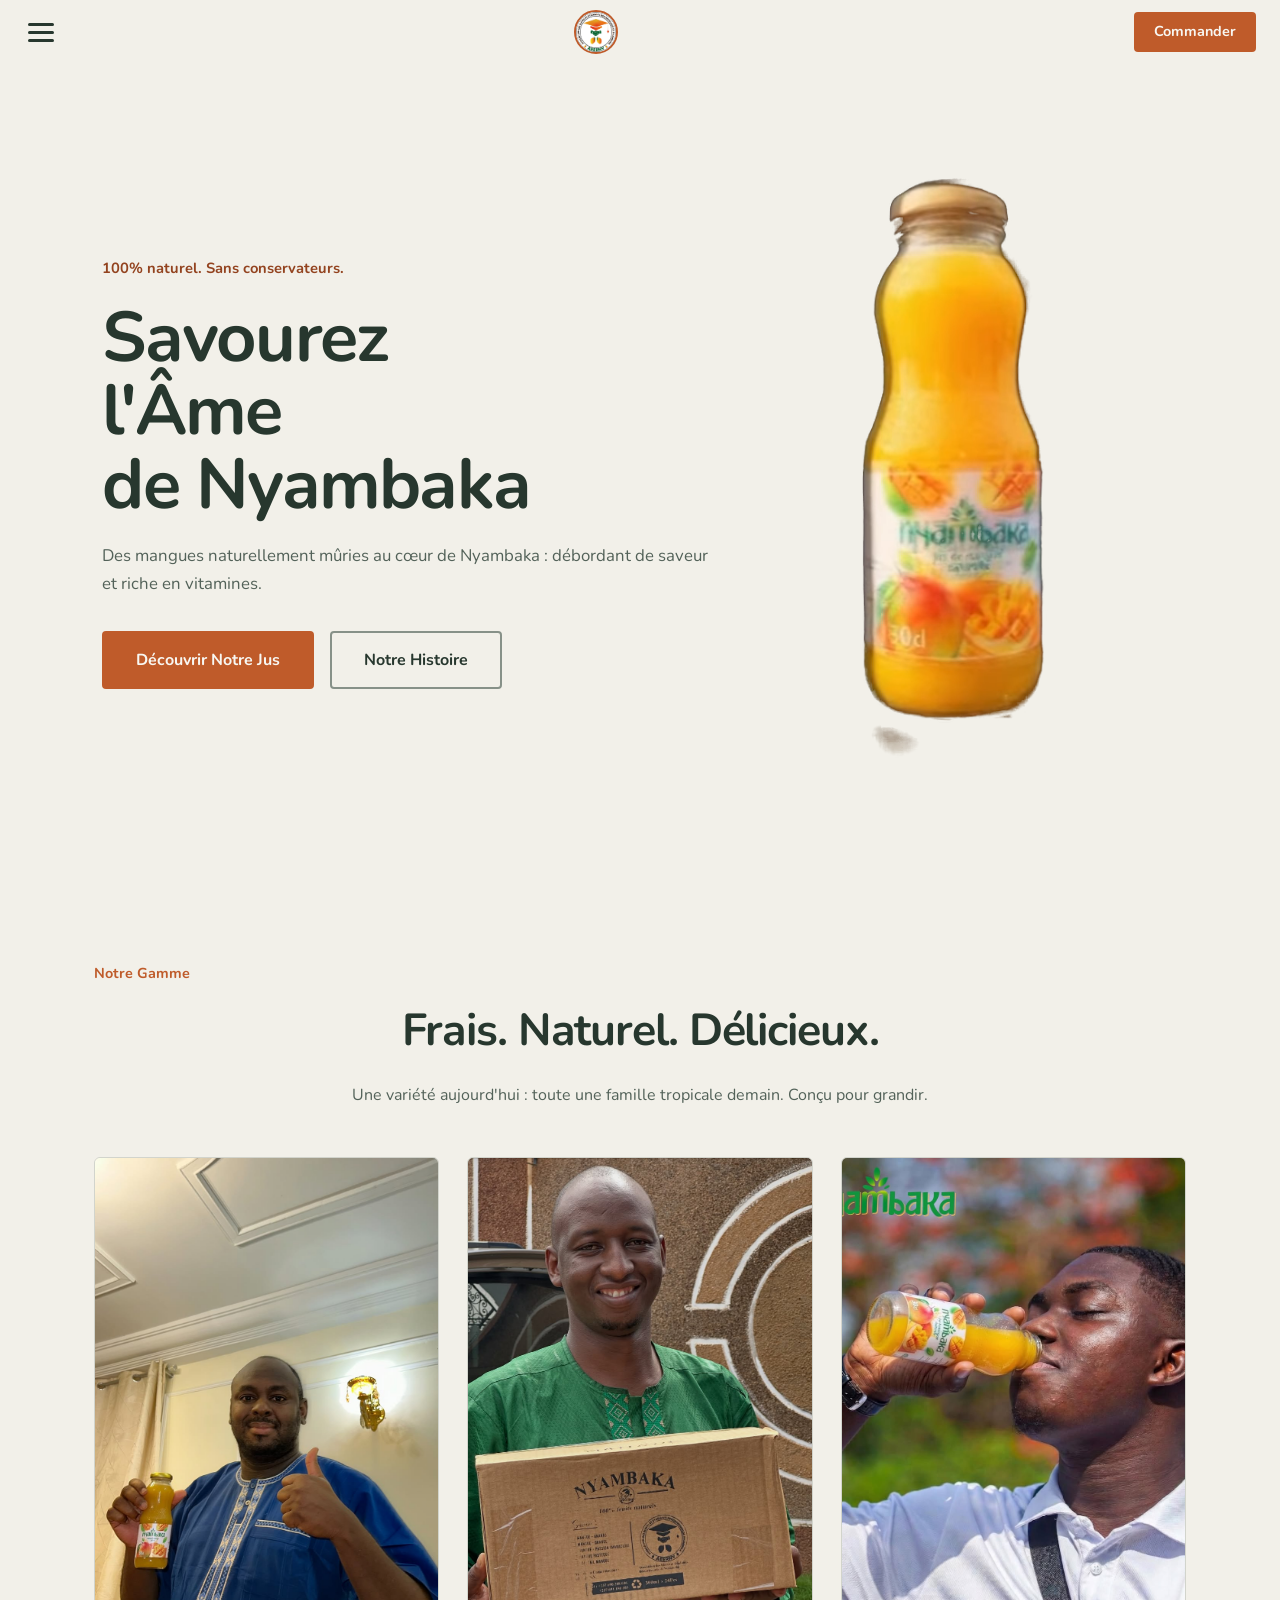
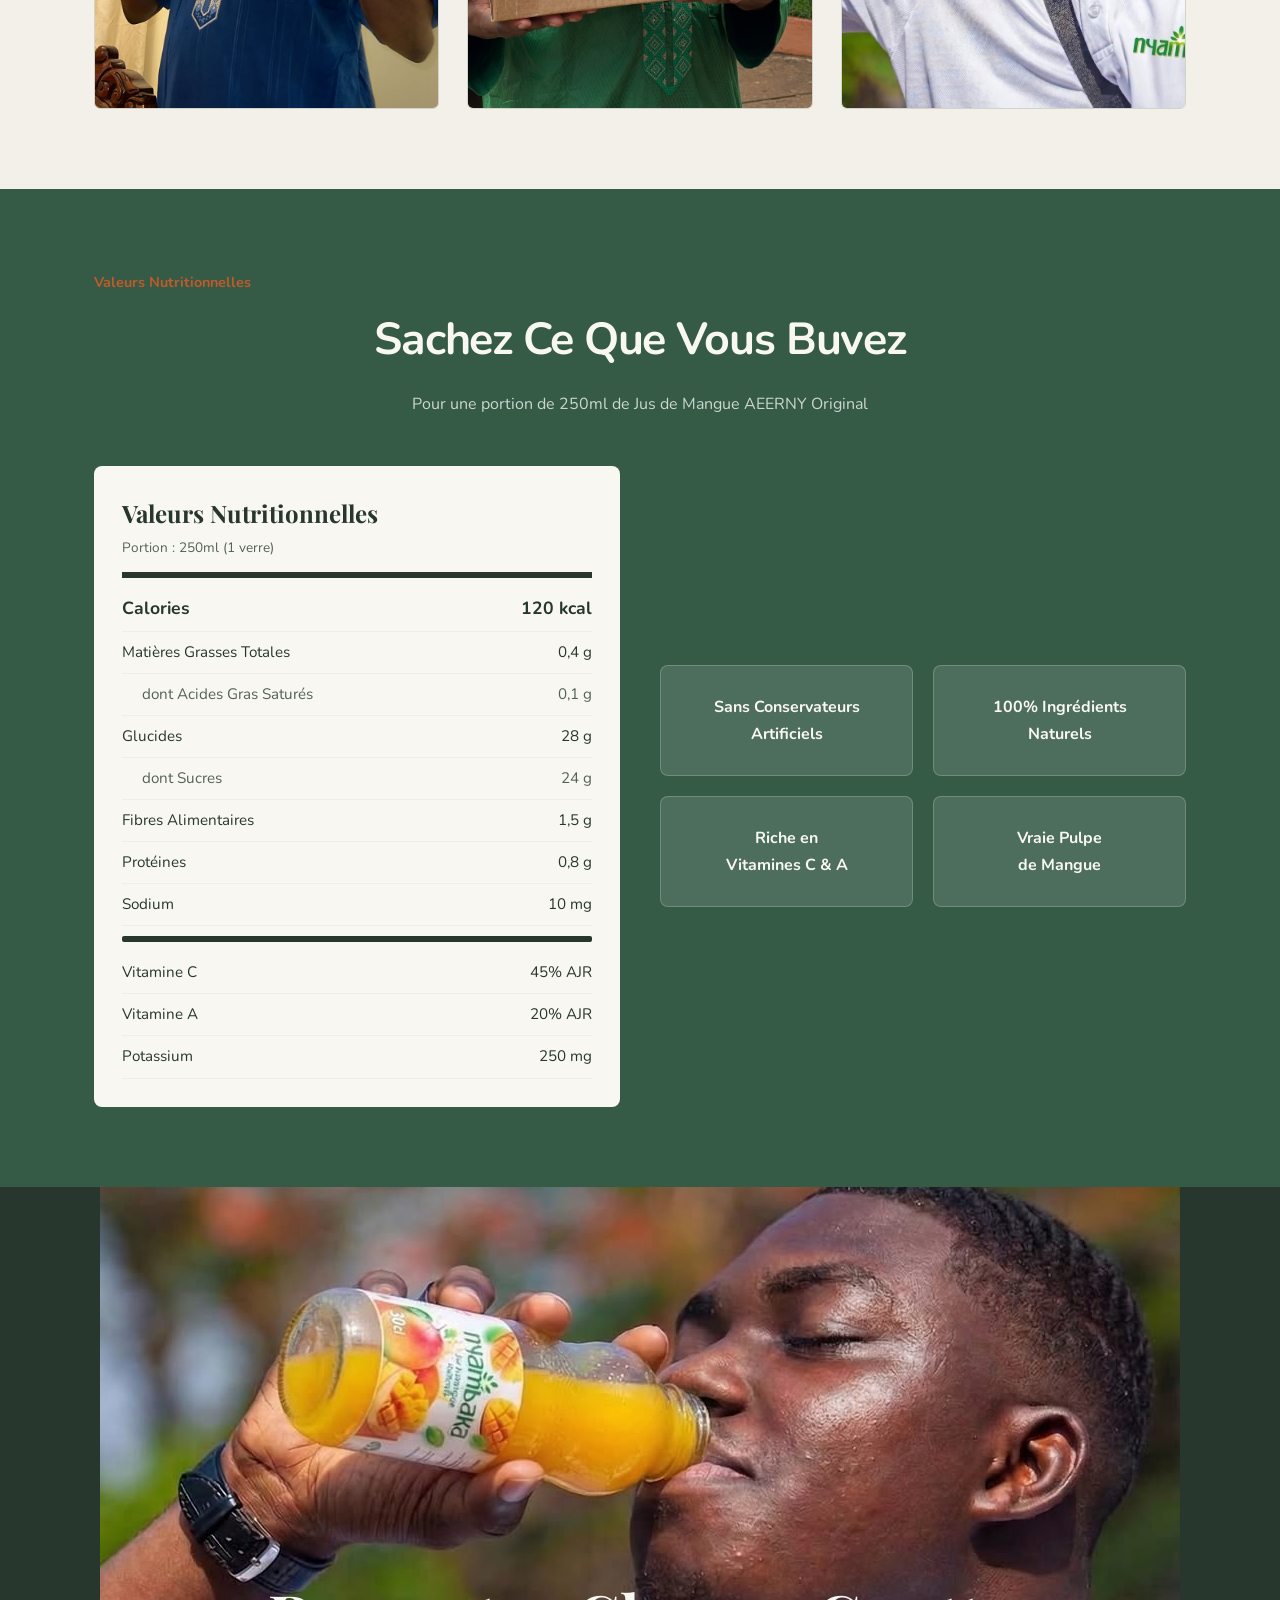
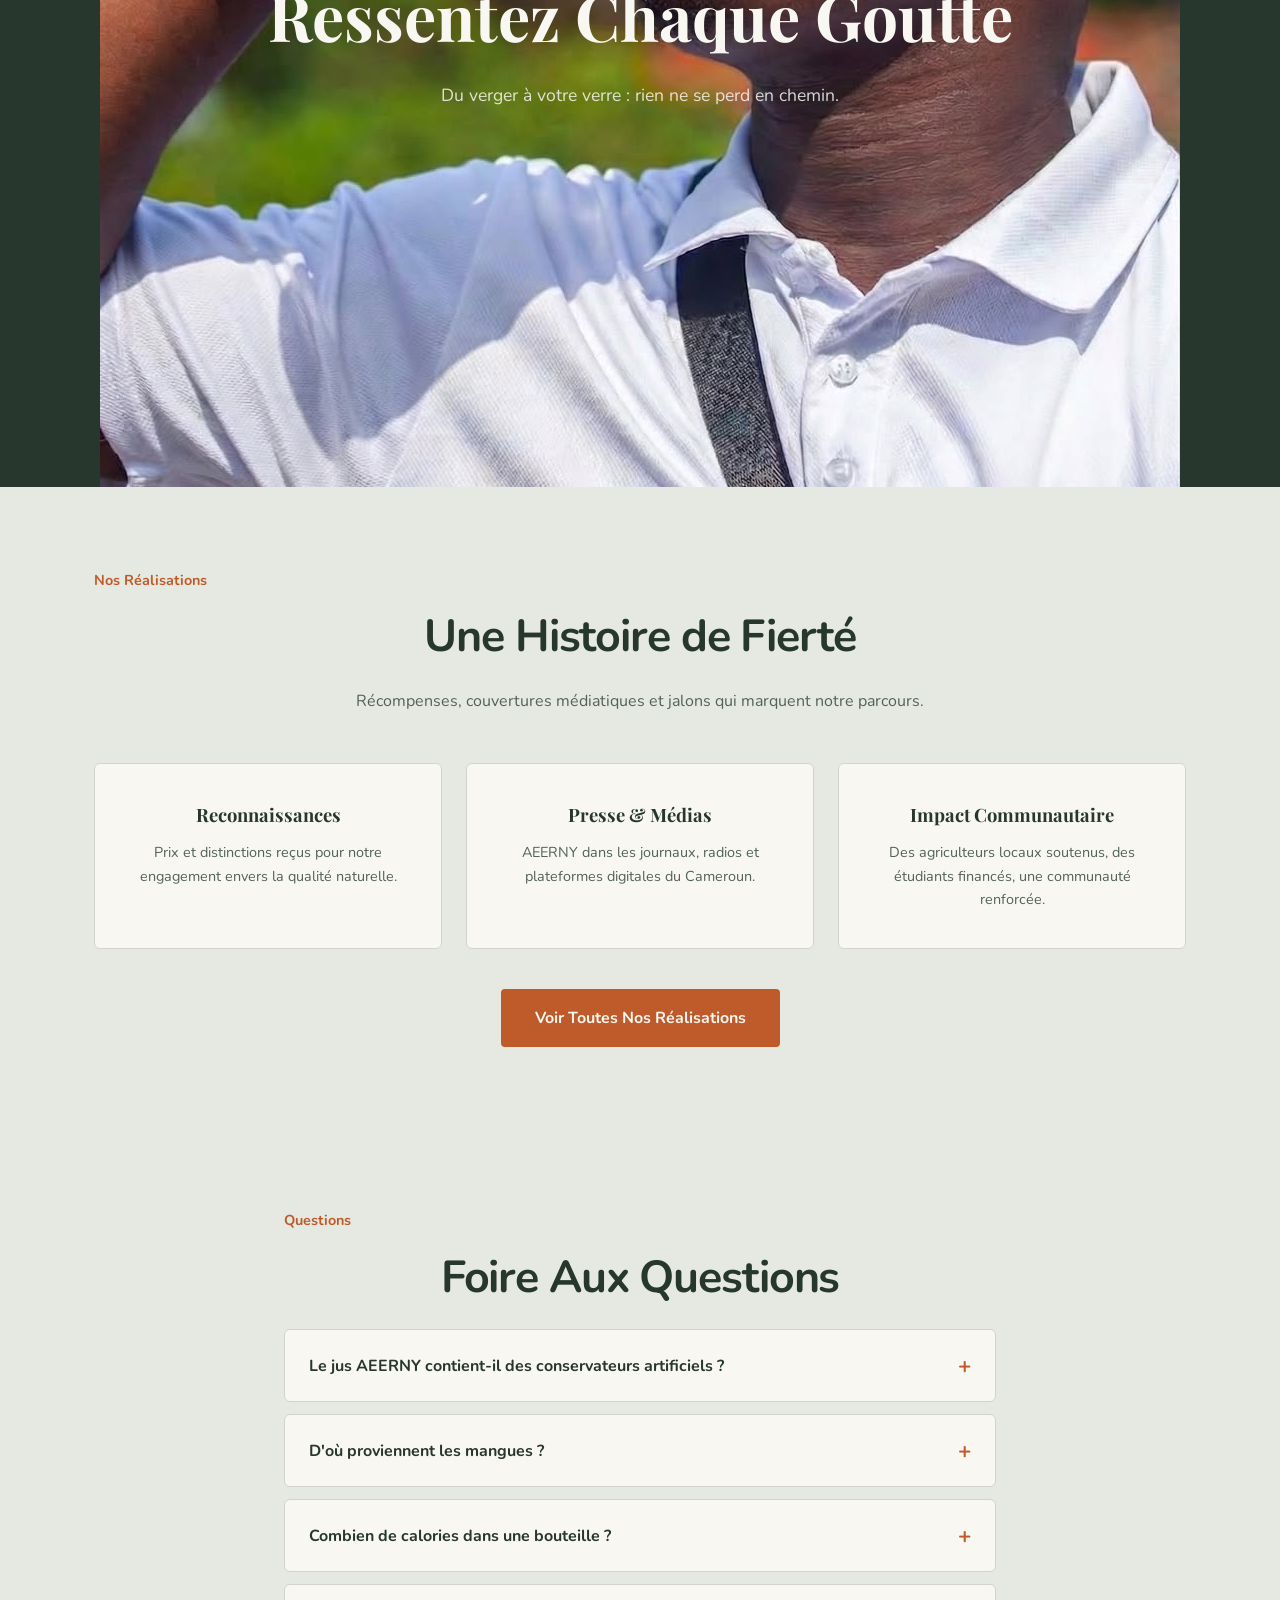
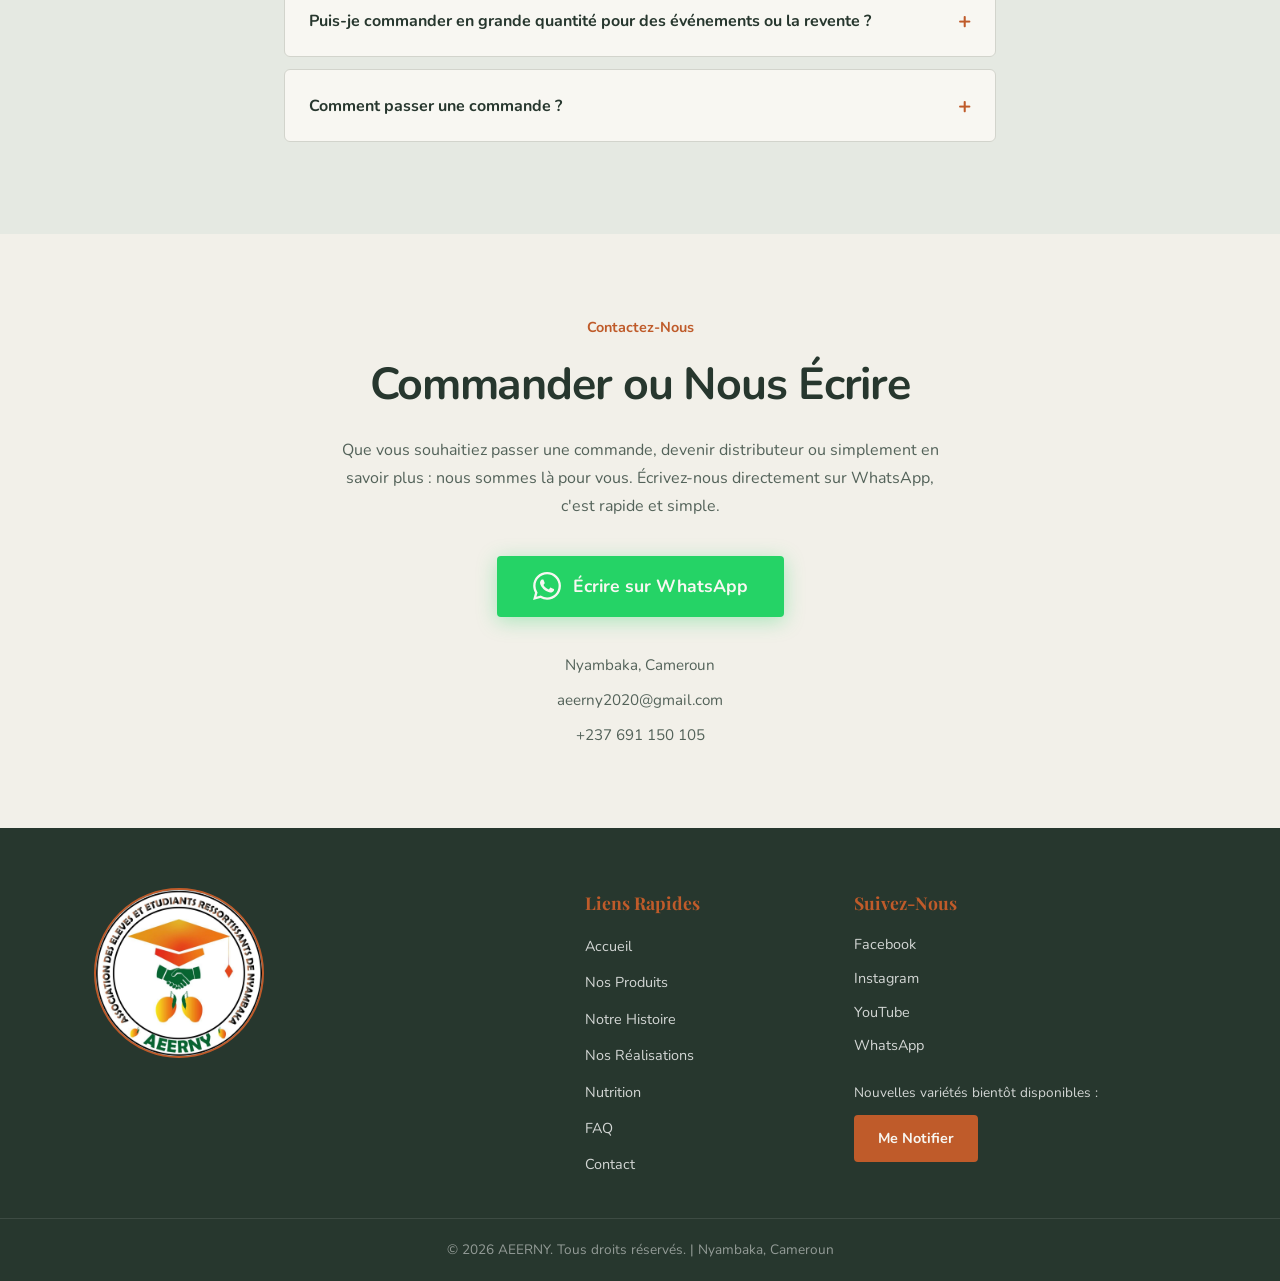
==== commit ec7e3cd8: "hfbhsdjk" ====
--- a/index.html
+++ b/index.html
@@ -12,11 +12,11 @@
 </script>
   <meta charset="UTF-8" />
   <meta name="viewport" content="width=device-width, initial-scale=1.0" />
-  <title>AEERNY – Jus de Mangue Pur de Nyambaka</title>
+  <title>AEERNY, Jus de Mangue Pur de Nyambaka</title>
   <meta name="description" content="AEERNY vous apporte 100% de jus de mangue naturel du cœur de Nyambaka. Sans conservateurs artificiels. Pur, rafraîchissant, riche en vitamines." />
   <meta name="keywords" content="jus de mangue, AEERNY, Nyambaka, jus naturel, boisson fruitée, mangue pure" />
   <meta name="author" content="AEERNY" />
-  <meta property="og:title" content="AEERNY – Jus de Mangue Pur de Nyambaka" />
+  <meta property="og:title" content="AEERNY, Jus de Mangue Pur de Nyambaka" />
   <meta property="og:description" content="100% jus de mangue naturel. Riche en vitamines, sans conservateurs." />
   <meta property="og:type" content="website" />
   <meta property="og:url" content="https://nyambaka.com/" />
@@ -47,7 +47,7 @@
       <li><a href="#produits">Nos Produits</a></li>
       <li><a href="histoires.html">Notre Histoire</a></li>
       <li><a href="realisation.html">Nos Réalisations</a></li>
-      <li><a href="#temoignages">Témoignages</a></li>
+      
       <li><a href="#faq">FAQ</a></li>
       <li><a href="#contact">Contact</a></li>
     </ul>
@@ -69,22 +69,21 @@
 
     <!-- HERO SECTION -->
     <section class="hero" id="hero">
-      <div class="hero-bg"></div>
       <div class="hero-content">
-        <span class="hero-tagline">100% Naturel · Sans Conservateurs</span>
+        <span class="hero-tagline">100% naturel. Sans conservateurs.</span>
         <h1>Savourez l'Âme<br/>de Nyambaka</h1>
-        <p>Des mangues naturellement mûries au cœur de Nyambaka — débordant de saveur et riche en vitamines.</p>
+        <p>Des mangues naturellement mûries au cœur de Nyambaka : débordant de saveur et riche en vitamines.</p>
         <div class="hero-btns">
           <a href="#produits" class="btn-primary">Découvrir Notre Jus</a>
           <a href="histoires.html" class="btn-secondary">Notre Histoire</a>
         </div>
       </div>
       <div class="hero-image">
-        <video autoplay loop muted playsinline>
+        <video loop muted playsinline preload="metadata" aria-label="Bouteille de jus de mangue AEERNY">
+          <source src="ASSETS/aeerny-loop-transparent.webm" type="video/webm">
           <source src="ASSETS/AEERNY VIDEO.mp4" type="video/mp4">
         </video>
       </div>
-      <div class="hero-scroll-hint">Défiler vers le bas ↓</div>
     </section>
 
     <!-- PRODUCTS SECTION -->
@@ -92,7 +91,7 @@
       <div class="container">
         <span class="section-label">Notre Gamme</span>
         <h2 class="section-title">Frais. Naturel. Délicieux.</h2>
-        <p class="section-sub">Une variété aujourd'hui — toute une famille tropicale demain. Conçu pour grandir.</p>
+        <p class="section-sub">Une variété aujourd'hui : toute une famille tropicale demain. Conçu pour grandir.</p>
         <div class="products-grid products-grid--single">
 
           
@@ -113,7 +112,7 @@
           <!-- SLOT IMAGE 3 -->
           <article class="product-card product-card--image-slot">
             <div class="product-img-wrap product-img-wrap--tall">
-              <img src="ASSETS/aerrny.jpg" alt="AEERNY – La récolte" />
+              <img src="ASSETS/aerrny.jpg" alt="AEERNY, La récolte" />
             </div>
           </article>
 
@@ -148,19 +147,19 @@
           </div>
           <div class="nutrition-highlights">
             <div class="highlight-card">
-              <div class="highlight-icon">🚫</div>
+              <div class="highlight-icon"></div>
               <strong>Sans Conservateurs<br/>Artificiels</strong>
             </div>
             <div class="highlight-card">
-              <div class="highlight-icon">🌿</div>
+              <div class="highlight-icon"></div>
               <strong>100% Ingrédients<br/>Naturels</strong>
             </div>
             <div class="highlight-card">
-              <div class="highlight-icon">💊</div>
+              <div class="highlight-icon"></div>
               <strong>Riche en<br/>Vitamines C & A</strong>
             </div>
             <div class="highlight-card">
-              <div class="highlight-icon">🥭</div>
+              <div class="highlight-icon"></div>
               <strong>Vraie Pulpe<br/>de Mangue</strong>
             </div>
           </div>
@@ -172,7 +171,7 @@
     <section class="video-section" id="video-pause">
       <div class="video-text-overlay">
         <h2>Ressentez Chaque Goutte</h2>
-        <p>Du verger à votre verre — rien ne se perd en chemin.</p>
+        <p>Du verger à votre verre : rien ne se perd en chemin.</p>
       </div>
       <div class="video-fallback" id="videoFallback">
         <div class="video-fallback-inner"><img src="ASSETS/aerrny.jpg" alt=""></div>
@@ -187,17 +186,17 @@
         <p class="section-sub">Récompenses, couvertures médiatiques et jalons qui marquent notre parcours.</p>
         <div class="achievements-preview-grid">
           <div class="achievement-preview-card">
-            <div class="achievement-preview-icon"> 🏆</div>
+            <div class="achievement-preview-icon"> </div>
             <strong>Reconnaissances</strong>
             <p>Prix et distinctions reçus pour notre engagement envers la qualité naturelle.</p>
           </div>
           <div class="achievement-preview-card">
-            <div class="achievement-preview-icon">📰</div>
+            <div class="achievement-preview-icon"></div>
             <strong>Presse & Médias</strong>
             <p>AEERNY dans les journaux, radios et plateformes digitales du Cameroun.</p>
           </div>
           <div class="achievement-preview-card">
-            <div class="achievement-preview-icon">🌱</div>
+            <div class="achievement-preview-icon"></div>
             <strong>Impact Communautaire</strong>
             <p>Des agriculteurs locaux soutenus, des étudiants financés, une communauté renforcée.</p>
           </div>
@@ -207,32 +206,6 @@
         </div>
       </div>
     </section>
-
-    <!-- TÉMOIGNAGES -->
-    <section class="section testimonials-section" id="temoignages">
-      <div class="container">
-        <span class="section-label">Ce Qu'on Dit de Nous</span>
-        <h2 class="section-title">Aimé par Beaucoup</h2>
-        <div class="testimonials-grid">
-          <div class="testimonial-card">
-            <div class="stars">★★★★★</div>
-            <p>« Le jus de mangue le plus authentique que j'aie jamais goûté. On sent la différence — c'est vrai fruit, pas arôme artificiel. »</p>
-            <div class="testimonial-author">— Marie K., Yaoundé</div>
-          </div>
-          <div class="testimonial-card">
-            <div class="stars">★★★★★</div>
-            <p>« Le jus AEERNY est désormais incontournable lors de nos réunions de famille. Mes enfants refusent toute autre marque ! »</p>
-            <div class="testimonial-author">— Jean-Paul M., Douala</div>
-          </div>
-          <div class="testimonial-card">
-            <div class="stars">★★★★★</div>
-            <p>« J'aime savoir que le jus que je bois soutient une communauté locale. Excellent goût avec une belle mission. »</p>
-            <div class="testimonial-author">— Fatima A., Ngaoundéré</div>
-          </div>
-        </div>
-      </div>
-    </section>
-
     <!-- FAQ -->
     <section class="section faq-section" id="faq">
       <div class="container faq-container">
@@ -269,7 +242,7 @@
         <div class="contact-centered">
           <span class="section-label">Contactez-Nous</span>
           <h2 class="section-title">Commander ou Nous Écrire</h2>
-          <p class="contact-intro">Que vous souhaitiez passer une commande, devenir distributeur ou simplement en savoir plus — nous sommes là pour vous. Écrivez-nous directement sur WhatsApp, c'est rapide et simple.</p>
+          <p class="contact-intro">Que vous souhaitiez passer une commande, devenir distributeur ou simplement en savoir plus : nous sommes là pour vous. Écrivez-nous directement sur WhatsApp, c'est rapide et simple.</p>
 
           <a
             href="https://wa.me/237675036257?text=Bonjour%20AEERNY%20%F0%9F%A5%AD%20Je%20suis%20int%C3%A9ress%C3%A9(e)%20par%20votre%20jus%20de%20mangue%20et%20j'aimerais%20avoir%20plus%20d'informations."
@@ -285,9 +258,9 @@
           </a>
 
           <div class="contact-details-centered">
-            <div class="contact-detail-item">📍 Nyambaka, Cameroun</div>
-            <div class="contact-detail-item">📧 aeerny2020@gmail.com</div>
-            <div class="contact-detail-item">📞 +237 691 150 105</div>
+            <div class="contact-detail-item"> Nyambaka, Cameroun</div>
+            <div class="contact-detail-item"> aeerny2020@gmail.com</div>
+            <div class="contact-detail-item"> +237 691 150 105</div>
           </div>
         </div>
       </div>
@@ -336,4 +309,4 @@
   <script src="video.js" defer></script>
   <script src="main.js" defer></script>
 </body>
-</html>+</html>
--- a/style.css
+++ b/style.css
@@ -224,4 +224,4 @@
   .hero-image img { height: 100%; object-position: center; }
   .hero-content { padding: 80px 20px 24px; }
   .hero h1 { font-size: 2.4rem; }
-}+}
--- a/sidebar.css
+++ b/sidebar.css
@@ -90,4 +90,4 @@
   font-style: italic;
   border-top: 1px solid rgba(255,255,255,0.1);
   text-align: center;
-}+}
--- a/sections.css
+++ b/sections.css
@@ -444,4 +444,121 @@
 @media (max-width: 900px) {
   .products-grid--single { grid-template-columns: 1fr; }
   .product-img-wrap--tall { height: 260px; }
-}+}
+/* Shared visual direction: restrained color, clear type, no decorative effects. */
+:root {
+  --orange: #bf5b2a;
+  --orange-dark: #93431f;
+  --orange-light: #e9e5da;
+  --green: #355b46;
+  --green-light: #e5e9e2;
+  --brown: #27372e;
+  --cream: #f2f0e9;
+  --text: #27372e;
+  --text-muted: #536259;
+  --white: #f8f7f2;
+  --shadow: none;
+  --radius: 8px;
+}
+html { scroll-behavior: auto; }
+body { background: var(--cream); line-height: 1.65; }
+img { height: auto; }
+.hero, .page-hero, .video-section, .site-footer { background: #27372e; }
+.hero-bg, .video-fallback { background: #27372e; }
+.hero-image video { width: 100%; height: 100%; object-fit: cover; }
+.hero-tagline, .section-label { text-transform: none; letter-spacing: 0; border-radius: 0; }
+.section-label { font-size: .9rem; margin-bottom: 8px; }
+.section-title, .hero h1, .page-hero-content h1 { font-family: var(--font-body); font-weight: 700; letter-spacing: -.025em; }
+.section-sub, .hero p, .page-hero-content p, .about-text p, .contact-intro { max-width: 68ch; }
+.btn-primary, .btn-secondary, .topbar-cta, .whatsapp-btn, .product-badge, .timeline-year { border-radius: 4px; }
+.btn-primary:hover, .btn-secondary:hover, .topbar-cta:hover, .whatsapp-btn:hover { transform: none; box-shadow: none; }
+.topbar.scrolled { background: #27372e; box-shadow: none; }
+.product-card, .product-card--image-slot, .achievement-preview-card, .testimonial-card, .faq-item, .timeline-body, .galerie-item, .about-img, .nutrition-panel { box-shadow: none; }
+.product-card, .product-card--image-slot, .achievement-preview-card, .faq-item, .timeline-body { border: 1px solid #d2d4cc; border-radius: 6px; }
+.product-card:hover, .product-card--image-slot:hover, .achievement-preview-card:hover, .galerie-item:hover { transform: none; box-shadow: none; }
+.product-card--image-slot { background: transparent; }
+.product-img-wrap, .product-img-wrap.placeholder { background: #e4e3da; }
+.testimonial-card { border: 1px solid #d2d4cc; border-left: 1px solid #d2d4cc; }
+.achievement-preview-card { border-bottom: 1px solid #d2d4cc; }
+.nutrition-section, .mission-section { background: #355b46; }
+.achievements-preview-section, .faq-section, .about-section, .about-full, .galerie-section { background: #e5e9e2; }
+.contact-section { background: #f2f0e9; }
+.page-hero { background-color: #27372e !important; }
+.page-hero::after { opacity: .1 !important; }
+.about-img { border-radius: 6px; }
+.highlight-icon, .achievement-preview-icon, .mission-icon, .timeline-dot, .press-source-icon { display: none !important; }
+.video-text-overlay { text-shadow: none; }
+.sidebar { background: #27372e; }
+.sidebar-nav a:hover { padding-left: 28px; background: transparent; }
+:focus-visible { outline: 3px solid #bf5b2a; outline-offset: 3px; }
+button, a { -webkit-tap-highlight-color: transparent; }
+@media (prefers-reduced-motion: reduce) {
+  *, *::before, *::after { scroll-behavior: auto !important; animation-duration: .01ms !important; transition-duration: .01ms !important; }
+}
+
+/* Product video hero: light canvas, transparent bottle, quiet layout. */
+.hero {
+  min-height: min(880px, 100svh);
+  background: #f2f0e9;
+  color: #27372e;
+}
+.hero-bg { display: none; }
+.hero-content {
+  max-width: 56%;
+  padding: 100px 0 100px clamp(28px, 8vw, 120px);
+  color: #27372e;
+}
+.hero-tagline {
+  padding: 0;
+  margin-bottom: 22px;
+  background: transparent;
+  color: #93431f;
+  font-size: .92rem;
+  font-weight: 700;
+}
+.hero h1 {
+  max-width: 11ch;
+  color: #27372e;
+  font-size: clamp(2.8rem, 5.5vw, 5rem);
+  line-height: 1.04;
+}
+.hero p { color: #536259; }
+.hero .btn-secondary { color: #27372e; border-color: #879188; }
+.hero .btn-secondary:hover { background: #e5e9e2; border-color: #27372e; }
+.hero-image {
+  right: 4%;
+  bottom: 5%;
+  width: 43%;
+  height: 88%;
+  align-items: center;
+  justify-content: center;
+}
+.hero-image video {
+  width: 100%;
+  height: 100%;
+  object-fit: contain;
+  mix-blend-mode: screen;
+}
+@media (max-width: 768px) {
+  .hero {
+    min-height: 100svh;
+    height: auto;
+    padding: 78px 22px 18px;
+  }
+  .hero-content {
+    max-width: 100%;
+    padding: 12px 0 0;
+  }
+  .hero h1 { max-width: 12ch; font-size: clamp(2.55rem, 12vw, 3.4rem); }
+  .hero p { max-width: 42ch; margin-bottom: 24px; }
+  .hero-image {
+    position: relative;
+    right: auto;
+    bottom: auto;
+    width: 100%;
+    height: min(47svh, 370px);
+    margin: auto 0 0;
+  }
+  .hero-image video { object-fit: contain; }
+}
+.topbar:not(.scrolled) .hamburger span { background: #27372e; }
